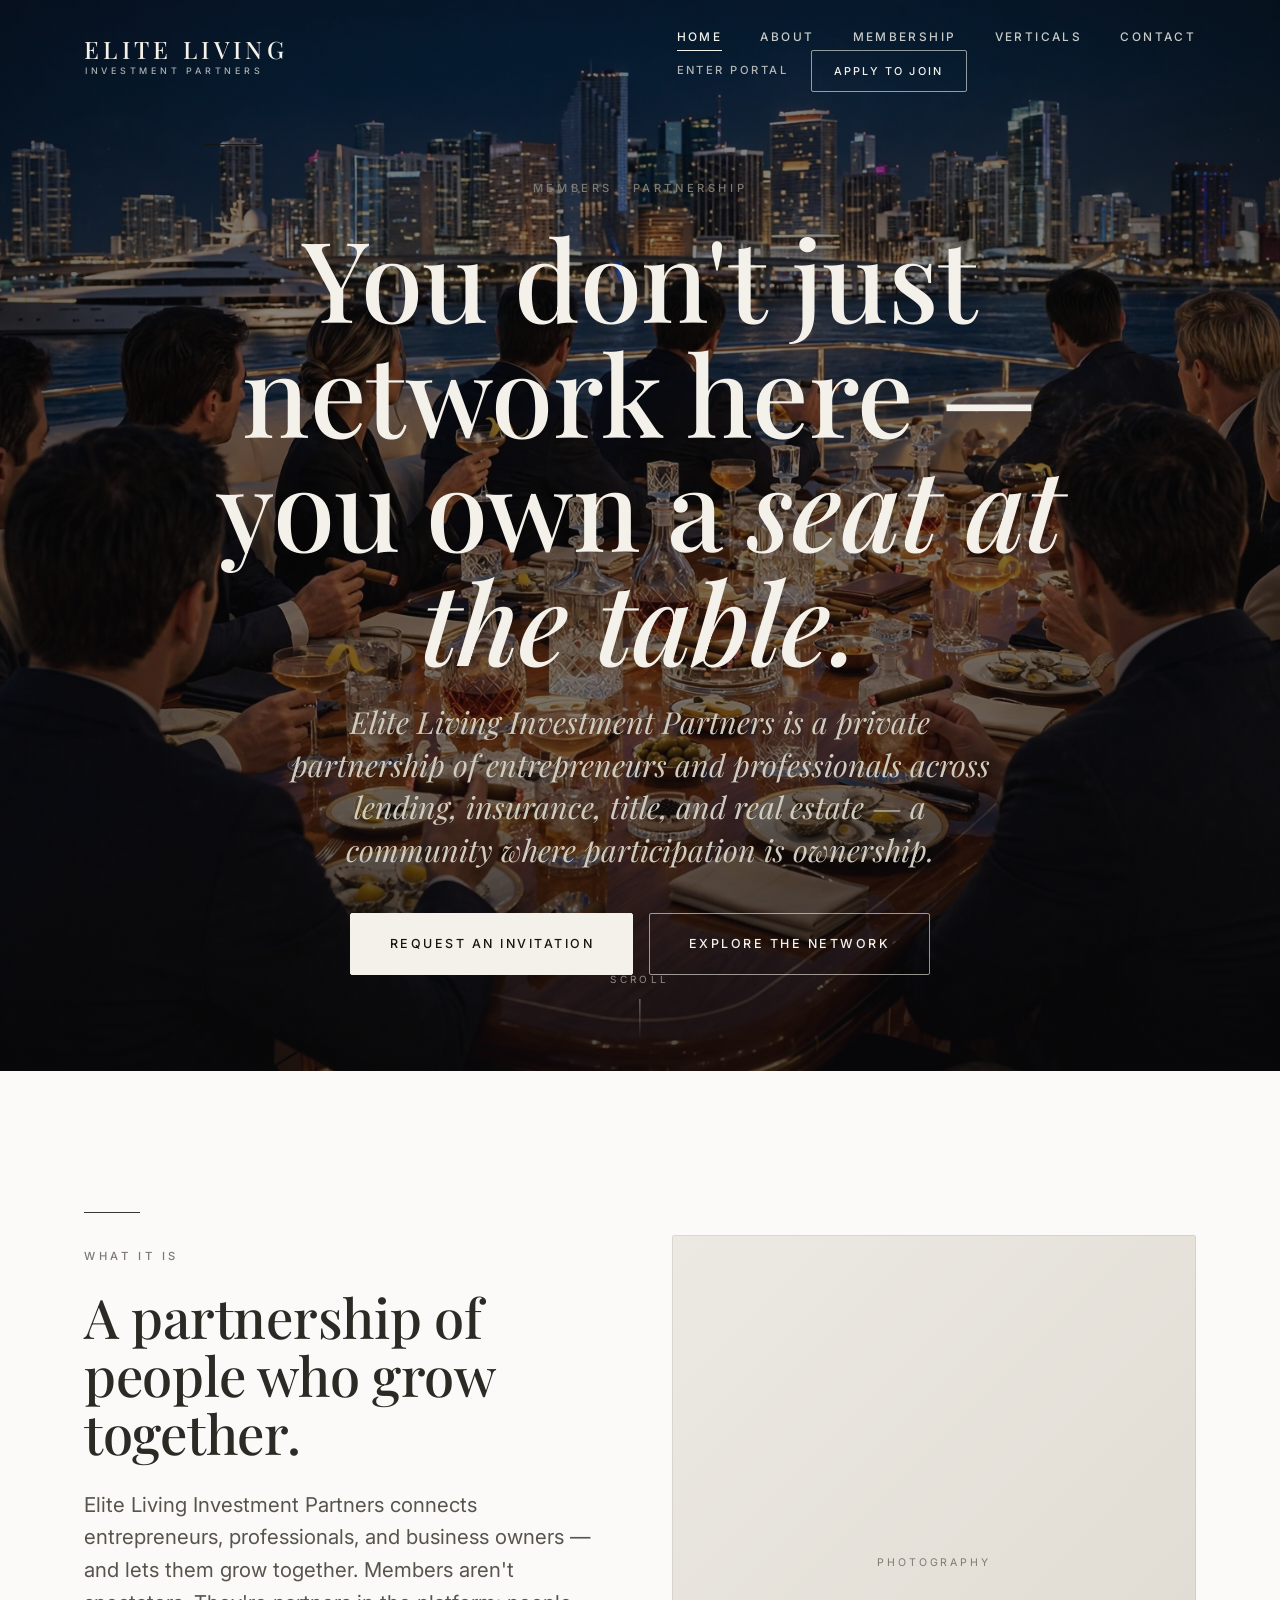
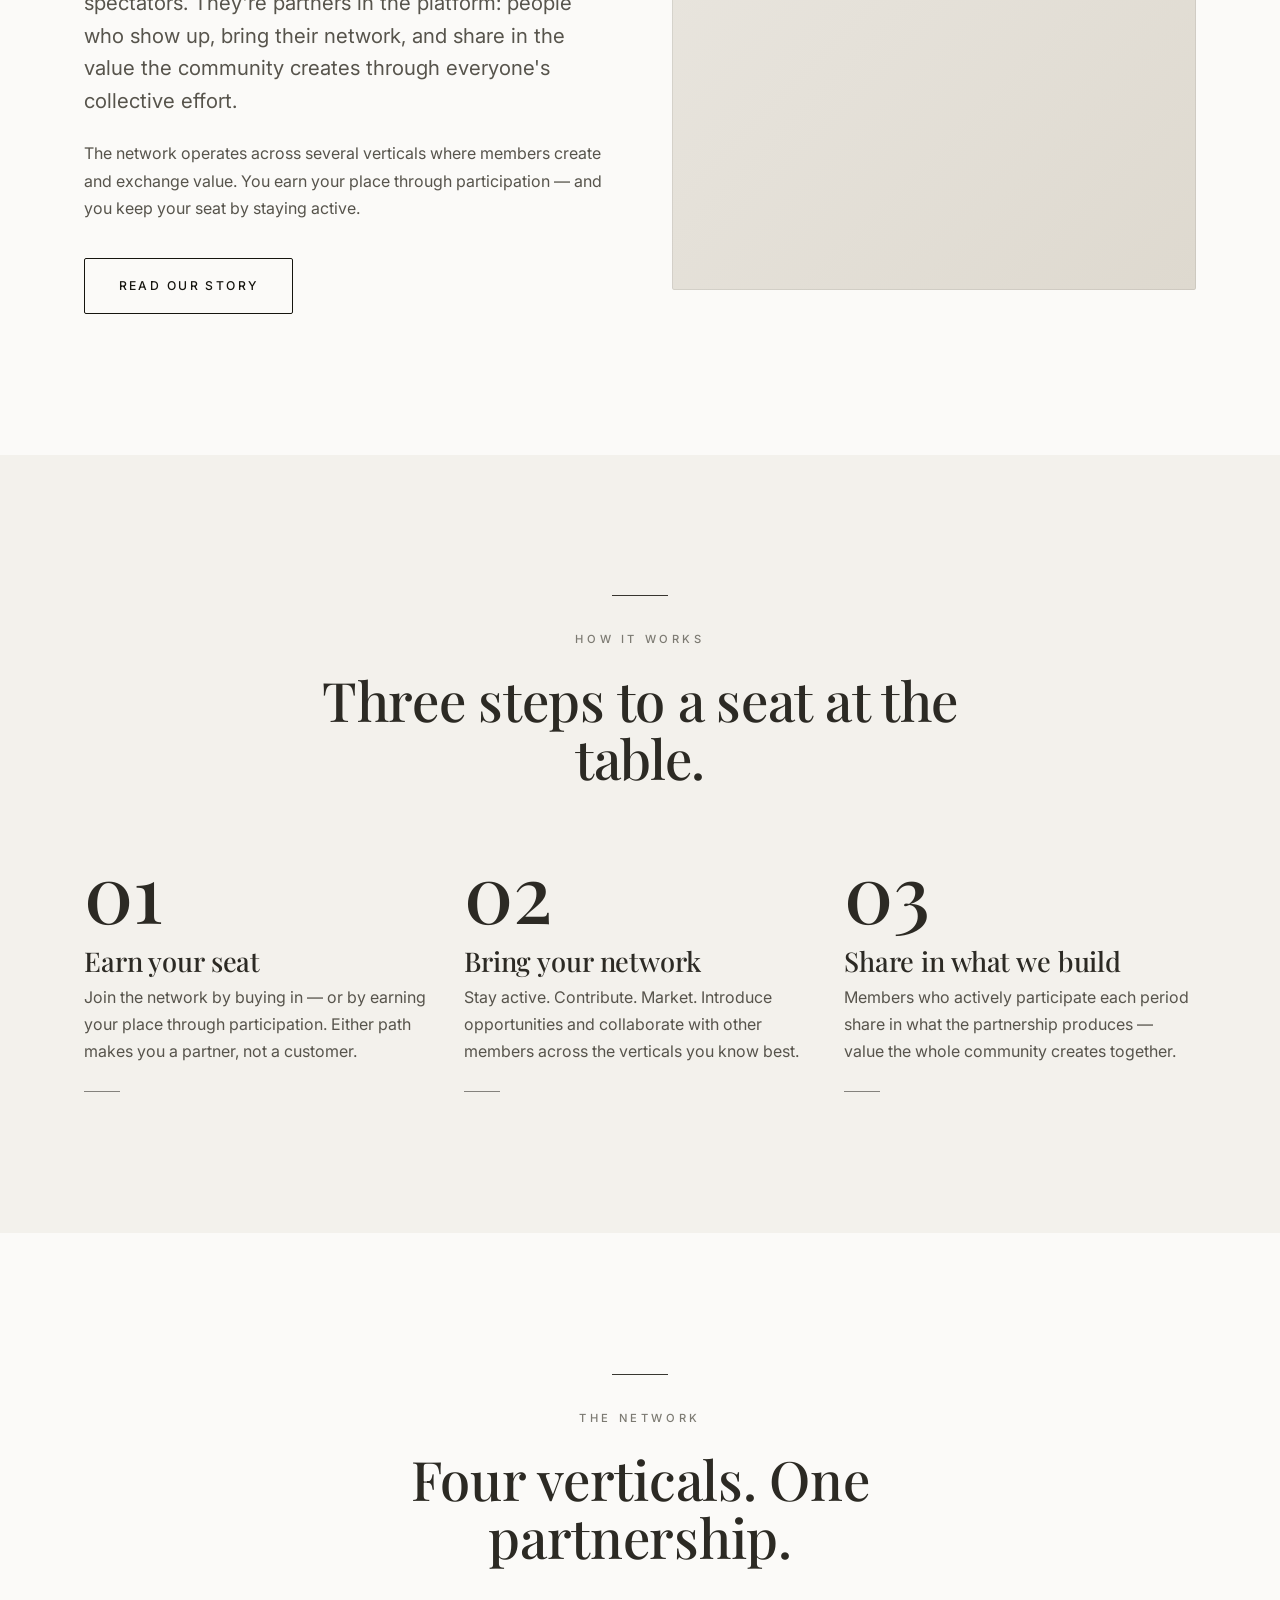
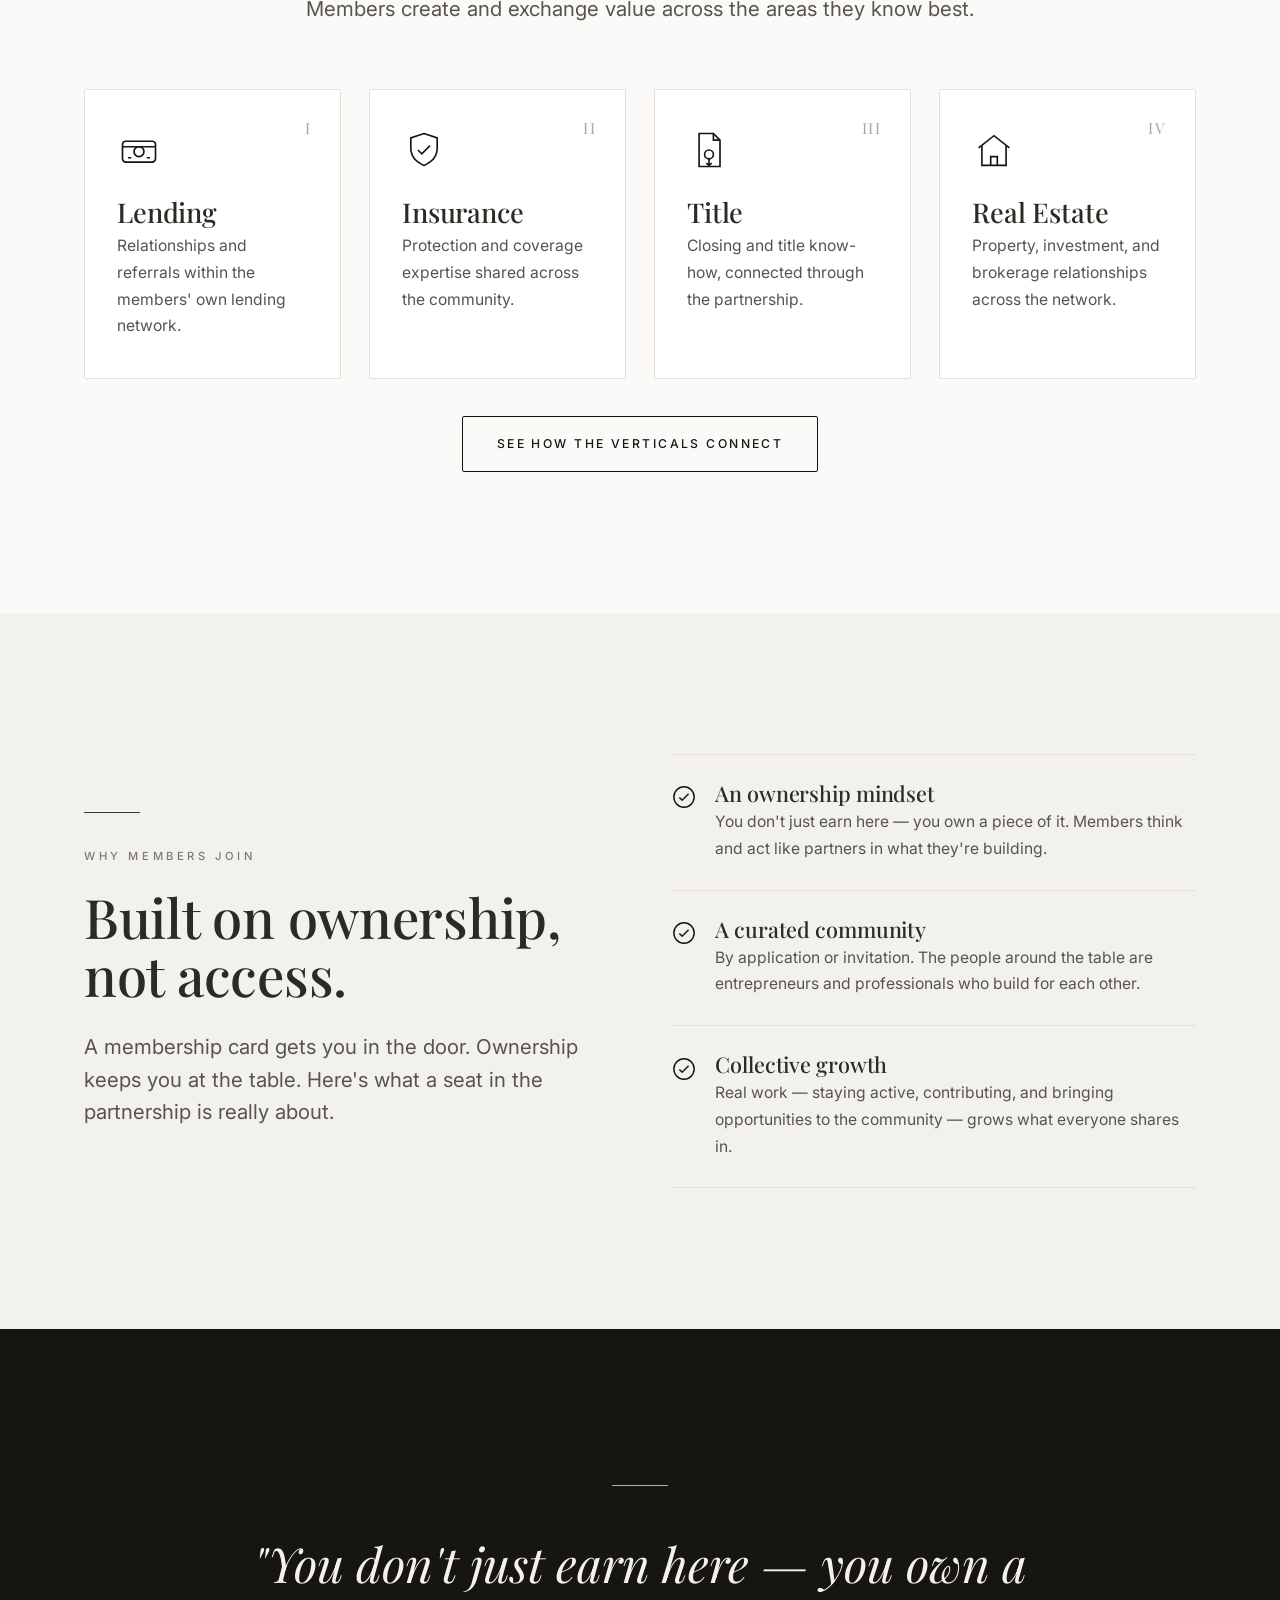
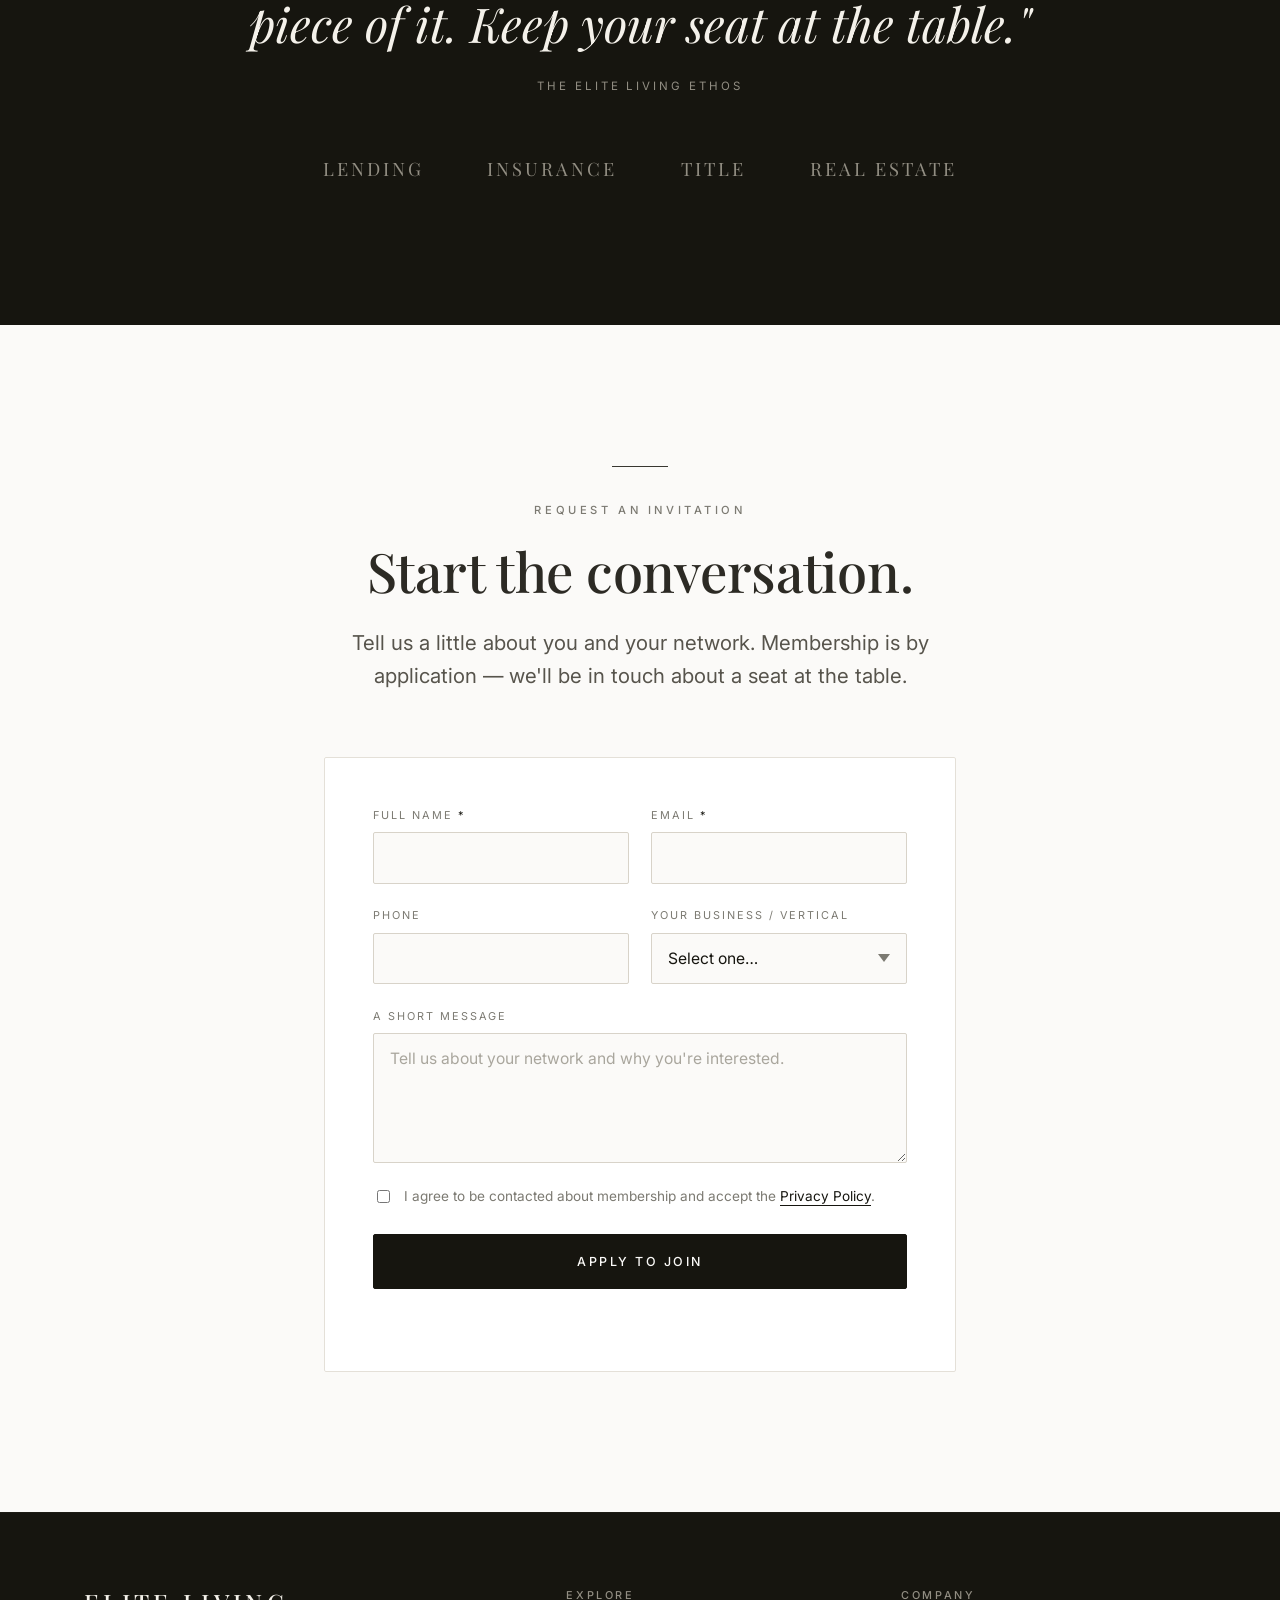
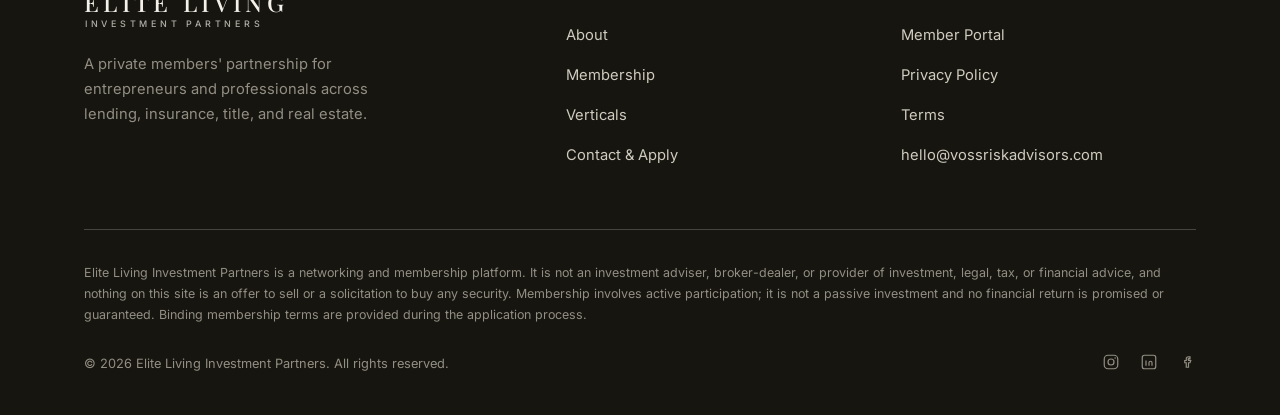
==== index.html @ 587dd605 "Add hero photograph and fix hero image layering - Add the Miami-skyline yacht-dinner hero image (ass" ====
<!doctype html>
<html lang="en">
<head>
  <meta charset="utf-8" />
  <meta name="viewport" content="width=device-width, initial-scale=1" />
  <title>Elite Living Investment Partners — A private network for entrepreneurs</title>
  <meta name="description" content="Elite Living Investment Partners is a members' partnership connecting entrepreneurs and professionals across lending, insurance, title, and real estate — where participation is ownership." />
  <meta name="theme-color" content="#FBFAF8" />
  <link rel="canonical" href="https://www.vossriskadvisors.com/" />

  <!-- Open Graph / social -->
  <meta property="og:type" content="website" />
  <meta property="og:site_name" content="Elite Living Investment Partners" />
  <meta property="og:title" content="Elite Living Investment Partners" />
  <meta property="og:description" content="A private network for entrepreneurs who build for each other — a members' partnership where participation is ownership." />
  <meta property="og:url" content="https://www.vossriskadvisors.com/" />
  <meta property="og:image" content="https://www.vossriskadvisors.com/assets/og-image.png" />
  <meta name="twitter:card" content="summary_large_image" />
  <meta name="twitter:title" content="Elite Living Investment Partners" />
  <meta name="twitter:description" content="A private network for entrepreneurs who build for each other." />
  <meta name="twitter:image" content="https://www.vossriskadvisors.com/assets/og-image.png" />

  <!-- Favicon -->
  <link rel="icon" href="assets/favicon.svg" type="image/svg+xml" />
  <link rel="apple-touch-icon" href="assets/favicon.svg" />
  <link rel="manifest" href="site.webmanifest" />

  <!-- Fonts -->
  <link rel="preconnect" href="https://fonts.googleapis.com" />
  <link rel="preconnect" href="https://fonts.gstatic.com" crossorigin />
  <link href="https://fonts.googleapis.com/css2?family=Playfair+Display:ital,wght@0,400;0,500;0,600;0,700;1,400;1,500;1,600&family=Inter:wght@300;400;500;600&display=swap" rel="stylesheet" />

  <link rel="stylesheet" href="css/styles.css" />

  <!-- Structured data -->
  <script type="application/ld+json">
  {
    "@context": "https://schema.org",
    "@type": "Organization",
    "name": "Elite Living Investment Partners",
    "url": "https://www.vossriskadvisors.com/",
    "description": "A members' partnership connecting entrepreneurs and professionals across lending, insurance, title, and real estate.",
    "logo": "https://www.vossriskadvisors.com/assets/favicon.svg"
  }
  </script>
</head>
<body>
  <a class="skip-link" href="#main">Skip to content</a>

  <!-- ============================= HEADER ============================= -->
  <header class="site-header site-header--overlay">
    <div class="container nav">
      <a class="brand" href="index.html" aria-label="Elite Living Investment Partners — home">
        <span class="brand__word">Elite Living</span>
        <span class="brand__sub">Investment Partners</span>
      </a>

      <button class="nav__toggle" aria-label="Open menu" aria-expanded="false" aria-controls="nav-menu">
        <svg class="icon-open" viewBox="0 0 24 24" fill="none" stroke="currentColor" stroke-width="1.6"><path d="M3 6h18M3 12h18M3 18h18"/></svg>
        <svg class="icon-close" viewBox="0 0 24 24" fill="none" stroke="currentColor" stroke-width="1.6"><path d="M5 5l14 14M19 5L5 19"/></svg>
      </button>

      <div class="nav__menu" id="nav-menu">
        <ul class="nav__links">
          <li><a href="index.html" aria-current="page">Home</a></li>
          <li><a href="about.html">About</a></li>
          <li><a href="membership.html">Membership</a></li>
          <li><a href="verticals.html">Verticals</a></li>
          <li><a href="contact.html">Contact</a></li>
        </ul>
        <div class="nav__actions">
          <a class="nav__portal" href="https://www.backbossai.com/" target="_blank" rel="noopener">Enter Portal</a>
          <a class="btn btn--solid" href="contact.html">Apply to Join</a>
        </div>
      </div>
    </div>
  </header>
  <div class="nav__scrim" aria-hidden="true"></div>

  <main id="main">
    <!-- ============================= HERO ============================= -->
    <section class="hero">
      <div class="hero__media" style="background-image:url('assets/hero.webp')" aria-hidden="true"></div>
      <div class="hero__bg" aria-hidden="true"></div>
      <div class="container hero__inner">
        <hr class="hairline" />
        <span class="eyebrow">Members &middot; Partnership</span>
        <h1 class="hero__title">You don't just network here&nbsp;— you own a <em>seat at the table.</em></h1>
        <p class="hero__sub">Elite Living Investment Partners is a private partnership of entrepreneurs and professionals across lending, insurance, title, and real estate — a community where participation is ownership.</p>
        <div class="hero__cta on-dark">
          <a class="btn btn--solid btn--lg" href="contact.html">Request an Invitation</a>
          <a class="btn btn--line btn--lg" href="#what">Explore the Network</a>
        </div>
      </div>
      <div class="hero__scroll" aria-hidden="true"><span>Scroll</span></div>
    </section>

    <!-- ============================= WHAT IT IS ============================= -->
    <section class="section" id="what">
      <div class="container">
        <div class="split">
          <div data-reveal>
            <hr class="hairline" />
            <span class="eyebrow">What it is</span>
            <h2 class="h-section">A partnership of people who grow together.</h2>
            <p class="lead">Elite Living Investment Partners connects entrepreneurs, professionals, and business owners — and lets them grow together. Members aren't spectators. They're partners in the platform: people who show up, bring their network, and share in the value the community creates through everyone's collective effort.</p>
            <p>The network operates across several verticals where members create and exchange value. You earn your place through participation — and you keep your seat by staying active.</p>
            <div class="cta-row">
              <a class="btn btn--line" href="about.html">Read our story</a>
            </div>
          </div>
          <div class="split__media" data-reveal aria-hidden="true">
            <span class="placeholder-note">Photography</span>
          </div>
        </div>
      </div>
    </section>

    <!-- ============================= HOW IT WORKS ============================= -->
    <section class="section section--raise" id="how">
      <div class="container">
        <div class="section-head section-head--center" data-reveal>
          <hr class="hairline hairline--center" />
          <span class="eyebrow">How it works</span>
          <h2 class="h-section">Three steps to a seat at the table.</h2>
        </div>
        <div class="grid grid--3">
          <div class="step" data-reveal>
            <span class="step__num">01</span>
            <h3>Earn your seat</h3>
            <p>Join the network by buying in — or by earning your place through participation. Either path makes you a partner, not a customer.</p>
          </div>
          <div class="step" data-reveal>
            <span class="step__num">02</span>
            <h3>Bring your network</h3>
            <p>Stay active. Contribute. Market. Introduce opportunities and collaborate with other members across the verticals you know best.</p>
          </div>
          <div class="step" data-reveal>
            <span class="step__num">03</span>
            <h3>Share in what we build</h3>
            <p>Members who actively participate each period share in what the partnership produces — value the whole community creates together.</p>
          </div>
        </div>
      </div>
    </section>

    <!-- ============================= VERTICALS ============================= -->
    <section class="section" id="verticals">
      <div class="container">
        <div class="section-head section-head--center" data-reveal>
          <hr class="hairline hairline--center" />
          <span class="eyebrow">The Network</span>
          <h2 class="h-section">Four verticals. One partnership.</h2>
          <p class="lead">Members create and exchange value across the areas they know best.</p>
        </div>
        <div class="grid grid--4">
          <!-- Lending -->
          <article class="card vcard" data-reveal>
            <span class="vcard__idx">I</span>
            <span class="card__icon" aria-hidden="true">
              <svg viewBox="0 0 40 40" fill="none" stroke="currentColor" stroke-width="1.5">
                <rect x="5" y="12" width="30" height="19" rx="3"/>
                <circle cx="20" cy="21.5" r="4.5"/>
                <path d="M5 17h30M10 27h3M27 27h3"/>
              </svg>
            </span>
            <h3>Lending</h3>
            <p>Relationships and referrals within the members' own lending network.</p>
          </article>
          <!-- Insurance -->
          <article class="card vcard" data-reveal>
            <span class="vcard__idx">II</span>
            <span class="card__icon" aria-hidden="true">
              <svg viewBox="0 0 40 40" fill="none" stroke="currentColor" stroke-width="1.5">
                <path d="M20 5l12 4v9c0 8-5.2 13.2-12 16-6.8-2.8-12-8-12-16V9z"/>
                <path d="M14.5 20l3.5 3.5 7.5-7.5"/>
              </svg>
            </span>
            <h3>Insurance</h3>
            <p>Protection and coverage expertise shared across the community.</p>
          </article>
          <!-- Title -->
          <article class="card vcard" data-reveal>
            <span class="vcard__idx">III</span>
            <span class="card__icon" aria-hidden="true">
              <svg viewBox="0 0 40 40" fill="none" stroke="currentColor" stroke-width="1.5">
                <path d="M11 5h13l6 6v24H11z"/>
                <path d="M24 5v6h6"/>
                <circle cx="20" cy="24" r="4"/>
                <path d="M20 28v5M17.5 32l2.5 2 2.5-2"/>
              </svg>
            </span>
            <h3>Title</h3>
            <p>Closing and title know-how, connected through the partnership.</p>
          </article>
          <!-- Real Estate -->
          <article class="card vcard" data-reveal>
            <span class="vcard__idx">IV</span>
            <span class="card__icon" aria-hidden="true">
              <svg viewBox="0 0 40 40" fill="none" stroke="currentColor" stroke-width="1.5">
                <path d="M6 18L20 7l14 11"/>
                <path d="M9 16v18h22V16"/>
                <path d="M17 34v-8h6v8"/>
              </svg>
            </span>
            <h3>Real Estate</h3>
            <p>Property, investment, and brokerage relationships across the network.</p>
          </article>
        </div>
        <div class="cta-row cta-row--center" data-reveal>
          <a class="btn btn--line" href="verticals.html">See how the verticals connect</a>
        </div>
      </div>
    </section>

    <!-- ============================= WHY MEMBERS JOIN ============================= -->
    <section class="section section--raise" id="why">
      <div class="container">
        <div class="split split--reverse">
          <div data-reveal>
            <hr class="hairline" />
            <span class="eyebrow">Why members join</span>
            <h2 class="h-section">Built on ownership, not access.</h2>
            <p class="lead">A membership card gets you in the door. Ownership keeps you at the table. Here's what a seat in the partnership is really about.</p>
          </div>
          <div data-reveal>
            <div class="benefit">
              <span class="benefit__mark" aria-hidden="true">
                <svg viewBox="0 0 26 26" fill="none" stroke="currentColor" stroke-width="1.6"><circle cx="13" cy="13" r="11"/><path d="M8 13.5l3 3 7-7"/></svg>
              </span>
              <div><h3>An ownership mindset</h3><p>You don't just earn here — you own a piece of it. Members think and act like partners in what they're building.</p></div>
            </div>
            <div class="benefit">
              <span class="benefit__mark" aria-hidden="true">
                <svg viewBox="0 0 26 26" fill="none" stroke="currentColor" stroke-width="1.6"><circle cx="13" cy="13" r="11"/><path d="M8 13.5l3 3 7-7"/></svg>
              </span>
              <div><h3>A curated community</h3><p>By application or invitation. The people around the table are entrepreneurs and professionals who build for each other.</p></div>
            </div>
            <div class="benefit">
              <span class="benefit__mark" aria-hidden="true">
                <svg viewBox="0 0 26 26" fill="none" stroke="currentColor" stroke-width="1.6"><circle cx="13" cy="13" r="11"/><path d="M8 13.5l3 3 7-7"/></svg>
              </span>
              <div><h3>Collective growth</h3><p>Real work — staying active, contributing, and bringing opportunities to the community — grows what everyone shares in.</p></div>
            </div>
          </div>
        </div>
      </div>
    </section>

    <!-- ============================= SOCIAL PROOF ============================= -->
    <section class="section quote-band">
      <div class="container">
        <figure class="quote" data-reveal>
          <hr class="hairline hairline--center" />
          <blockquote class="quote__text">"You don't just earn here — you own a piece of it. Keep your seat at the table."</blockquote>
          <figcaption class="quote__by">The Elite Living ethos</figcaption>
        </figure>
        <div class="logo-strip" data-reveal aria-label="Member network placeholders">
          <span>Lending</span><span>Insurance</span><span>Title</span><span>Real Estate</span>
        </div>
      </div>
    </section>

    <!-- ============================= CTA / FORM ============================= -->
    <section class="section" id="apply">
      <div class="container container--narrow">
        <div class="section-head section-head--center" data-reveal>
          <hr class="hairline hairline--center" />
          <span class="eyebrow">Request an Invitation</span>
          <h2 class="h-section">Start the conversation.</h2>
          <p class="lead">Tell us a little about you and your network. Membership is by application — we'll be in touch about a seat at the table.</p>
        </div>

        <div data-reveal>
          <!-- The form posts to the Supabase edge function configured in js/main.js -->
          <form class="form" id="lead-form" novalidate>
            <div class="form__row">
              <div class="field">
                <label for="name">Full name <span class="req">*</span></label>
                <input type="text" id="name" name="name" autocomplete="name" required />
              </div>
              <div class="field">
                <label for="email">Email <span class="req">*</span></label>
                <input type="email" id="email" name="email" autocomplete="email" required />
              </div>
            </div>
            <div class="form__row">
              <div class="field">
                <label for="phone">Phone</label>
                <input type="tel" id="phone" name="phone" autocomplete="tel" />
              </div>
              <div class="field">
                <label for="vertical">Your business / vertical</label>
                <select id="vertical" name="vertical">
                  <option value="" selected>Select one…</option>
                  <option>Lending</option>
                  <option>Insurance</option>
                  <option>Title</option>
                  <option>Real Estate</option>
                  <option>Entrepreneur / Business owner</option>
                  <option>Other</option>
                </select>
              </div>
            </div>
            <div class="field">
              <label for="message">A short message</label>
              <textarea id="message" name="message" placeholder="Tell us about your network and why you're interested."></textarea>
            </div>

            <!-- Honeypot: hidden from humans; bots tend to fill it. Do not remove. -->
            <div class="hp-field" aria-hidden="true">
              <label for="company_website">Company website</label>
              <input type="text" id="company_website" name="company_website" tabindex="-1" autocomplete="off" />
            </div>

            <div class="form__consent">
              <input type="checkbox" id="consent" name="consent" required />
              <label for="consent">I agree to be contacted about membership and accept the <a class="link-underline" href="privacy.html">Privacy Policy</a>.</label>
            </div>

            <button type="submit" class="btn btn--solid btn--block btn--lg">Apply to Join</button>
            <p class="form__status" role="status" aria-live="polite"></p>
          </form>
        </div>
      </div>
    </section>
  </main>

  <!-- ============================= FOOTER ============================= -->
  <footer class="site-footer">
    <div class="container">
      <div class="footer__top">
        <div class="footer__brand">
          <a class="brand" href="index.html" aria-label="Elite Living Investment Partners — home">
        <span class="brand__word">Elite Living</span>
        <span class="brand__sub">Investment Partners</span>
      </a>
          <p>A private members' partnership for entrepreneurs and professionals across lending, insurance, title, and real estate.</p>
        </div>
        <div class="footer__col">
          <h4>Explore</h4>
          <ul>
            <li><a href="about.html">About</a></li>
            <li><a href="membership.html">Membership</a></li>
            <li><a href="verticals.html">Verticals</a></li>
            <li><a href="contact.html">Contact &amp; Apply</a></li>
          </ul>
        </div>
        <div class="footer__col">
          <h4>Company</h4>
          <ul>
            <li><a href="https://www.backbossai.com/" target="_blank" rel="noopener">Member Portal</a></li>
            <li><a href="privacy.html">Privacy Policy</a></li>
            <li><a href="terms.html">Terms</a></li>
            <li><a href="mailto:hello@vossriskadvisors.com">hello@vossriskadvisors.com</a></li>
          </ul>
        </div>
      </div>

      <p class="footer__disclaimer">
        Elite Living Investment Partners is a networking and membership platform. It is not an investment adviser, broker-dealer, or provider of investment, legal, tax, or financial advice, and nothing on this site is an offer to sell or a solicitation to buy any security. Membership involves active participation; it is not a passive investment and no financial return is promised or guaranteed. Binding membership terms are provided during the application process.
        <!-- OWNER + COUNSEL: finalize this disclaimer before launch. -->
      </p>

      <div class="footer__bottom">
        <span>&copy; <span data-year>2026</span> Elite Living Investment Partners. All rights reserved.</span>
        <nav class="footer__social" aria-label="Social links">
          <!-- OWNER: replace # with real profile URLs -->
          <a href="#" aria-label="Instagram"><svg viewBox="0 0 24 24" fill="none" stroke="currentColor" stroke-width="1.6"><rect x="3" y="3" width="18" height="18" rx="5"/><circle cx="12" cy="12" r="4"/><circle cx="17.5" cy="6.5" r="1" fill="currentColor" stroke="none"/></svg></a>
          <a href="#" aria-label="LinkedIn"><svg viewBox="0 0 24 24" fill="none" stroke="currentColor" stroke-width="1.6"><rect x="3" y="3" width="18" height="18" rx="3"/><path d="M8 10v7M8 7v.01M12 17v-4a2 2 0 0 1 4 0v4"/></svg></a>
          <a href="#" aria-label="Facebook"><svg viewBox="0 0 24 24" fill="none" stroke="currentColor" stroke-width="1.6"><path d="M14 8h2V5h-2a3 3 0 0 0-3 3v2H9v3h2v6h3v-6h2l1-3h-3V8a1 1 0 0 1 1-1z"/></svg></a>
        </nav>
      </div>
    </div>
  </footer>

  <script src="js/main.js"></script>
</body>
</html>
---- css/styles.css ----
/* =============================================================================
   Elite Living Investment Partners — Design System
   -----------------------------------------------------------------------------
   Clean, editorial, black-and-white luxury — "Vogue" / fashion-house feeling.
   High-contrast Didone serif display, generous white space, thin hairline rules,
   squared outlined controls, photography-forward. Monochrome only — no accent
   color; photography supplies the only color on the page.

   HOW TO EDIT:
   - Colors, spacing, and fonts are all CSS custom properties in :root below.
     Change a value once here and it updates everywhere.
   - Copy lives in the .html files, not here. This file is styling only.
   - Drop real photography in via the `--img` custom property (see .split__media
     and .hero notes) — the layout is built to be image-forward.
   ============================================================================= */

/* ---------------------------------------------------------------------------
   1. Design tokens (custom properties)
   --------------------------------------------------------------------------- */
:root {
  /* Light "paper" surfaces */
  --paper: #FBFAF8;        /* warm off-white page base */
  --paper-2: #F3F1EC;      /* subtly raised sections */
  --card: #FFFFFF;         /* cards */

  /* Ink (near-black) */
  --ink: #16150F;          /* primary text / lines / buttons */
  --ink-2: #2C2A24;        /* headings on light */
  --ink-soft: #57544C;     /* body copy on light */
  --muted: #7C7A72;        /* muted labels */
  --faint: #A9A69D;        /* faint / placeholders */

  /* Hairlines on light */
  --line: #E4E0D8;
  --line-2: #D8D3C9;

  /* Dark surfaces (hero scrim, footer) */
  --night: #16150F;        /* near-black */
  --night-2: #1D1C15;
  --cream: #F4F1EA;        /* text on dark */
  --cream-soft: #CFCBBF;   /* body on dark */
  --cream-faint: #928E83;  /* muted on dark */
  --line-dark: rgba(244,241,234,0.22);

  /* Typography */
  --font-display: "Playfair Display", Georgia, "Times New Roman", serif;
  --font-body: "Inter", "Helvetica Neue", Helvetica, Arial, sans-serif;

  /* Layout */
  --maxw: 1240px;
  --maxw-narrow: 760px;
  --gutter: clamp(1.25rem, 5vw, 4.5rem);
  --radius: 2px;

  /* Motion */
  --ease: cubic-bezier(0.22, 1, 0.36, 1);
  --dur: 0.7s;
}

/* ---------------------------------------------------------------------------
   2. Reset & base
   --------------------------------------------------------------------------- */
*, *::before, *::after { box-sizing: border-box; }

html {
  scroll-behavior: smooth;
  -webkit-text-size-adjust: 100%;
}

@media (prefers-reduced-motion: reduce) {
  html { scroll-behavior: auto; }
  *, *::before, *::after {
    animation-duration: 0.001ms !important;
    transition-duration: 0.001ms !important;
  }
}

body {
  margin: 0;
  background: var(--paper);
  color: var(--ink-soft);
  font-family: var(--font-body);
  font-size: 1rem;
  line-height: 1.7;
  font-weight: 400;
  -webkit-font-smoothing: antialiased;
  -moz-osx-font-smoothing: grayscale;
  overflow-x: hidden;
}

img, svg { max-width: 100%; display: block; }
a { color: inherit; text-decoration: none; }

h1, h2, h3, h4 {
  font-family: var(--font-display);
  color: var(--ink-2);
  font-weight: 500;
  line-height: 1.06;
  letter-spacing: -0.005em;
  margin: 0 0 0.5em;
}

p { margin: 0 0 1.1em; }
p:last-child { margin-bottom: 0; }

::selection { background: var(--ink); color: var(--paper); }

:focus-visible {
  outline: 2px solid var(--ink);
  outline-offset: 3px;
}

.skip-link {
  position: absolute;
  left: -9999px;
  top: 0;
  z-index: 200;
  background: var(--ink);
  color: var(--paper);
  padding: 0.75rem 1.25rem;
  font-weight: 500;
}
.skip-link:focus { left: 1rem; top: 1rem; }

/* ---------------------------------------------------------------------------
   3. Layout helpers
   --------------------------------------------------------------------------- */
.container {
  width: 100%;
  max-width: var(--maxw);
  margin-inline: auto;
  padding-inline: var(--gutter);
}
.container--narrow { max-width: var(--maxw-narrow); }

.section {
  padding-block: clamp(4.5rem, 11vw, 9rem);
  position: relative;
}
.section--raise { background: var(--paper-2); }
.section--ink { background: var(--night); color: var(--cream-soft); }
.section--ink h1, .section--ink h2, .section--ink h3 { color: var(--cream); }
.section--tight { padding-block: clamp(3rem, 7vw, 5.5rem); }

/* Thin hairline divider */
.hairline {
  width: 56px;
  height: 1px;
  background: var(--ink);
  border: 0;
  margin: 0 0 1.75rem;
  opacity: 0.85;
}
.hairline--center { margin-inline: auto; }

/* Small uppercase micro-label */
.eyebrow {
  display: inline-block;
  font-family: var(--font-body);
  font-size: 0.7rem;
  font-weight: 500;
  letter-spacing: 0.32em;
  text-transform: uppercase;
  color: var(--muted);
  margin: 0 0 1.4rem;
}

/* Squared tracked tag */
.chip {
  display: inline-flex;
  align-items: center;
  gap: 0.5em;
  padding: 0.45rem 1rem;
  border: 1px solid var(--line-2);
  border-radius: var(--radius);
  font-size: 0.68rem;
  letter-spacing: 0.26em;
  text-transform: uppercase;
  color: var(--muted);
}

.section-head { max-width: 760px; margin-bottom: clamp(2.75rem, 5vw, 4.5rem); }
.section-head--center { margin-inline: auto; text-align: center; }
.section-head--center .hairline { margin-inline: auto; }

.h-display { font-size: clamp(2.6rem, 6.5vw, 5rem); letter-spacing: -0.01em; }
.h-section { font-size: clamp(2rem, 4.6vw, 3.4rem); }
.lead {
  font-size: clamp(1.05rem, 1.6vw, 1.3rem);
  color: var(--ink-soft);
  line-height: 1.6;
}

.muted { color: var(--muted); }

/* ---------------------------------------------------------------------------
   4. Buttons — squared, editorial, tracked
   --------------------------------------------------------------------------- */
.btn {
  display: inline-flex;
  align-items: center;
  justify-content: center;
  gap: 0.6em;
  font-family: var(--font-body);
  font-size: 0.76rem;
  font-weight: 500;
  letter-spacing: 0.2em;
  text-transform: uppercase;
  padding: 1.05rem 2.1rem;
  border-radius: var(--radius);
  border: 1px solid var(--ink);
  cursor: pointer;
  transition: background 0.35s var(--ease), color 0.35s var(--ease),
              border-color 0.35s var(--ease);
  white-space: nowrap;
}

/* Primary — solid ink */
.btn--solid {
  background: var(--ink);
  color: var(--paper);
}
.btn--solid:hover { background: transparent; color: var(--ink); }

/* Secondary — outline */
.btn--line {
  background: transparent;
  color: var(--ink);
  border-color: var(--ink);
}
.btn--line:hover { background: var(--ink); color: var(--paper); }

.btn--block { width: 100%; }
.btn--lg { padding: 1.2rem 2.4rem; font-size: 0.78rem; }

/* Buttons placed on dark imagery (hero) */
.on-dark .btn--solid {
  background: var(--cream);
  color: var(--ink);
  border-color: var(--cream);
}
.on-dark .btn--solid:hover { background: transparent; color: var(--cream); }
.on-dark .btn--line { color: var(--cream); border-color: rgba(244,241,234,0.6); }
.on-dark .btn--line:hover { background: var(--cream); color: var(--ink); border-color: var(--cream); }

/* Inline underlined link */
.link-underline {
  color: var(--ink);
  border-bottom: 1px solid var(--ink);
  padding-bottom: 1px;
  transition: opacity 0.25s var(--ease);
}
.link-underline:hover { opacity: 0.55; }

/* ---------------------------------------------------------------------------
   5. Header / navigation
   --------------------------------------------------------------------------- */
.site-header {
  position: fixed;
  inset: 0 0 auto 0;
  z-index: 100;
  padding-block: 1.4rem;
  color: var(--ink);
  transition: background 0.4s var(--ease), border-color 0.4s var(--ease),
              padding 0.4s var(--ease), color 0.4s var(--ease);
  border-bottom: 1px solid transparent;
}
.site-header.is-scrolled {
  background: rgba(251, 250, 248, 0.92);
  backdrop-filter: saturate(120%) blur(12px);
  -webkit-backdrop-filter: saturate(120%) blur(12px);
  border-bottom-color: var(--line);
  padding-block: 0.85rem;
  color: var(--ink);
}
/* Overlay mode — header sits over a dark hero (home / thank-you) */
.site-header--overlay:not(.is-scrolled) { color: var(--cream); }

.nav {
  display: flex;
  align-items: center;
  justify-content: space-between;
  gap: 1.5rem;
}
.brand { display: inline-flex; flex-direction: column; gap: 0.15rem; color: inherit; }
.brand__word {
  font-family: var(--font-display);
  font-size: 1.5rem;
  font-weight: 500;
  letter-spacing: 0.18em;
  line-height: 1;
  text-transform: uppercase;
}
.brand__sub {
  font-family: var(--font-body);
  font-size: 0.56rem;
  font-weight: 500;
  letter-spacing: 0.42em;
  text-transform: uppercase;
  color: currentColor;
  opacity: 0.7;
  padding-left: 0.1em;
}

.nav__links {
  display: flex;
  align-items: center;
  gap: 2.4rem;
  list-style: none;
  margin: 0;
  padding: 0;
}
.nav__links a {
  font-size: 0.74rem;
  font-weight: 500;
  letter-spacing: 0.2em;
  color: currentColor;
  text-transform: uppercase;
  opacity: 0.82;
  transition: opacity 0.25s var(--ease);
  position: relative;
}
.nav__links a:hover,
.nav__links a[aria-current="page"] { opacity: 1; }
.nav__links a[aria-current="page"]::after {
  content: "";
  position: absolute;
  left: 0; right: 0; bottom: -7px;
  height: 1px;
  background: currentColor;
}
.nav__actions { display: flex; align-items: center; gap: 1.4rem; }
.nav__portal {
  font-size: 0.7rem;
  font-weight: 500;
  letter-spacing: 0.22em;
  text-transform: uppercase;
  color: currentColor;
  opacity: 0.72;
  transition: opacity 0.25s var(--ease);
}
.nav__portal:hover { opacity: 1; }

/* Compact outline button in the nav */
.nav__actions .btn { padding: 0.7rem 1.4rem; font-size: 0.68rem; }
.site-header--overlay:not(.is-scrolled) .nav__actions .btn--solid {
  background: transparent; color: var(--cream); border-color: rgba(244,241,234,0.6);
}
.site-header--overlay:not(.is-scrolled) .nav__actions .btn--solid:hover {
  background: var(--cream); color: var(--ink); border-color: var(--cream);
}

.nav__toggle {
  display: none;
  background: none;
  border: 0;
  color: inherit;
  cursor: pointer;
  padding: 0.4rem;
  width: 44px; height: 44px;
}
.nav__toggle svg { width: 24px; height: 24px; }
.nav__toggle .icon-close { display: none; }
.nav__toggle[aria-expanded="true"] .icon-open { display: none; }
.nav__toggle[aria-expanded="true"] .icon-close { display: block; }

@media (max-width: 940px) {
  .nav__toggle { display: inline-flex; align-items: center; justify-content: center; }
  .nav__menu {
    position: fixed;
    inset: 0 0 0 auto;
    width: min(86vw, 380px);
    background: var(--paper);
    color: var(--ink);
    border-left: 1px solid var(--line);
    flex-direction: column;
    align-items: flex-start;
    justify-content: flex-start;
    gap: 0;
    padding: 6.5rem 2.25rem 2rem;
    transform: translateX(100%);
    transition: transform 0.5s var(--ease);
    display: flex;
    overflow-y: auto;
  }
  .nav__menu.is-open { transform: translateX(0); }
  .nav__links {
    flex-direction: column;
    align-items: flex-start;
    gap: 0;
    width: 100%;
  }
  .nav__links li { width: 100%; }
  .nav__links a {
    display: block;
    padding: 1.15rem 0;
    font-size: 0.95rem;
    border-bottom: 1px solid var(--line);
    width: 100%;
    opacity: 1;
  }
  .nav__actions {
    flex-direction: column;
    align-items: stretch;
    width: 100%;
    margin-top: 2rem;
    gap: 1rem;
  }
  .nav__actions .btn { width: 100%; padding: 1rem 1.4rem; font-size: 0.72rem; }
  /* Inside the open drawer the panel is light — keep the solid button ink,
     overriding the dark-hero overlay treatment (higher specificity wins). */
  .site-header--overlay:not(.is-scrolled) .nav__menu .nav__actions .btn--solid {
    background: var(--ink); color: var(--paper); border-color: var(--ink);
  }
  .site-header--overlay:not(.is-scrolled) .nav__menu .nav__actions .btn--solid:hover {
    background: transparent; color: var(--ink);
  }
  .nav__portal { padding: 0.6rem 0; }
  body.menu-open { overflow: hidden; }
  .nav__scrim {
    position: fixed;
    inset: 0;
    background: rgba(20,20,15,0.5);
    opacity: 0;
    pointer-events: none;
    transition: opacity 0.4s var(--ease);
    z-index: 90;
  }
  .nav__scrim.is-open { opacity: 1; pointer-events: auto; }
}

/* ---------------------------------------------------------------------------
   6. Hero — photography-forward, dark scrim, editorial serif
   --------------------------------------------------------------------------- */
.hero {
  position: relative;
  min-height: 100svh;
  display: flex;
  align-items: center;
  padding-block: 9rem 6rem;
  overflow: hidden;
  color: var(--cream);
  text-align: center;
  /* Neutral charcoal fallback, shown behind everything if no photo is set. */
  background: linear-gradient(160deg, #26262b, #0e0e10 78%);
}
/*
  Hero photography: set the photo on the .hero__media layer with an inline style
  in the HTML, e.g. <div class="hero__media" style="background-image:url('assets/hero.webp')">.
  (Editing it in the HTML means the path resolves relative to the page, which is
  intuitive.) The .hero__bg scrim above it keeps the white serif legible.
*/
.hero__media {
  position: absolute;
  inset: 0;
  z-index: 0;
  background-size: cover;
  background-position: center;
}
.hero__bg {
  position: absolute;
  inset: 0;
  z-index: 0;
  /* Scrim: darkens the photo just enough for legible white type. */
  background:
    linear-gradient(180deg, rgba(10,10,12,0.46), rgba(10,10,12,0.58)),
    radial-gradient(90% 70% at 50% 45%, transparent 38%, rgba(8,8,10,0.5));
}
.hero__inner { position: relative; z-index: 1; max-width: 1000px; margin-inline: auto; }
.hero__title {
  font-size: clamp(3rem, 9vw, 7rem);
  color: var(--cream);
  margin-bottom: 1.5rem;
  font-weight: 500;
  line-height: 1.02;
}
.hero__title em { font-style: italic; color: inherit; }
.hero__sub {
  font-family: var(--font-display);
  font-style: italic;
  font-size: clamp(1.2rem, 2.4vw, 1.9rem);
  color: var(--cream-soft);
  max-width: 720px;
  margin: 0 auto 2.6rem;
  line-height: 1.4;
}
.hero__cta { display: flex; flex-wrap: wrap; gap: 1rem; justify-content: center; }
.hero__scroll {
  position: absolute;
  left: 50%;
  bottom: 2rem;
  transform: translateX(-50%);
  z-index: 1;
  font-size: 0.62rem;
  letter-spacing: 0.34em;
  text-transform: uppercase;
  color: var(--cream-faint);
  display: flex;
  flex-direction: column;
  align-items: center;
  gap: 0.6rem;
}
.hero__scroll span::after {
  content: "";
  display: block;
  width: 1px;
  height: 40px;
  margin: 0.7rem auto 0;
  background: linear-gradient(var(--cream-faint), transparent);
}
@media (max-height: 720px) { .hero__scroll { display: none; } }

/* ---------------------------------------------------------------------------
   7. Cards & grids
   --------------------------------------------------------------------------- */
.grid { display: grid; gap: 1.75rem; }
.grid--2 { grid-template-columns: repeat(2, 1fr); }
.grid--3 { grid-template-columns: repeat(3, 1fr); }
.grid--4 { grid-template-columns: repeat(4, 1fr); }
@media (max-width: 940px) {
  .grid--3, .grid--4 { grid-template-columns: repeat(2, 1fr); }
}
@media (max-width: 620px) {
  .grid--2, .grid--3, .grid--4 { grid-template-columns: 1fr; }
}

.card {
  background: var(--card);
  border: 1px solid var(--line);
  border-radius: var(--radius);
  padding: 2.4rem 2rem;
  transition: border-color 0.35s var(--ease), transform 0.35s var(--ease);
}
.card:hover { border-color: var(--ink); transform: translateY(-4px); }
.card__icon {
  display: block;
  width: 44px; height: 44px;
  color: var(--ink);
  margin-bottom: 1.6rem;
}
.card__icon svg { width: 100%; height: 100%; display: block; }
.card h3 { font-size: 1.7rem; margin-bottom: 0.4rem; }
.card p { font-size: 0.98rem; color: var(--ink-soft); }

/* Vertical card with corner index */
.vcard { position: relative; }
.vcard__idx {
  position: absolute;
  top: 1.6rem; right: 1.8rem;
  font-family: var(--font-display);
  font-size: 0.95rem;
  color: var(--faint);
  letter-spacing: 0.1em;
}

/* Numbered step */
.step { padding: 0; background: transparent; border: 0; }
.step__num {
  font-family: var(--font-display);
  font-size: clamp(3.4rem, 6.5vw, 5rem);
  color: var(--ink-2);
  line-height: 1;
  display: block;
  margin-bottom: 1rem;
  font-weight: 500;
}
.step h3 { font-size: 1.7rem; margin-bottom: 0.5rem; }
.step p { color: var(--ink-soft); font-size: 1rem; }
.step::after {
  content: "";
  display: block;
  width: 36px; height: 1px;
  background: var(--ink);
  margin-top: 1.6rem;
  opacity: 0.5;
}

/* Benefit row */
.benefit {
  display: flex;
  gap: 1.2rem;
  padding: 1.7rem 0;
  border-top: 1px solid var(--line);
}
.benefit:last-child { border-bottom: 1px solid var(--line); }
.benefit__mark {
  flex: none;
  width: 24px; height: 24px;
  color: var(--ink);
  margin-top: 0.2rem;
}
.benefit h3 { font-size: 1.35rem; margin-bottom: 0.25rem; }
.benefit p { font-size: 0.98rem; color: var(--ink-soft); margin: 0; }

/* ---------------------------------------------------------------------------
   8. Quote / social proof band
   --------------------------------------------------------------------------- */
.quote-band { background: var(--night); color: var(--cream-soft); }
.quote-band .hairline { background: var(--cream); opacity: 0.7; }
.quote { text-align: center; max-width: 900px; margin-inline: auto; }
.quote__text {
  font-family: var(--font-display);
  font-size: clamp(1.8rem, 4vw, 3rem);
  color: var(--cream);
  line-height: 1.24;
  font-style: italic;
  font-weight: 400;
  margin-bottom: 1.5rem;
}
.quote__by {
  font-size: 0.72rem;
  letter-spacing: 0.26em;
  text-transform: uppercase;
  color: var(--cream-faint);
}
.logo-strip {
  display: flex;
  flex-wrap: wrap;
  align-items: center;
  justify-content: center;
  gap: clamp(1.5rem, 5vw, 4rem);
  margin-top: 3.5rem;
}
.logo-strip span {
  font-family: var(--font-display);
  font-size: 1.15rem;
  letter-spacing: 0.16em;
  text-transform: uppercase;
  color: var(--cream-faint);
}

/* ---------------------------------------------------------------------------
   9. Split / feature rows — image-forward
   --------------------------------------------------------------------------- */
.split {
  display: grid;
  grid-template-columns: 1fr 1fr;
  gap: clamp(2rem, 5vw, 5rem);
  align-items: center;
}
.split--reverse .split__media { order: -1; }
@media (max-width: 860px) {
  .split { grid-template-columns: 1fr; }
  .split--reverse .split__media { order: 0; }
}
/*
  Drop real photography by setting --img on the element, e.g.
  <div class="split__media" style="--img:url('assets/story.jpg')"></div>
*/
.split__media {
  aspect-ratio: 4 / 5;
  border-radius: var(--radius);
  background:
    var(--img, none),
    linear-gradient(135deg, #ECE9E3, #DED9CF);
  background-size: cover;
  background-position: center;
  position: relative;
  overflow: hidden;
  display: flex;
  align-items: center;
  justify-content: center;
}
.split__media::after {
  content: "";
  position: absolute;
  inset: 0;
  border: 1px solid rgba(22,21,15,0.08);
  border-radius: var(--radius);
  pointer-events: none;
}
.split__media .placeholder-note {
  font-size: 0.66rem;
  letter-spacing: 0.28em;
  text-transform: uppercase;
  color: var(--muted);
}

/* ---------------------------------------------------------------------------
   10. Forms
   --------------------------------------------------------------------------- */
.form {
  background: var(--card);
  border: 1px solid var(--line);
  border-radius: var(--radius);
  padding: clamp(1.75rem, 4vw, 3rem);
}
.form__row { display: grid; gap: 1.4rem; grid-template-columns: 1fr 1fr; }
@media (max-width: 620px) { .form__row { grid-template-columns: 1fr; } }
.field { display: flex; flex-direction: column; gap: 0.5rem; margin-bottom: 1.4rem; }
.field label {
  font-size: 0.68rem;
  letter-spacing: 0.18em;
  text-transform: uppercase;
  color: var(--muted);
}
.field .req { color: var(--ink); }
.field input,
.field select,
.field textarea {
  font-family: var(--font-body);
  font-size: 0.98rem;
  color: var(--ink);
  background: var(--paper);
  border: 1px solid var(--line-2);
  border-radius: var(--radius);
  padding: 0.95rem 1rem;
  transition: border-color 0.25s var(--ease);
  width: 100%;
}
.field textarea { resize: vertical; min-height: 130px; }
.field input::placeholder,
.field textarea::placeholder { color: var(--faint); }
.field input:focus,
.field select:focus,
.field textarea:focus { outline: none; border-color: var(--ink); }
.field select {
  appearance: none;
  background-image: url("data:image/svg+xml,%3Csvg xmlns='http://www.w3.org/2000/svg' width='12' height='8' viewBox='0 0 12 8'%3E%3Cpath fill='%237C7A72' d='M6 8 0 0h12z'/%3E%3C/svg%3E");
  background-repeat: no-repeat;
  background-position: right 1rem center;
  padding-right: 2.5rem;
}
.hp-field {
  position: absolute !important;
  left: -9999px !important;
  width: 1px; height: 1px;
  overflow: hidden;
}
.form__consent {
  display: flex;
  gap: 0.7rem;
  align-items: flex-start;
  font-size: 0.85rem;
  color: var(--muted);
  margin: 0.5rem 0 1.6rem;
}
.form__consent input { margin-top: 0.3rem; flex: none; accent-color: var(--ink); }
.form__status { margin-top: 1rem; font-size: 0.9rem; min-height: 1.2em; }
.form__status.is-error { color: #9B2C2C; }
.form__status.is-ok { color: var(--ink); }

/* ---------------------------------------------------------------------------
   11. Footer — dark, editorial
   --------------------------------------------------------------------------- */
.site-footer {
  background: var(--night);
  color: var(--cream-soft);
  border-top: 1px solid var(--night-2);
  padding-block: clamp(3.5rem, 6vw, 5.5rem) 2.5rem;
}
.footer__top {
  display: grid;
  grid-template-columns: 1.5fr 1fr 1fr;
  gap: 2.5rem;
}
@media (max-width: 760px) { .footer__top { grid-template-columns: 1fr; gap: 2.25rem; } }
.footer__brand .brand { margin-bottom: 1.3rem; color: var(--cream); }
.footer__brand p { font-size: 0.92rem; color: var(--cream-faint); max-width: 36ch; }
.footer__col h4 {
  font-family: var(--font-body);
  font-size: 0.68rem;
  letter-spacing: 0.24em;
  text-transform: uppercase;
  color: var(--cream-faint);
  margin-bottom: 1.2rem;
}
.footer__col ul { list-style: none; margin: 0; padding: 0; }
.footer__col li { margin-bottom: 0.8rem; }
.footer__col a { font-size: 0.92rem; color: var(--cream-soft); transition: color 0.25s var(--ease); }
.footer__col a:hover { color: var(--cream); }
.footer__disclaimer {
  margin-top: 3rem;
  padding-top: 2rem;
  border-top: 1px solid var(--line-dark);
  font-size: 0.78rem;
  color: var(--cream-faint);
  line-height: 1.7;
}
.footer__bottom {
  display: flex;
  flex-wrap: wrap;
  justify-content: space-between;
  gap: 1rem;
  margin-top: 1.75rem;
  font-size: 0.8rem;
  color: var(--cream-faint);
}
.footer__social { display: flex; gap: 1.25rem; }
.footer__social a { color: var(--cream-faint); }
.footer__social a:hover { color: var(--cream); }
.footer__social svg { width: 18px; height: 18px; }

/* ---------------------------------------------------------------------------
   12. Legal / content pages
   --------------------------------------------------------------------------- */
.page-hero {
  padding-block: clamp(9rem, 15vw, 12rem) clamp(2.5rem, 6vw, 4rem);
  border-bottom: 1px solid var(--line);
  background: var(--paper);
}
.page-hero h1 { font-size: clamp(2.6rem, 6.5vw, 4.6rem); }
.prose { max-width: 720px; }
.prose h2 { font-size: 1.9rem; margin-top: 2.75rem; color: var(--ink-2); }
.prose h3 { font-size: 1.3rem; margin-top: 1.9rem; color: var(--ink-2); }
.prose p, .prose li { color: var(--ink-soft); }
.prose ul, .prose ol { padding-left: 1.2rem; margin-bottom: 1.1rem; }
.prose li { margin-bottom: 0.5rem; }
.prose a { color: var(--ink); border-bottom: 1px solid var(--ink); }

/* Draft/legal review banner */
.notice {
  background: var(--paper-2);
  border: 1px solid var(--line-2);
  border-left: 2px solid var(--ink);
  border-radius: var(--radius);
  padding: 0.95rem 1.25rem;
  font-size: 0.82rem;
  color: var(--ink-soft);
}

/* ---------------------------------------------------------------------------
   13. Reveal-on-scroll animation
   --------------------------------------------------------------------------- */
[data-reveal] {
  opacity: 0;
  transform: translateY(24px);
  transition: opacity var(--dur) var(--ease), transform var(--dur) var(--ease);
  will-change: opacity, transform;
}
[data-reveal].is-visible { opacity: 1; transform: none; }
@media (prefers-reduced-motion: reduce) {
  [data-reveal] { opacity: 1; transform: none; }
}

/* ---------------------------------------------------------------------------
   14. Utilities
   --------------------------------------------------------------------------- */
.text-center { text-align: center; }
.mt-0 { margin-top: 0; }
.mb-0 { margin-bottom: 0; }
.stack > * + * { margin-top: 1.1rem; }
.cta-row { display: flex; flex-wrap: wrap; gap: 1rem; margin-top: 2.25rem; }
.cta-row--center { justify-content: center; }
.divider { height: 1px; background: var(--line); border: 0; margin-block: clamp(3rem, 6vw, 5rem); }
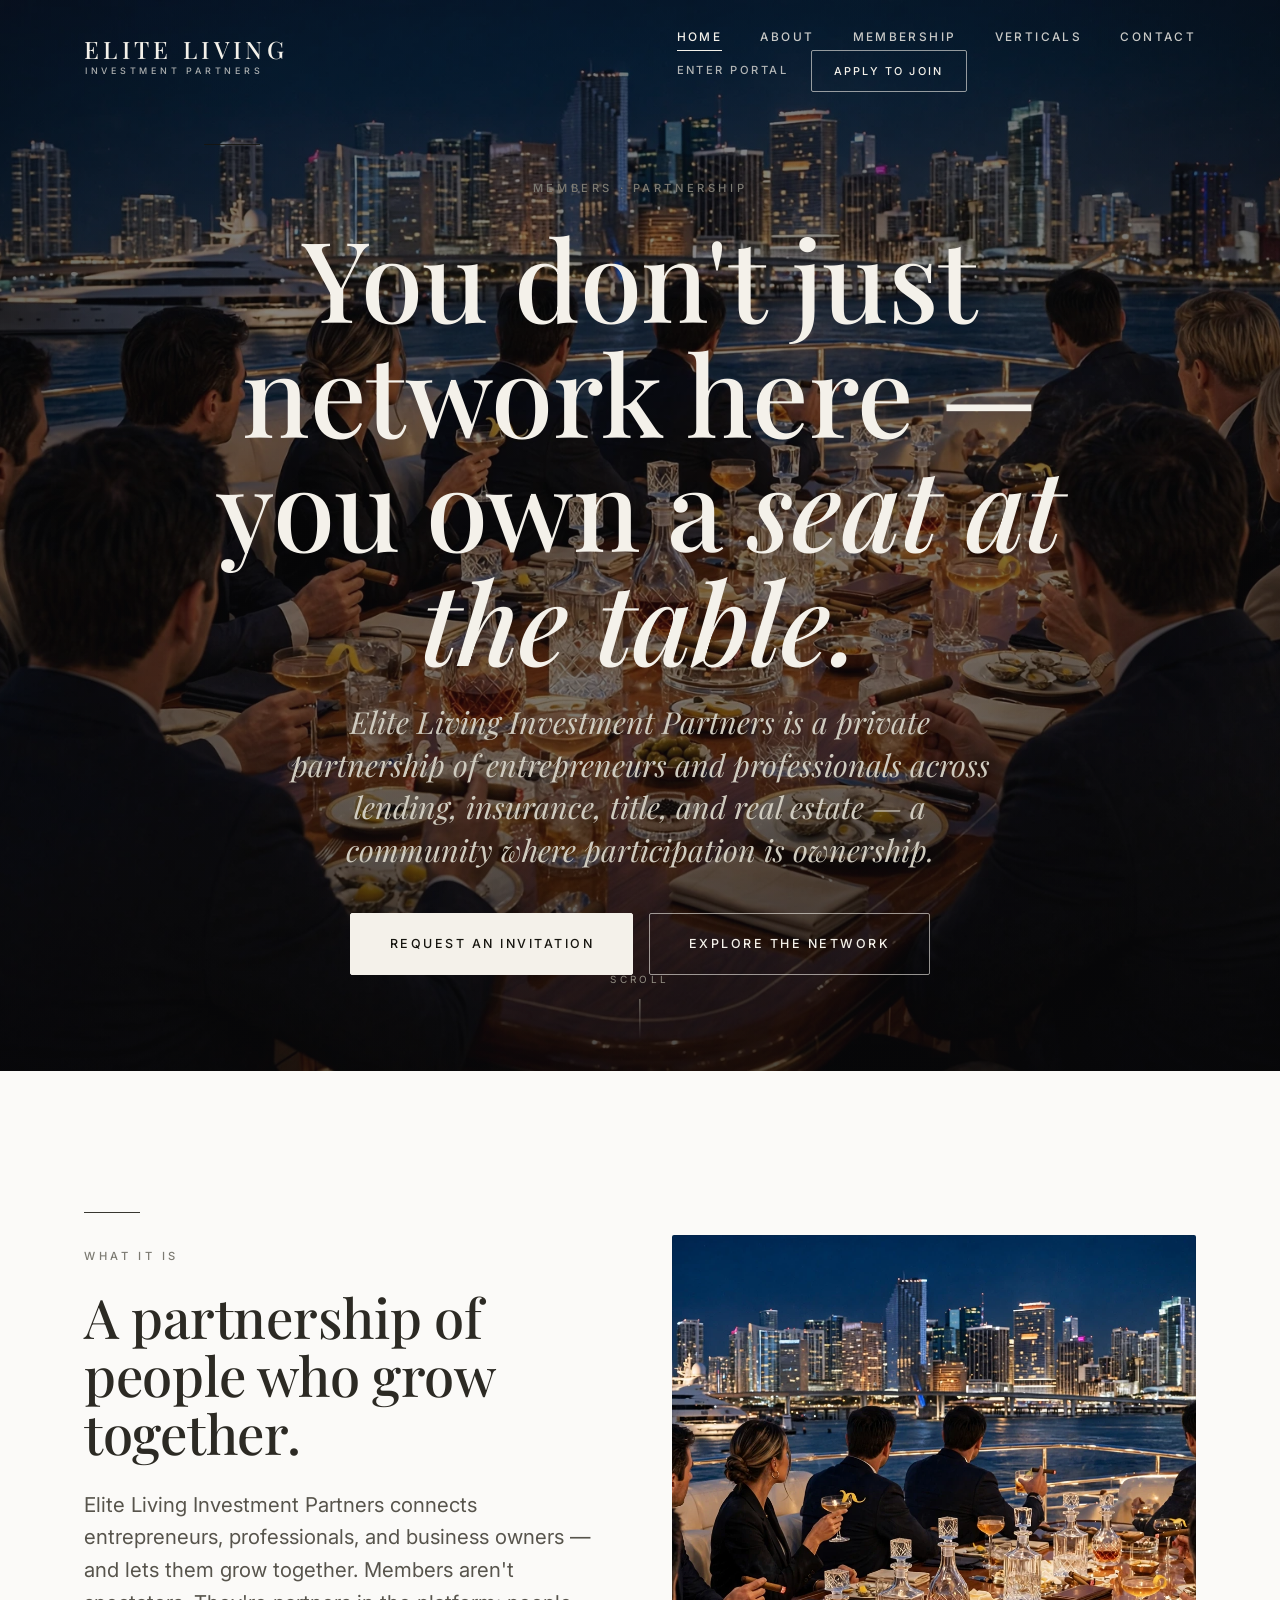
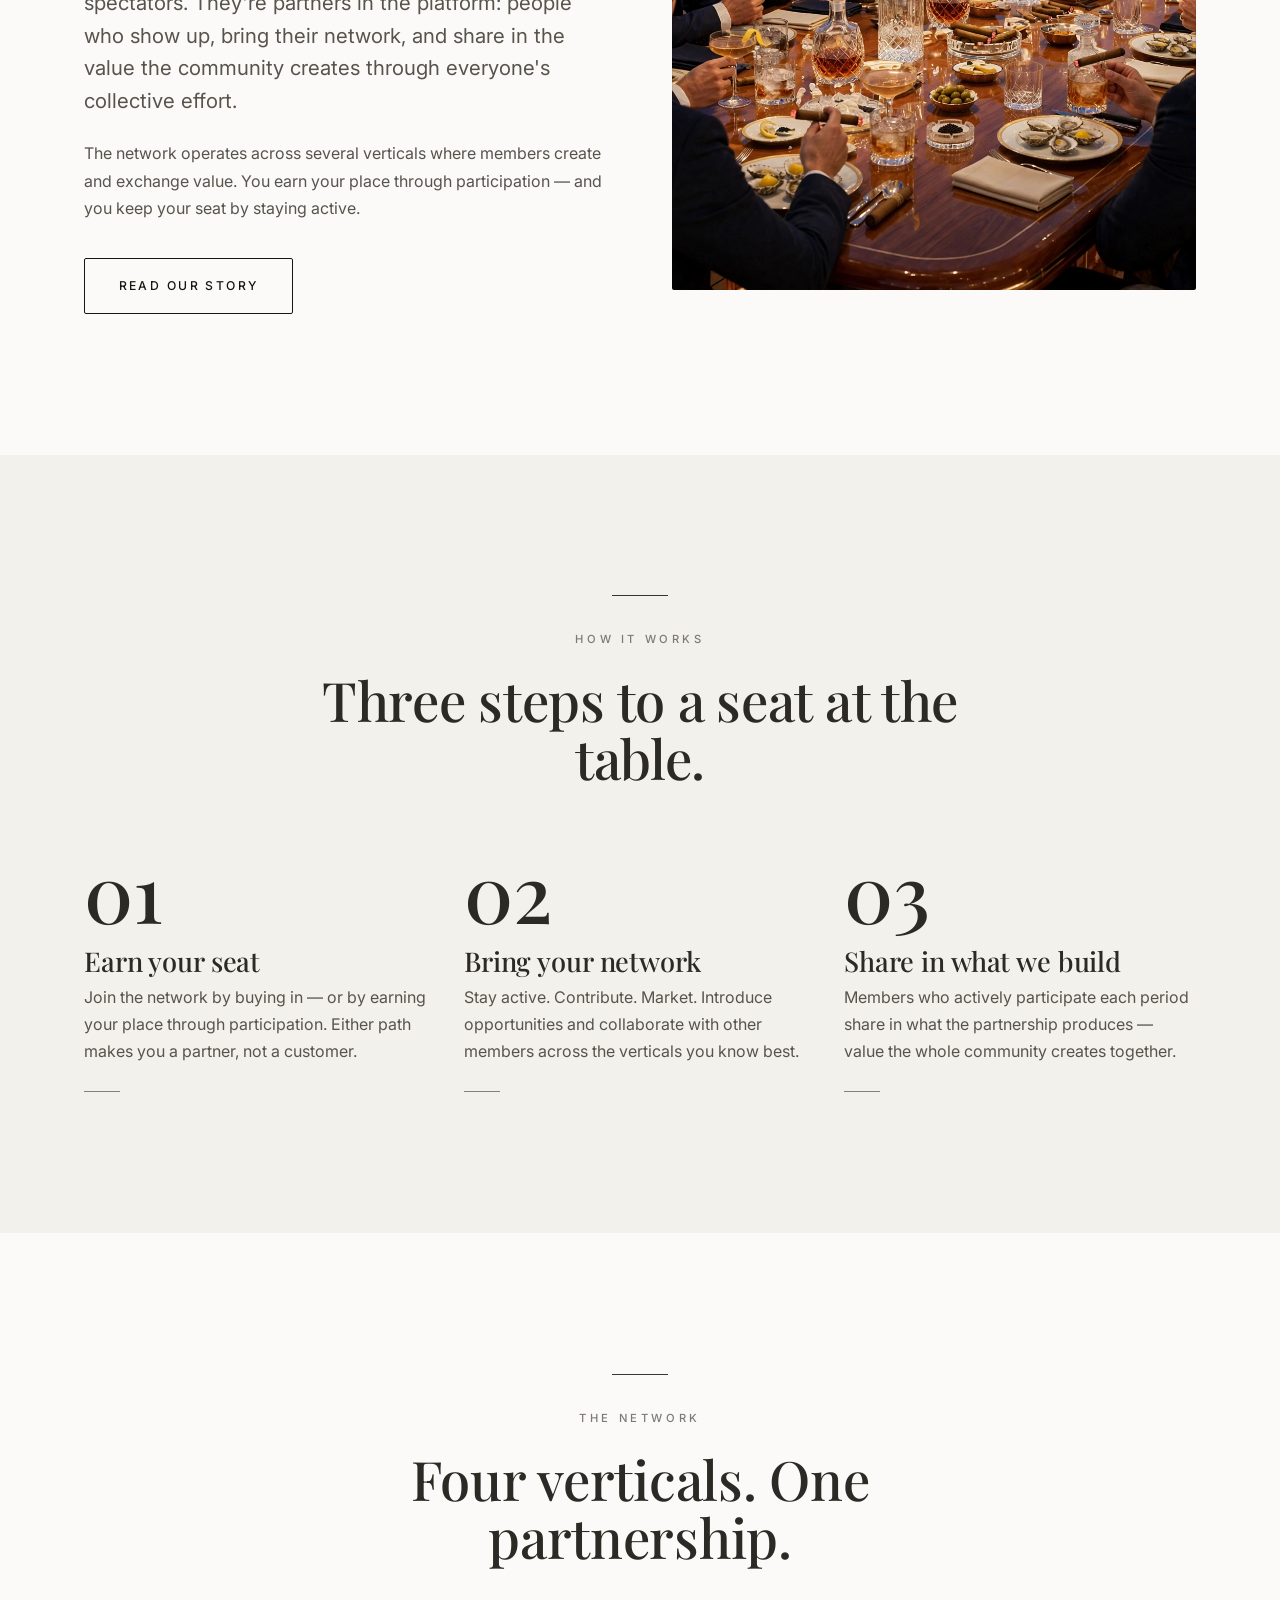
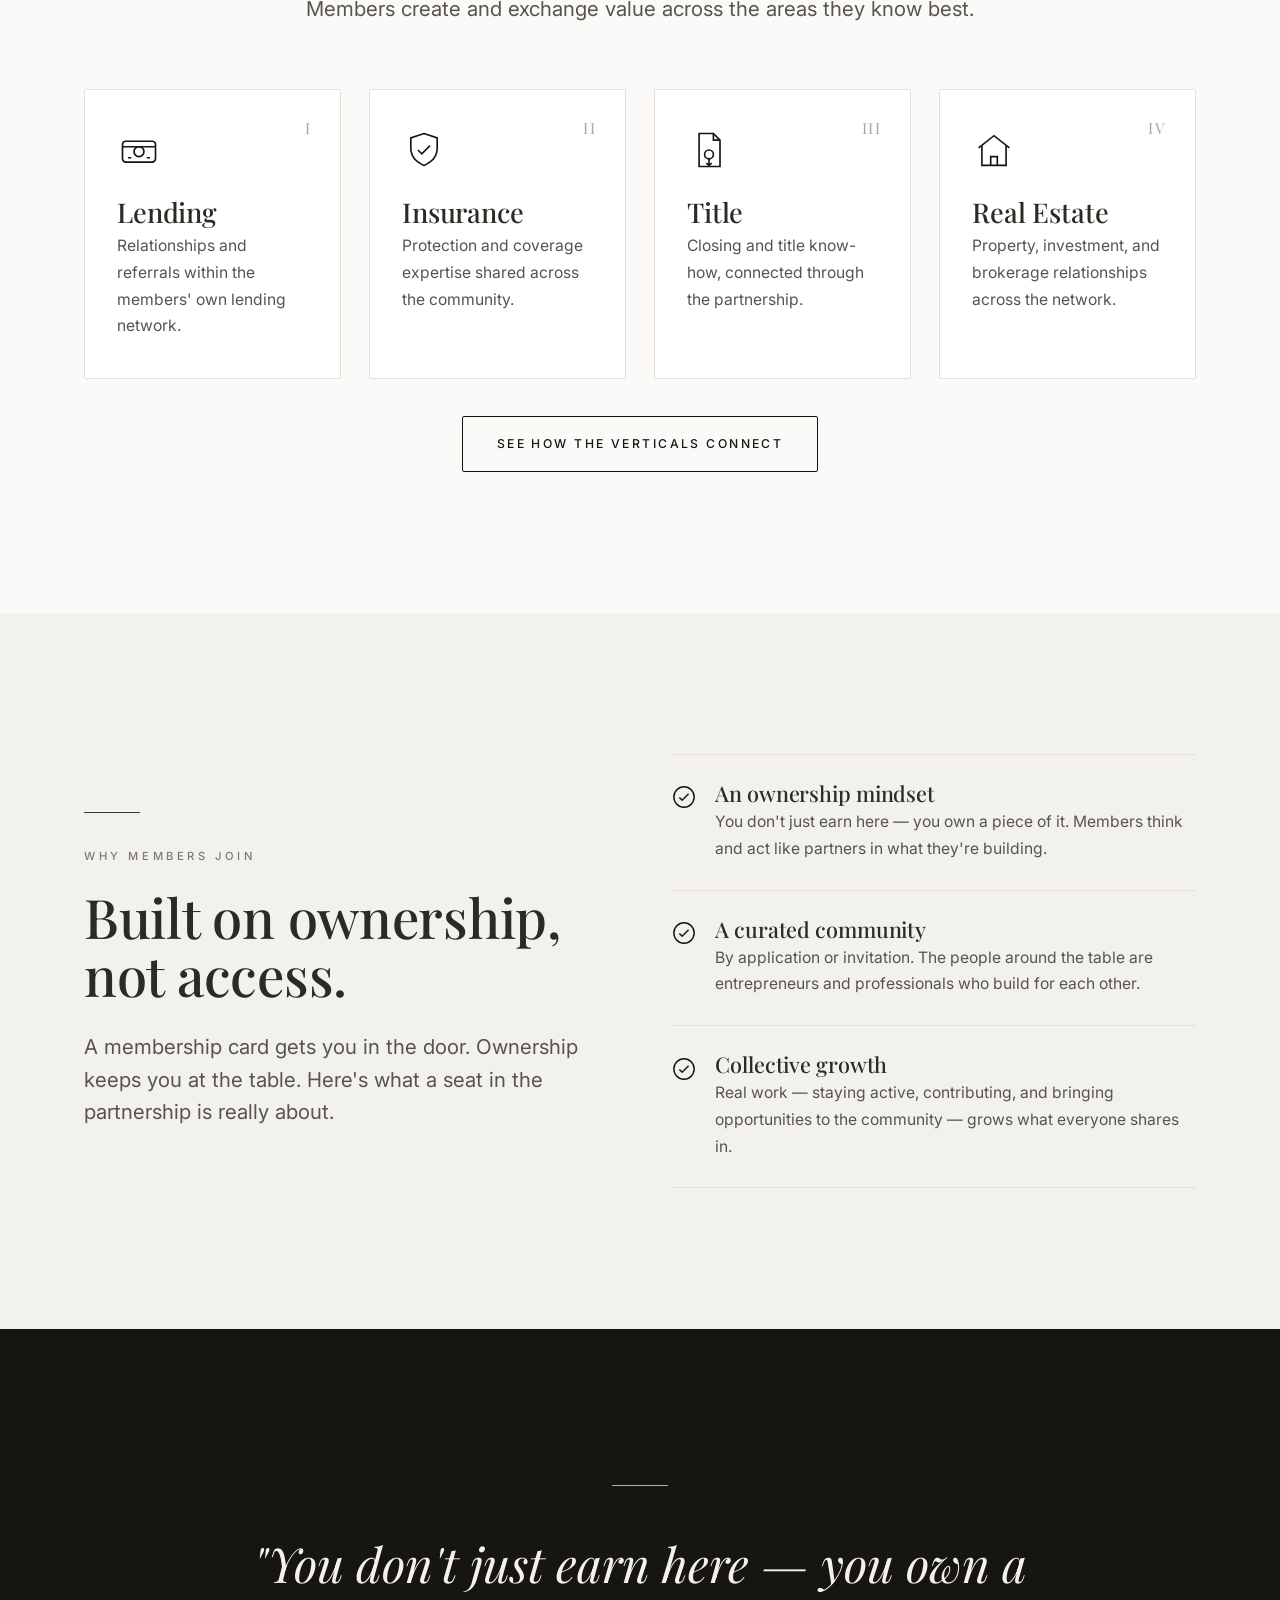
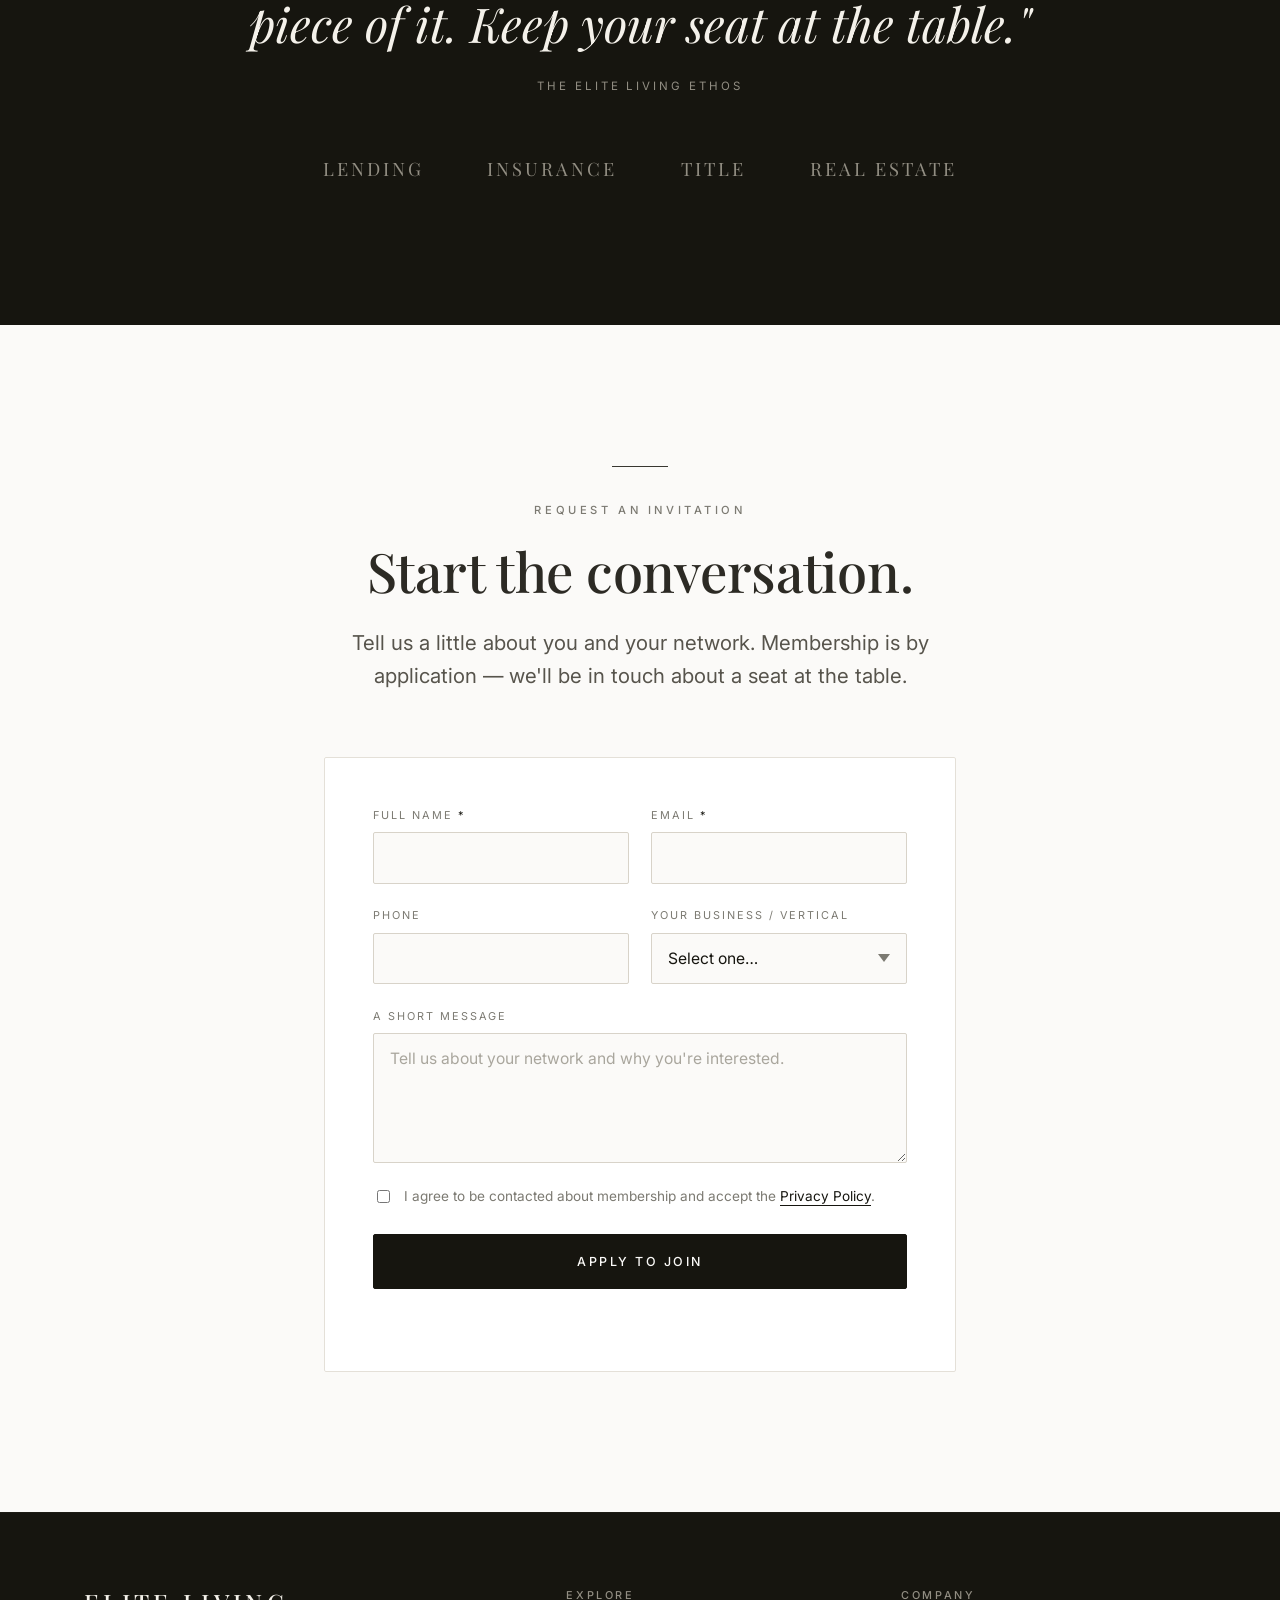
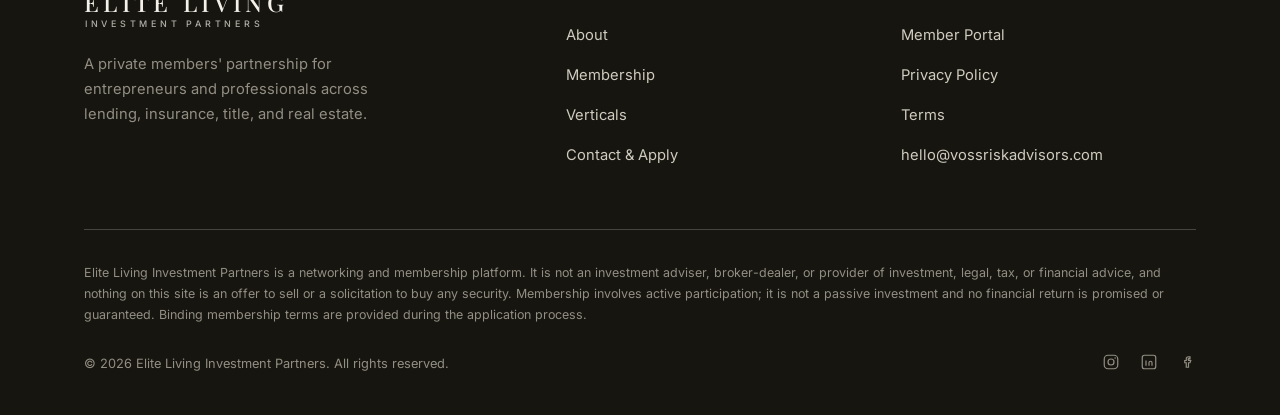
==== commit 4ad110b1: "Add section photography and PNG device icons - Use the hero image (different crops) in the Home "wha" ====
--- a/index.html
+++ b/index.html
@@ -22,7 +22,7 @@
 
   <!-- Favicon -->
   <link rel="icon" href="assets/favicon.svg" type="image/svg+xml" />
-  <link rel="apple-touch-icon" href="assets/favicon.svg" />
+  <link rel="apple-touch-icon" href="assets/apple-touch-icon.png" />
   <link rel="manifest" href="site.webmanifest" />
 
   <!-- Fonts -->
@@ -109,9 +109,7 @@
               <a class="btn btn--line" href="about.html">Read our story</a>
             </div>
           </div>
-          <div class="split__media" data-reveal aria-hidden="true">
-            <span class="placeholder-note">Photography</span>
-          </div>
+          <div class="split__media" data-reveal aria-hidden="true" style="background-image:url('assets/hero.webp');background-size:cover;background-position:50% 62%"></div>
         </div>
       </div>
     </section>
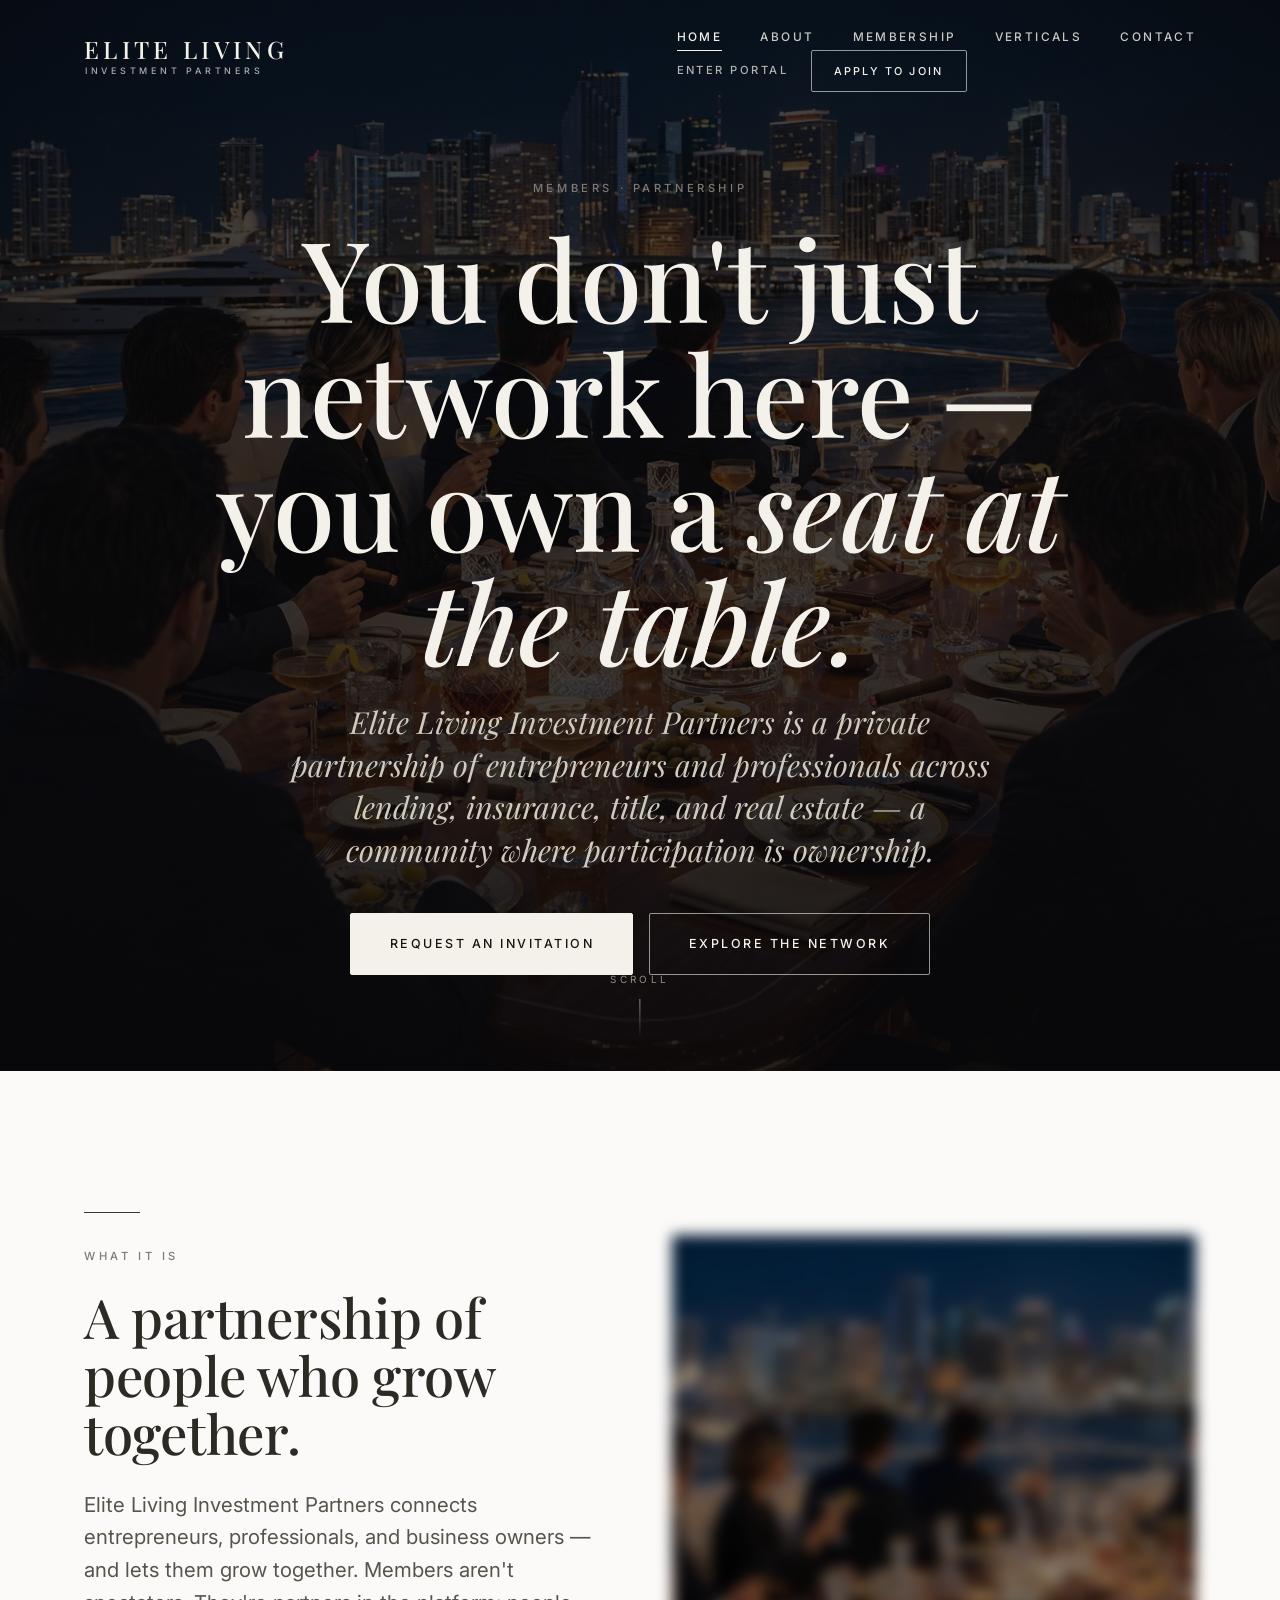
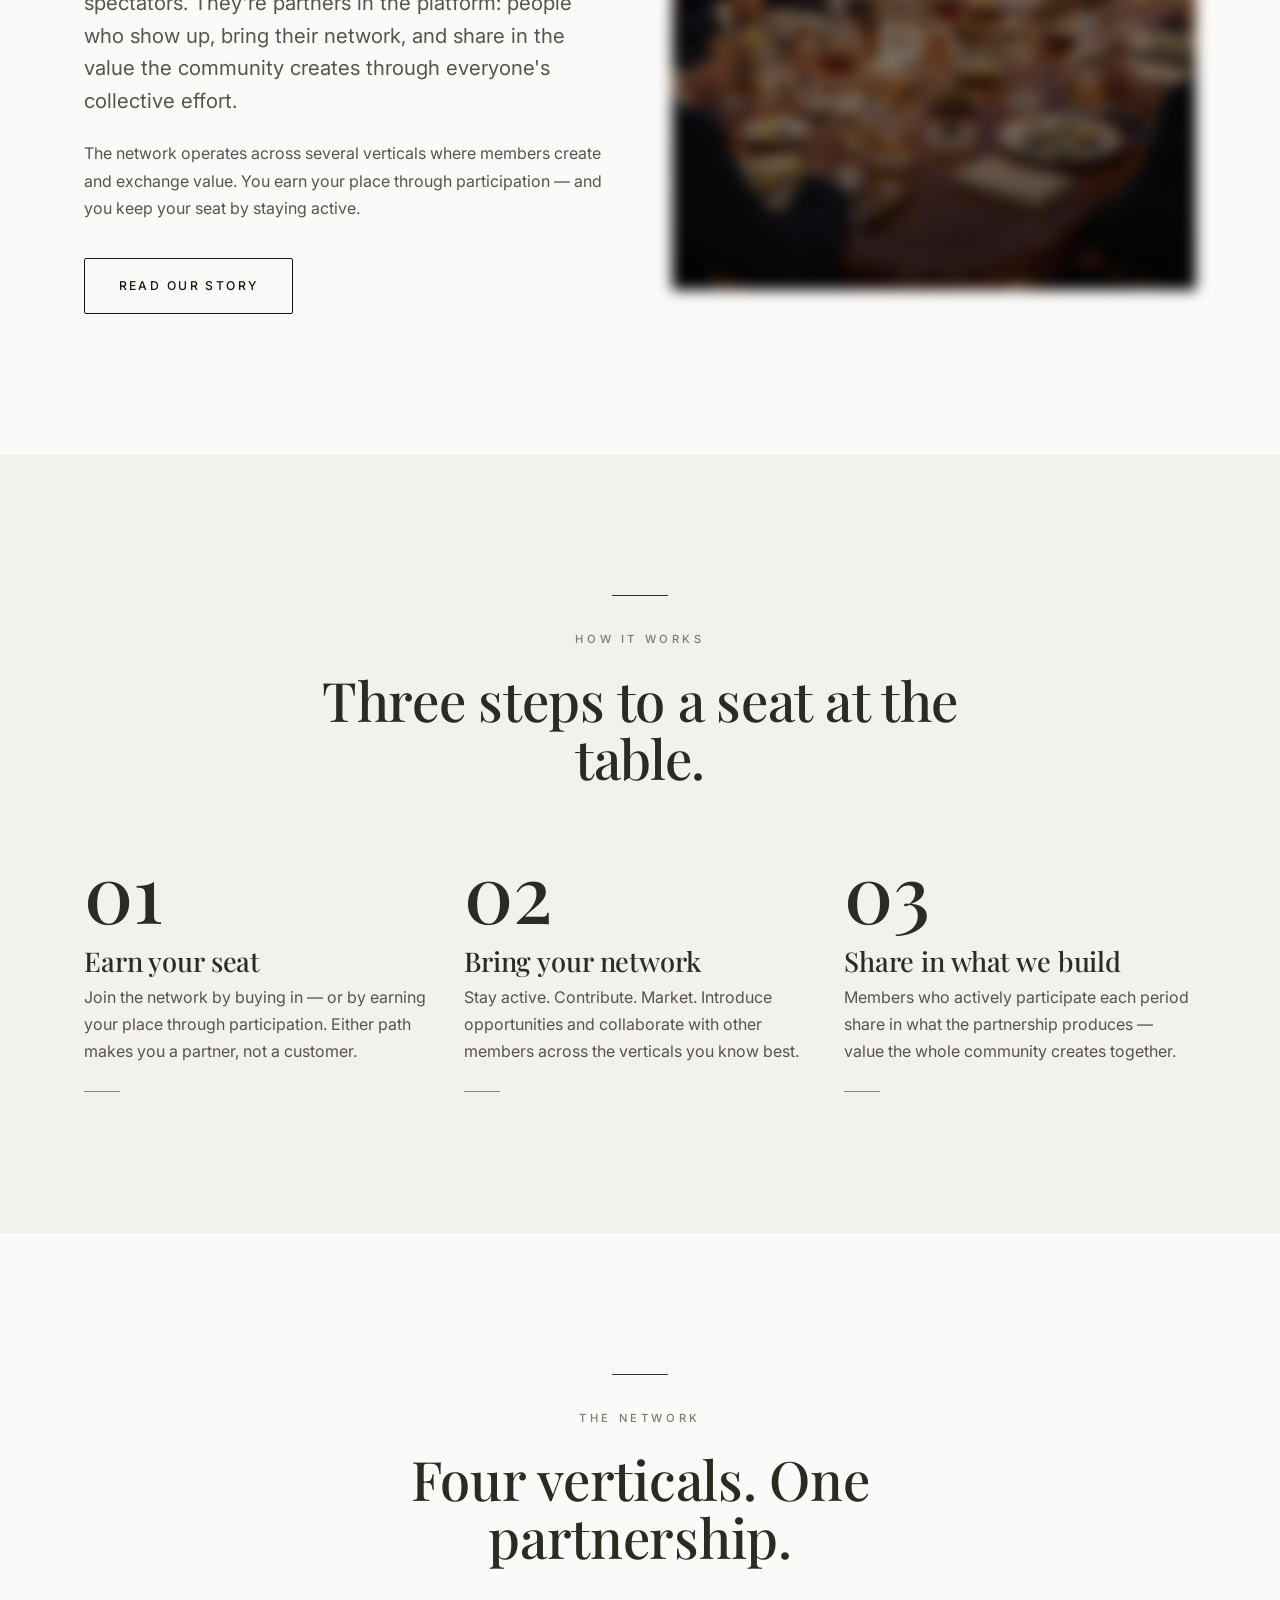
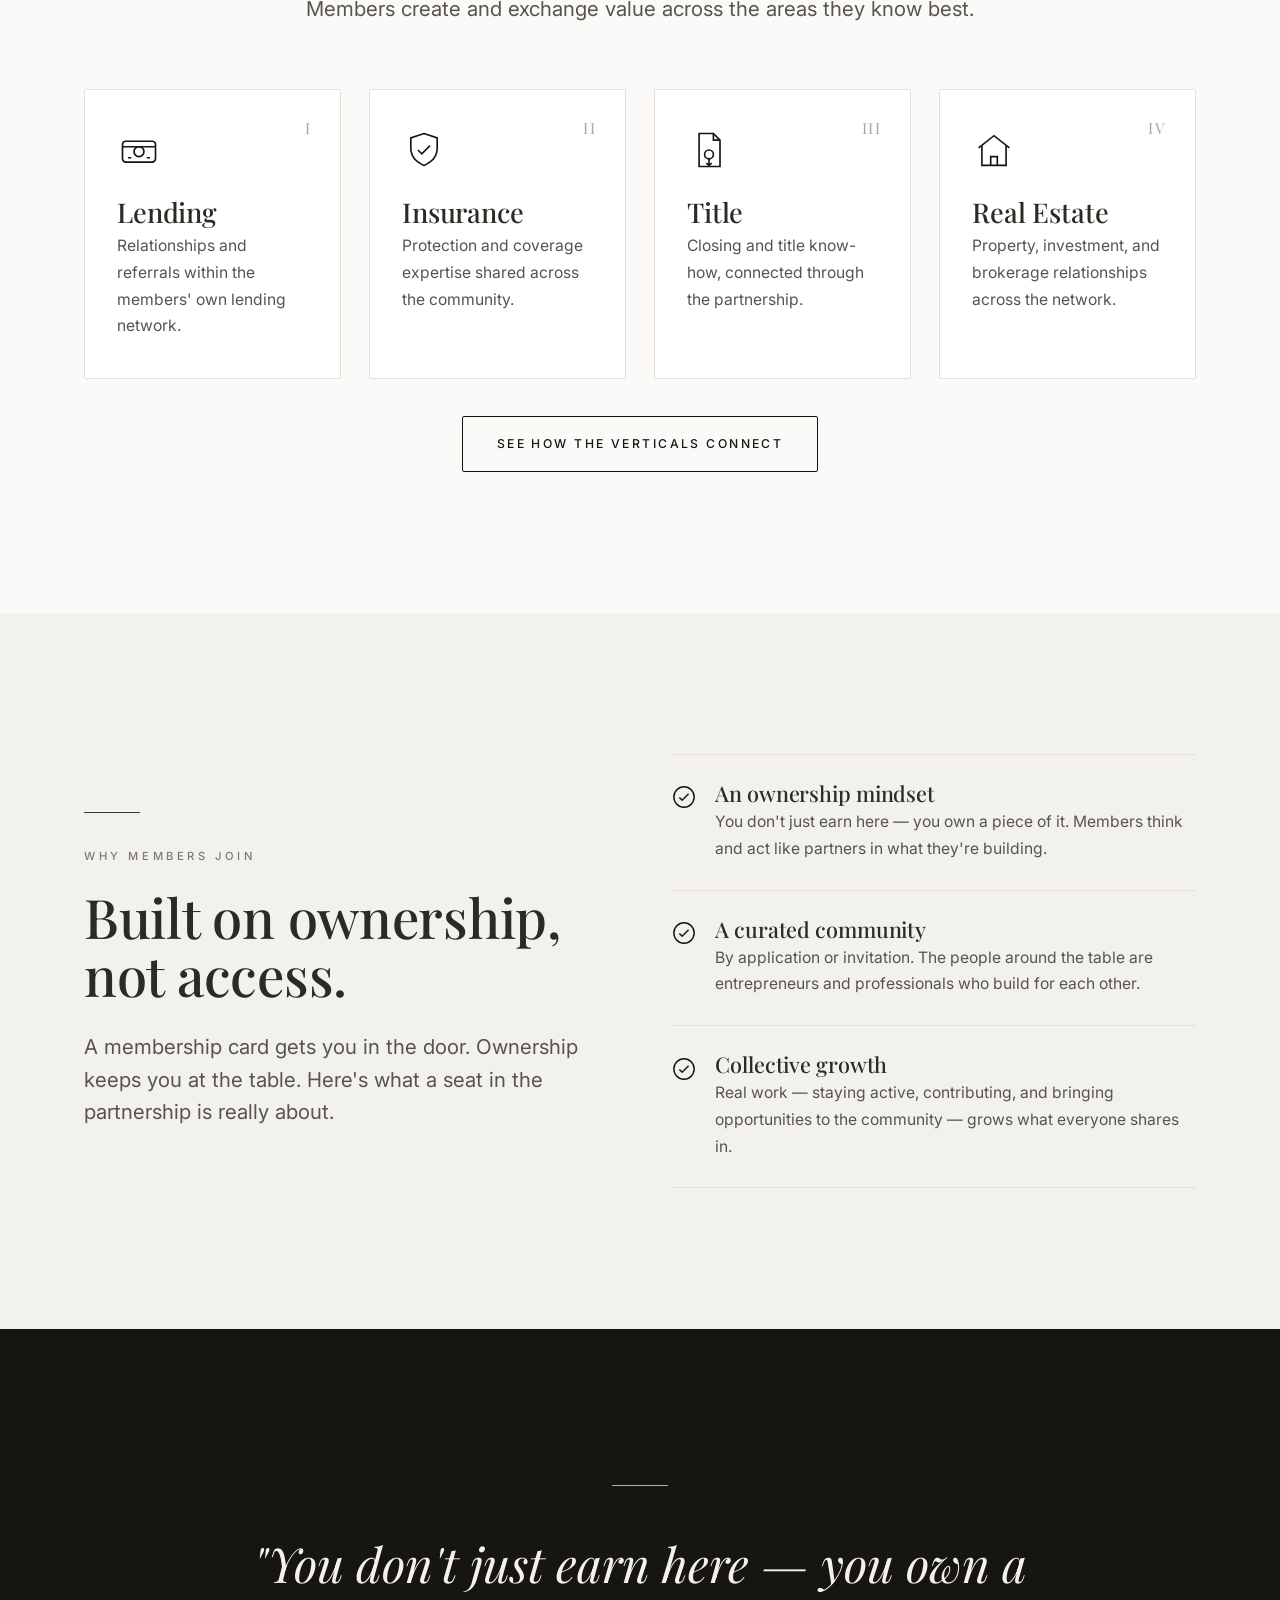
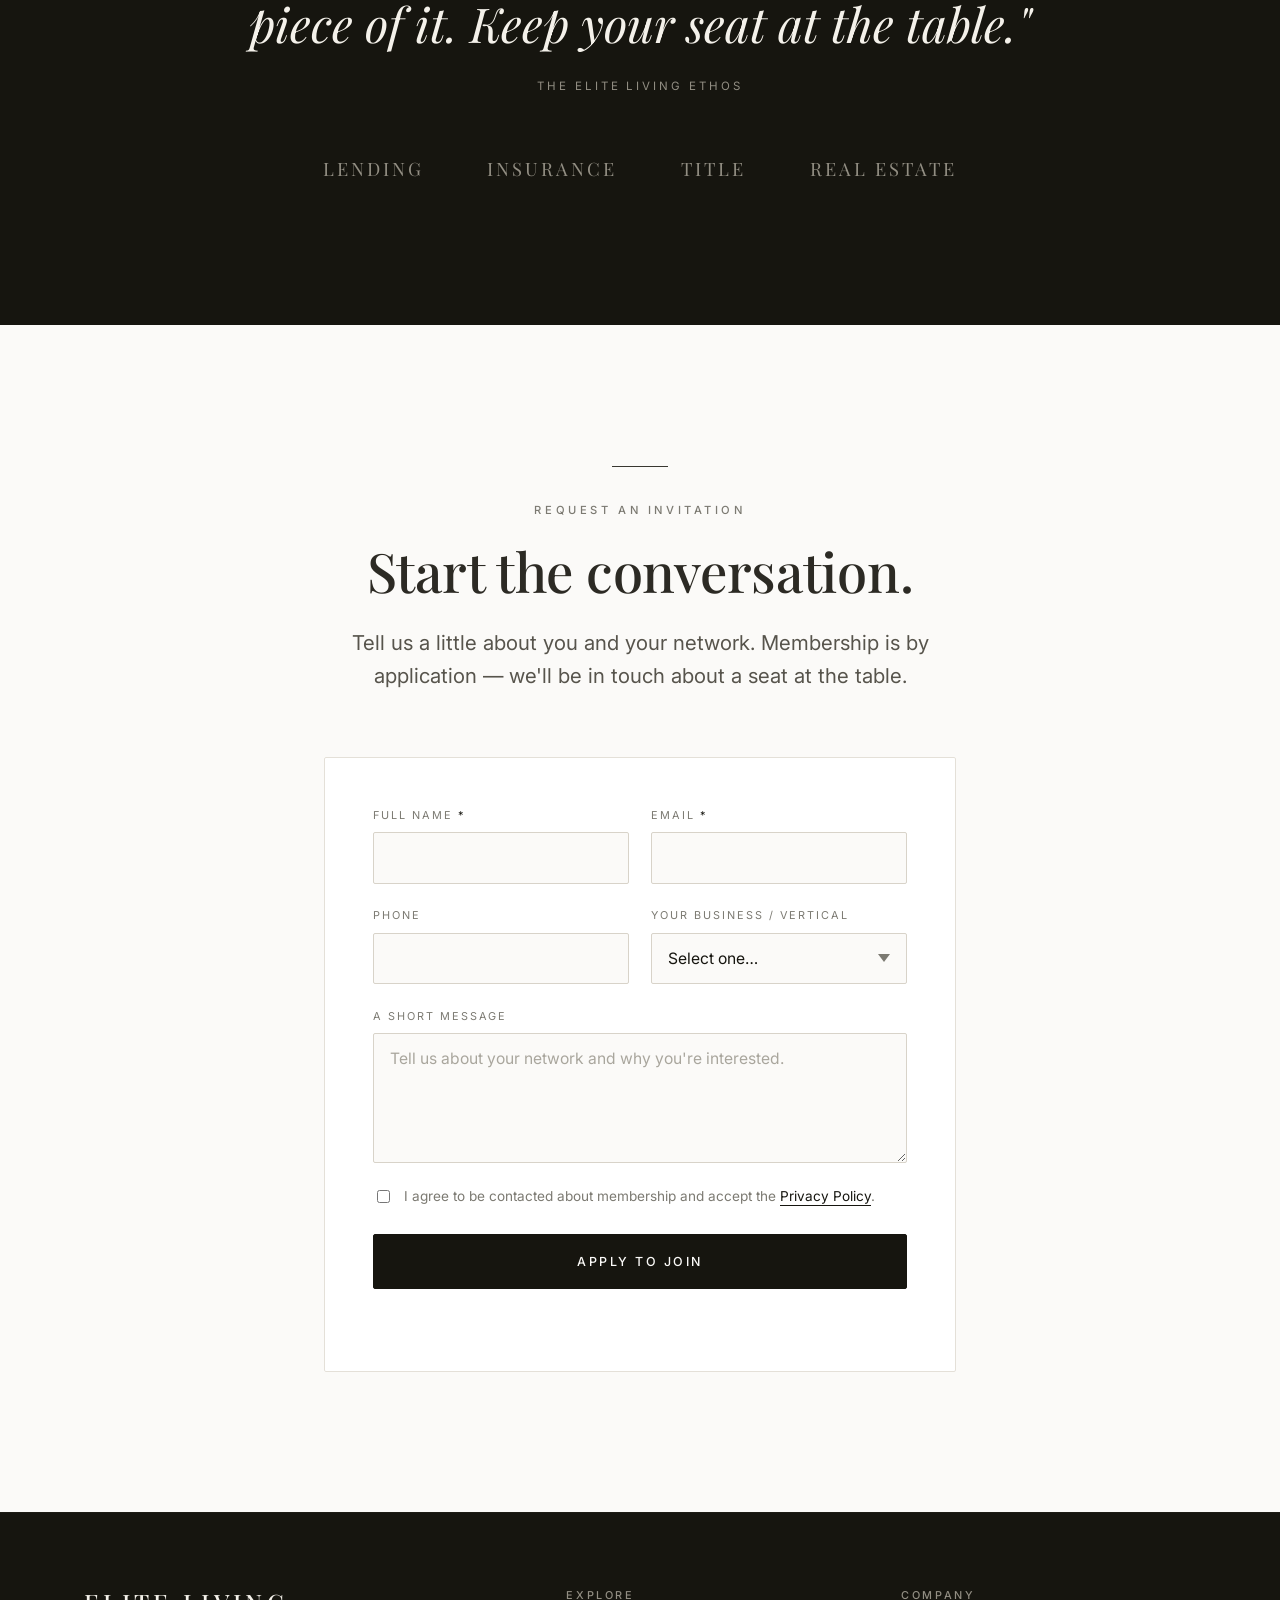
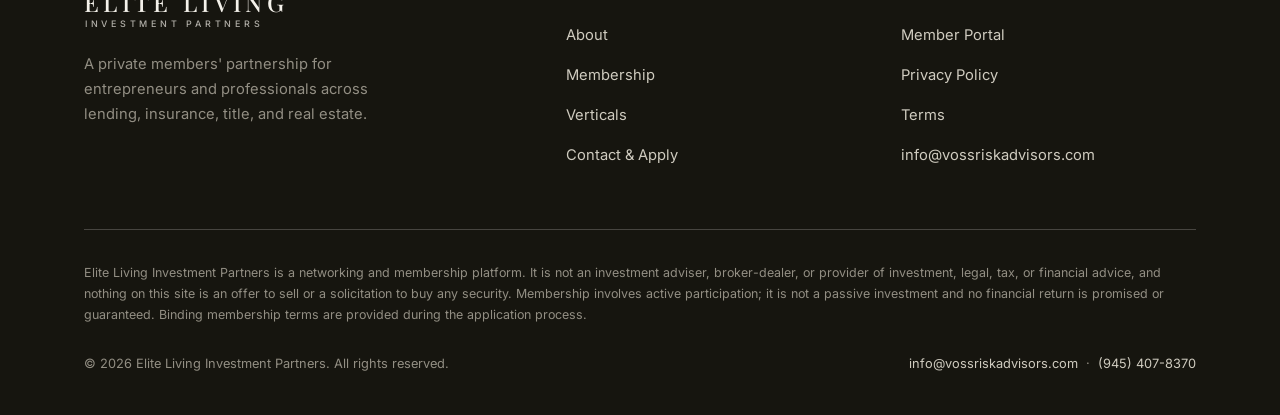
==== commit bb6b3b64: "Connect live lead form, add analytics, contact info, obscure hero imagery - Wire the form to the dep" ====
--- a/index.html
+++ b/index.html
@@ -350,7 +350,7 @@
             <li><a href="https://www.backbossai.com/" target="_blank" rel="noopener">Member Portal</a></li>
             <li><a href="privacy.html">Privacy Policy</a></li>
             <li><a href="terms.html">Terms</a></li>
-            <li><a href="mailto:hello@vossriskadvisors.com">hello@vossriskadvisors.com</a></li>
+            <li><a href="mailto:info@vossriskadvisors.com">info@vossriskadvisors.com</a></li>
           </ul>
         </div>
       </div>
@@ -362,12 +362,7 @@
 
       <div class="footer__bottom">
         <span>&copy; <span data-year>2026</span> Elite Living Investment Partners. All rights reserved.</span>
-        <nav class="footer__social" aria-label="Social links">
-          <!-- OWNER: replace # with real profile URLs -->
-          <a href="#" aria-label="Instagram"><svg viewBox="0 0 24 24" fill="none" stroke="currentColor" stroke-width="1.6"><rect x="3" y="3" width="18" height="18" rx="5"/><circle cx="12" cy="12" r="4"/><circle cx="17.5" cy="6.5" r="1" fill="currentColor" stroke="none"/></svg></a>
-          <a href="#" aria-label="LinkedIn"><svg viewBox="0 0 24 24" fill="none" stroke="currentColor" stroke-width="1.6"><rect x="3" y="3" width="18" height="18" rx="3"/><path d="M8 10v7M8 7v.01M12 17v-4a2 2 0 0 1 4 0v4"/></svg></a>
-          <a href="#" aria-label="Facebook"><svg viewBox="0 0 24 24" fill="none" stroke="currentColor" stroke-width="1.6"><path d="M14 8h2V5h-2a3 3 0 0 0-3 3v2H9v3h2v6h3v-6h2l1-3h-3V8a1 1 0 0 1 1-1z"/></svg></a>
-        </nav>
+        <span class="footer__contact"><a href="mailto:info@vossriskadvisors.com">info@vossriskadvisors.com</a> &nbsp;&middot;&nbsp; <a href="tel:+19454078370">(945)&nbsp;407-8370</a></span>
       </div>
     </div>
   </footer>
--- a/css/styles.css
+++ b/css/styles.css
@@ -461,10 +461,12 @@
   position: absolute;
   inset: 0;
   z-index: 0;
-  /* Scrim: darkens the photo just enough for legible white type. */
+  /* Scrim: darkens the photo. Kept heavy so foreground figures read as
+     atmosphere/silhouettes rather than identifiable people, and the white
+     serif stays legible. Lower these alphas to reveal more of a photo. */
   background:
-    linear-gradient(180deg, rgba(10,10,12,0.46), rgba(10,10,12,0.58)),
-    radial-gradient(90% 70% at 50% 45%, transparent 38%, rgba(8,8,10,0.5));
+    linear-gradient(180deg, rgba(9,9,11,0.60), rgba(9,9,11,0.74)),
+    radial-gradient(95% 75% at 50% 42%, rgba(9,9,11,0.28) 26%, rgba(6,6,8,0.72));
 }
 .hero__inner { position: relative; z-index: 1; max-width: 1000px; margin-inline: auto; }
 .hero__title {
@@ -661,12 +663,17 @@
   align-items: center;
   justify-content: center;
 }
+/* Atmospheric treatment: blur + darken so any figures read as ambiance, not
+   identifiable people. Remove/soften these once licensed photography is used. */
+.split__media {
+  filter: blur(7px) brightness(0.74) saturate(0.92);
+  transform: scale(1.08);
+}
 .split__media::after {
   content: "";
   position: absolute;
   inset: 0;
-  border: 1px solid rgba(22,21,15,0.08);
-  border-radius: var(--radius);
+  background: linear-gradient(180deg, rgba(9,9,11,0.12), rgba(9,9,11,0.34));
   pointer-events: none;
 }
 .split__media .placeholder-note {
@@ -786,10 +793,9 @@
   font-size: 0.8rem;
   color: var(--cream-faint);
 }
-.footer__social { display: flex; gap: 1.25rem; }
-.footer__social a { color: var(--cream-faint); }
-.footer__social a:hover { color: var(--cream); }
-.footer__social svg { width: 18px; height: 18px; }
+.footer__bottom a { color: var(--cream-soft); transition: color 0.25s var(--ease); }
+.footer__bottom a:hover { color: var(--cream); }
+.footer__contact { color: var(--cream-faint); }
 
 /* ---------------------------------------------------------------------------
    12. Legal / content pages
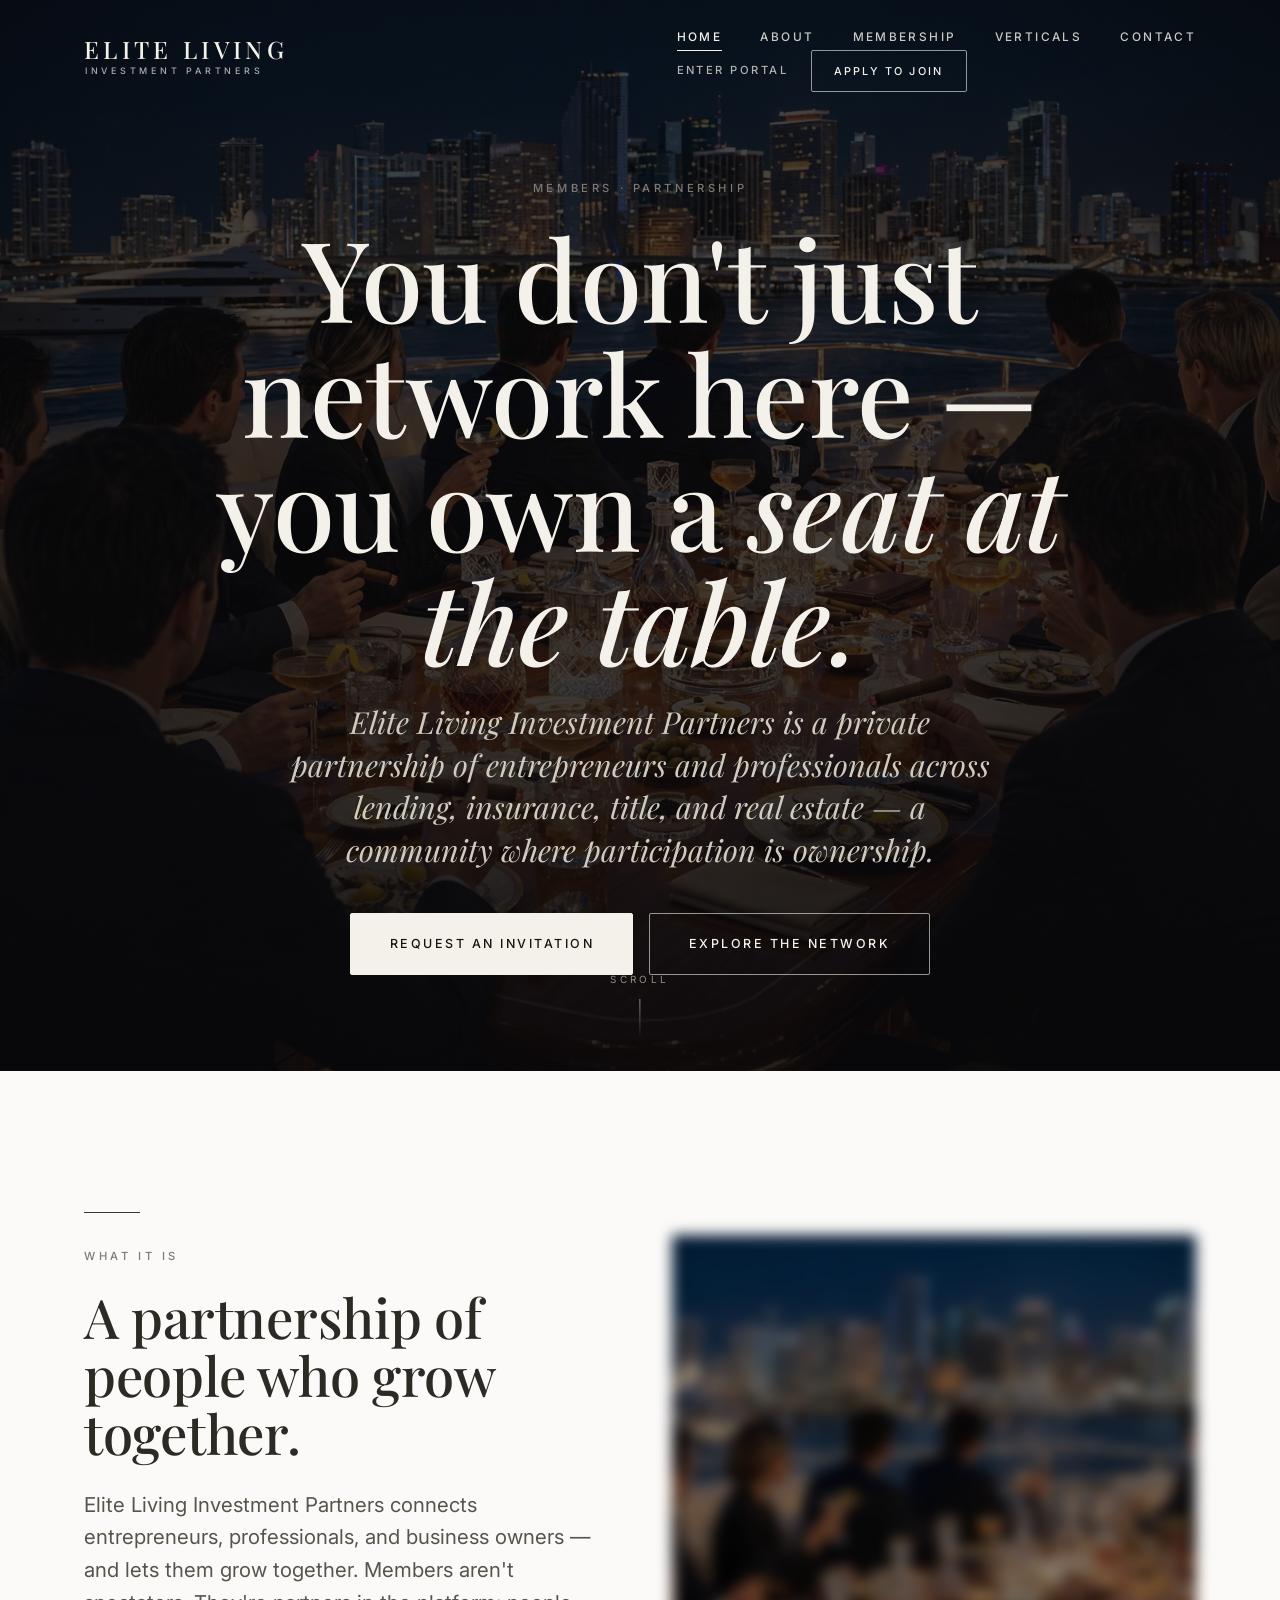
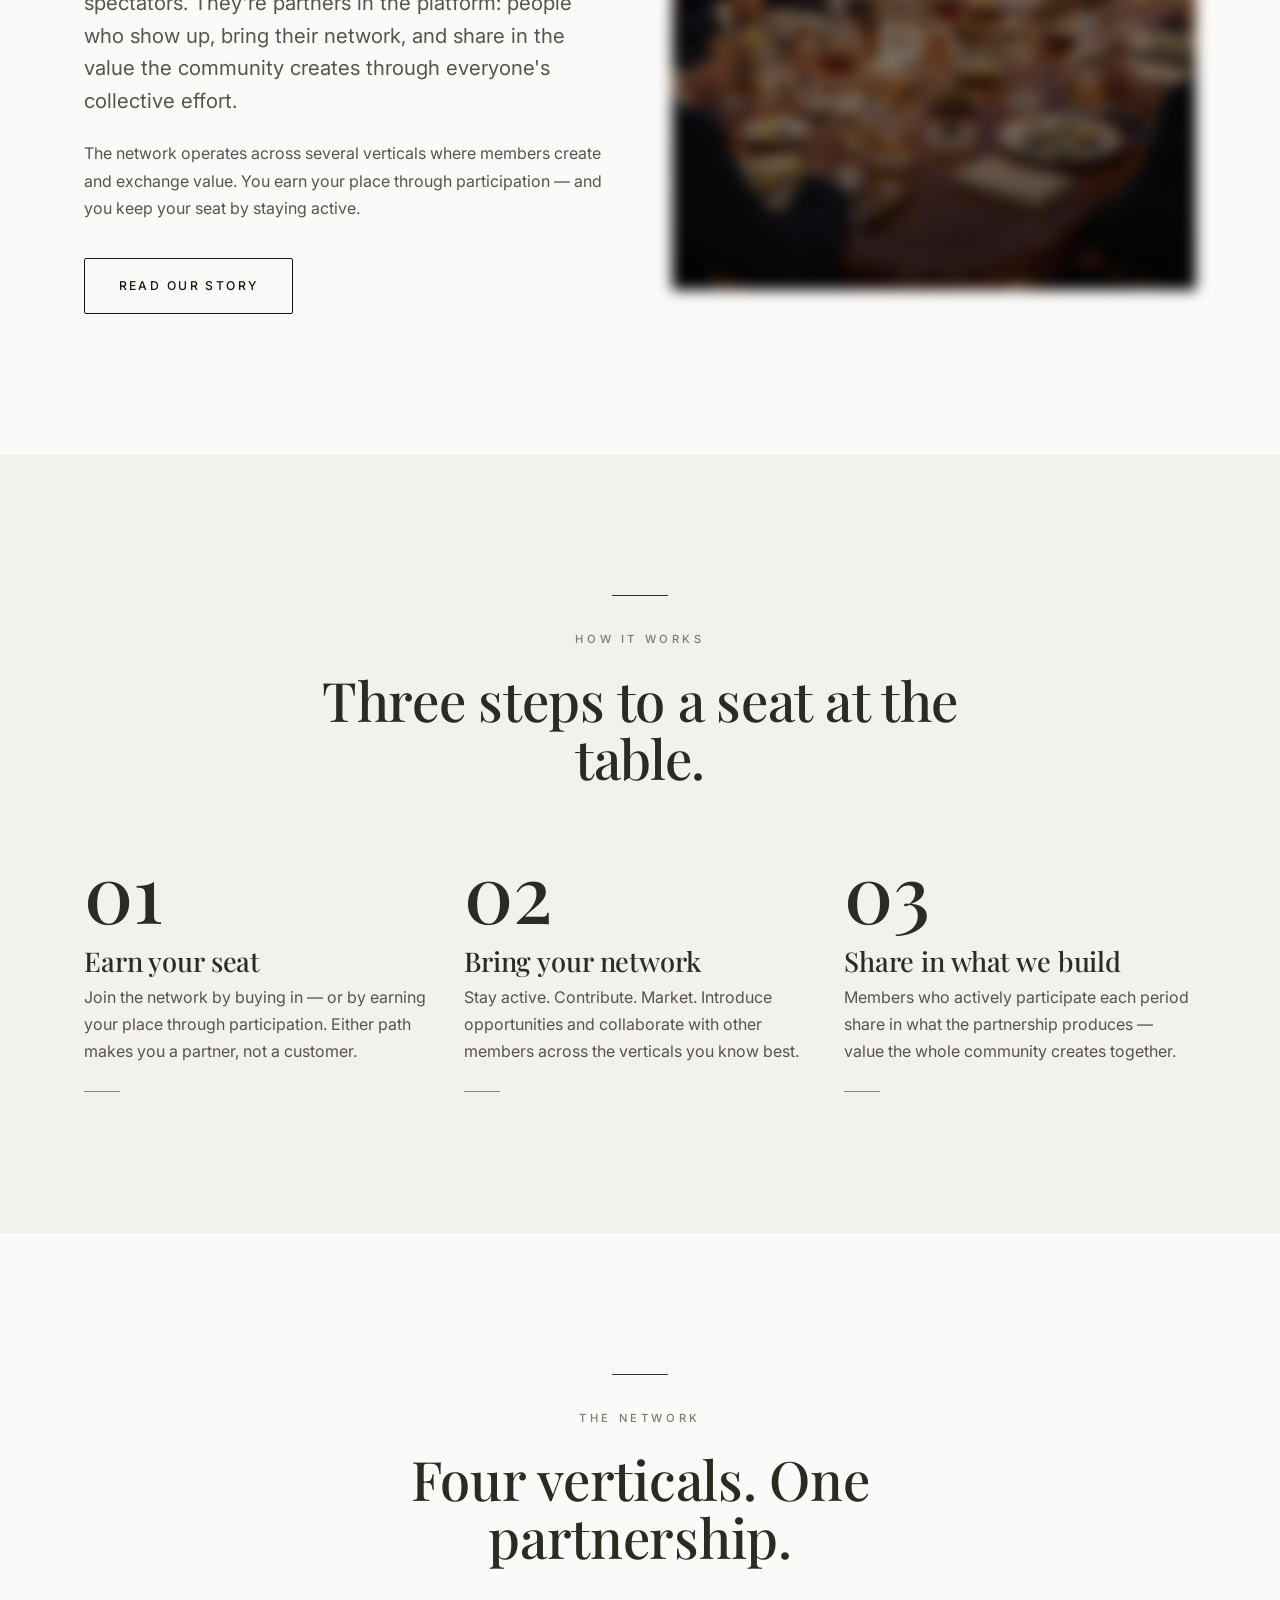
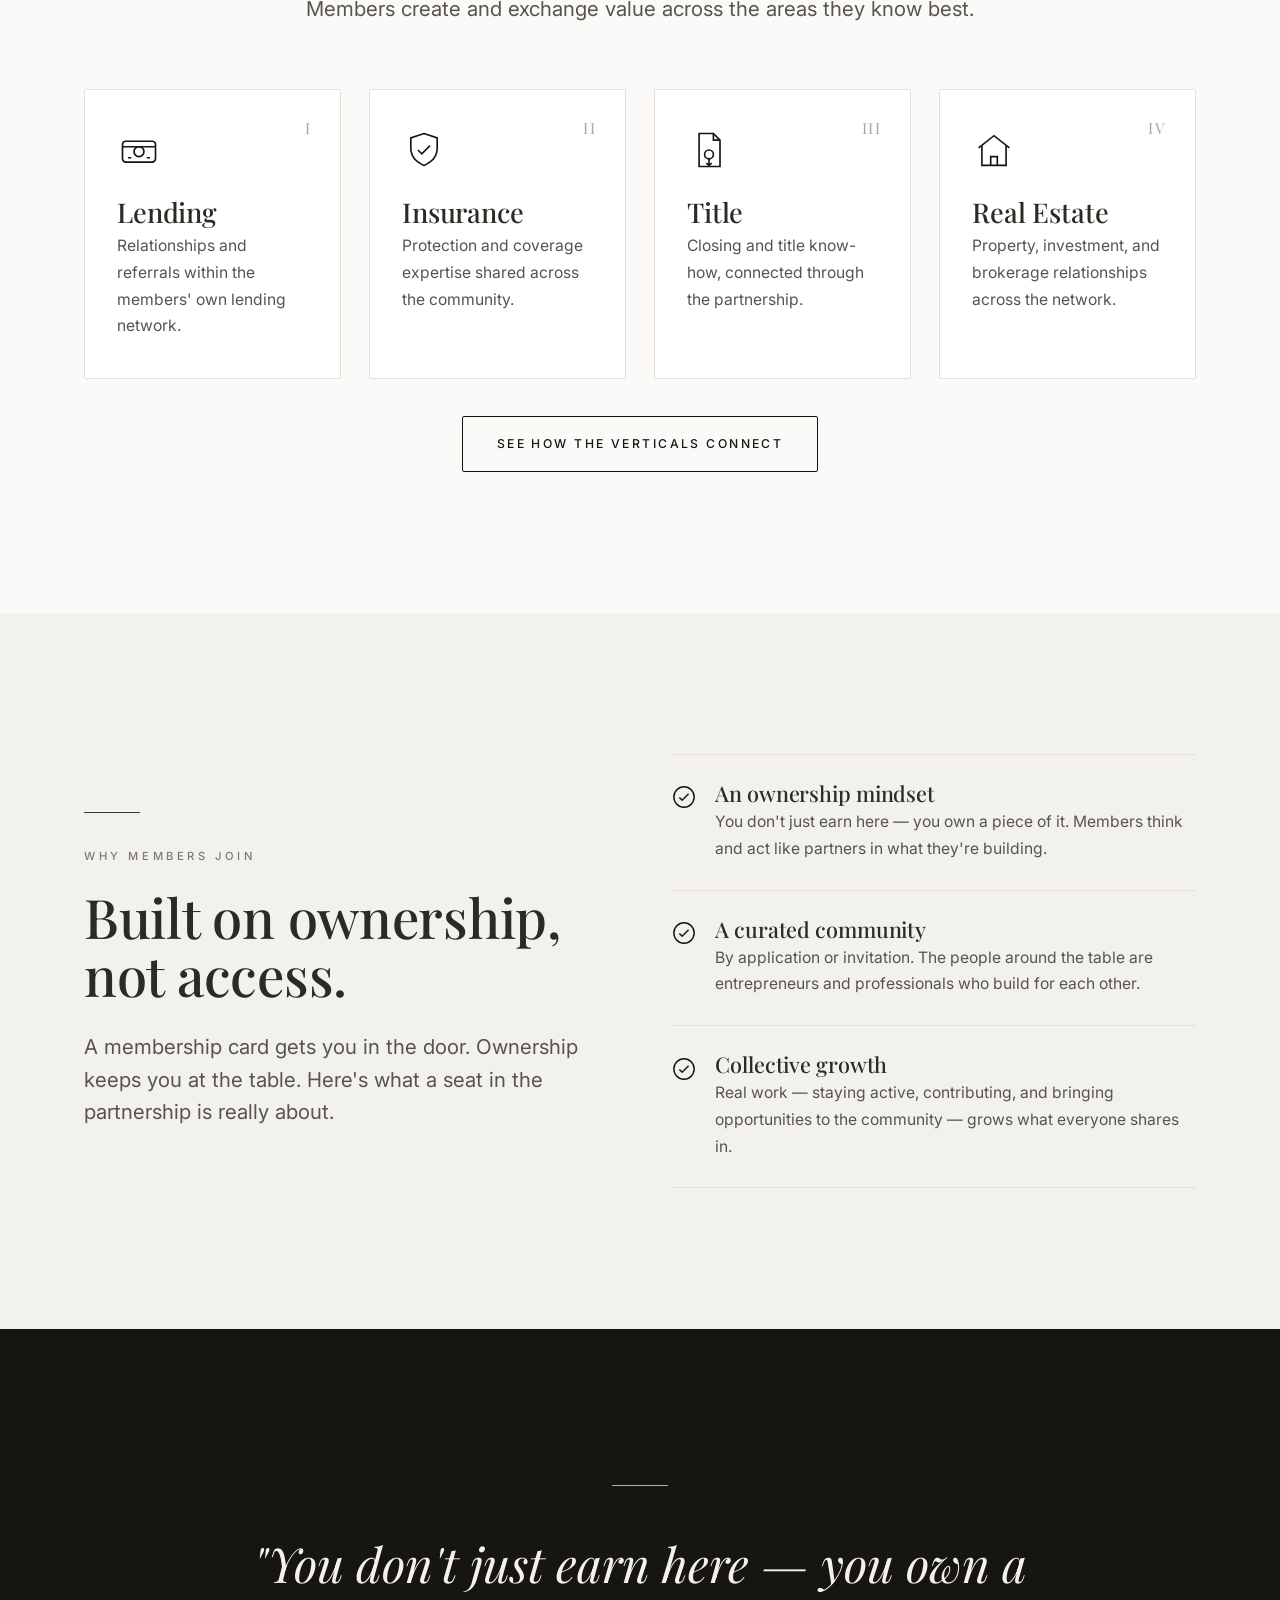
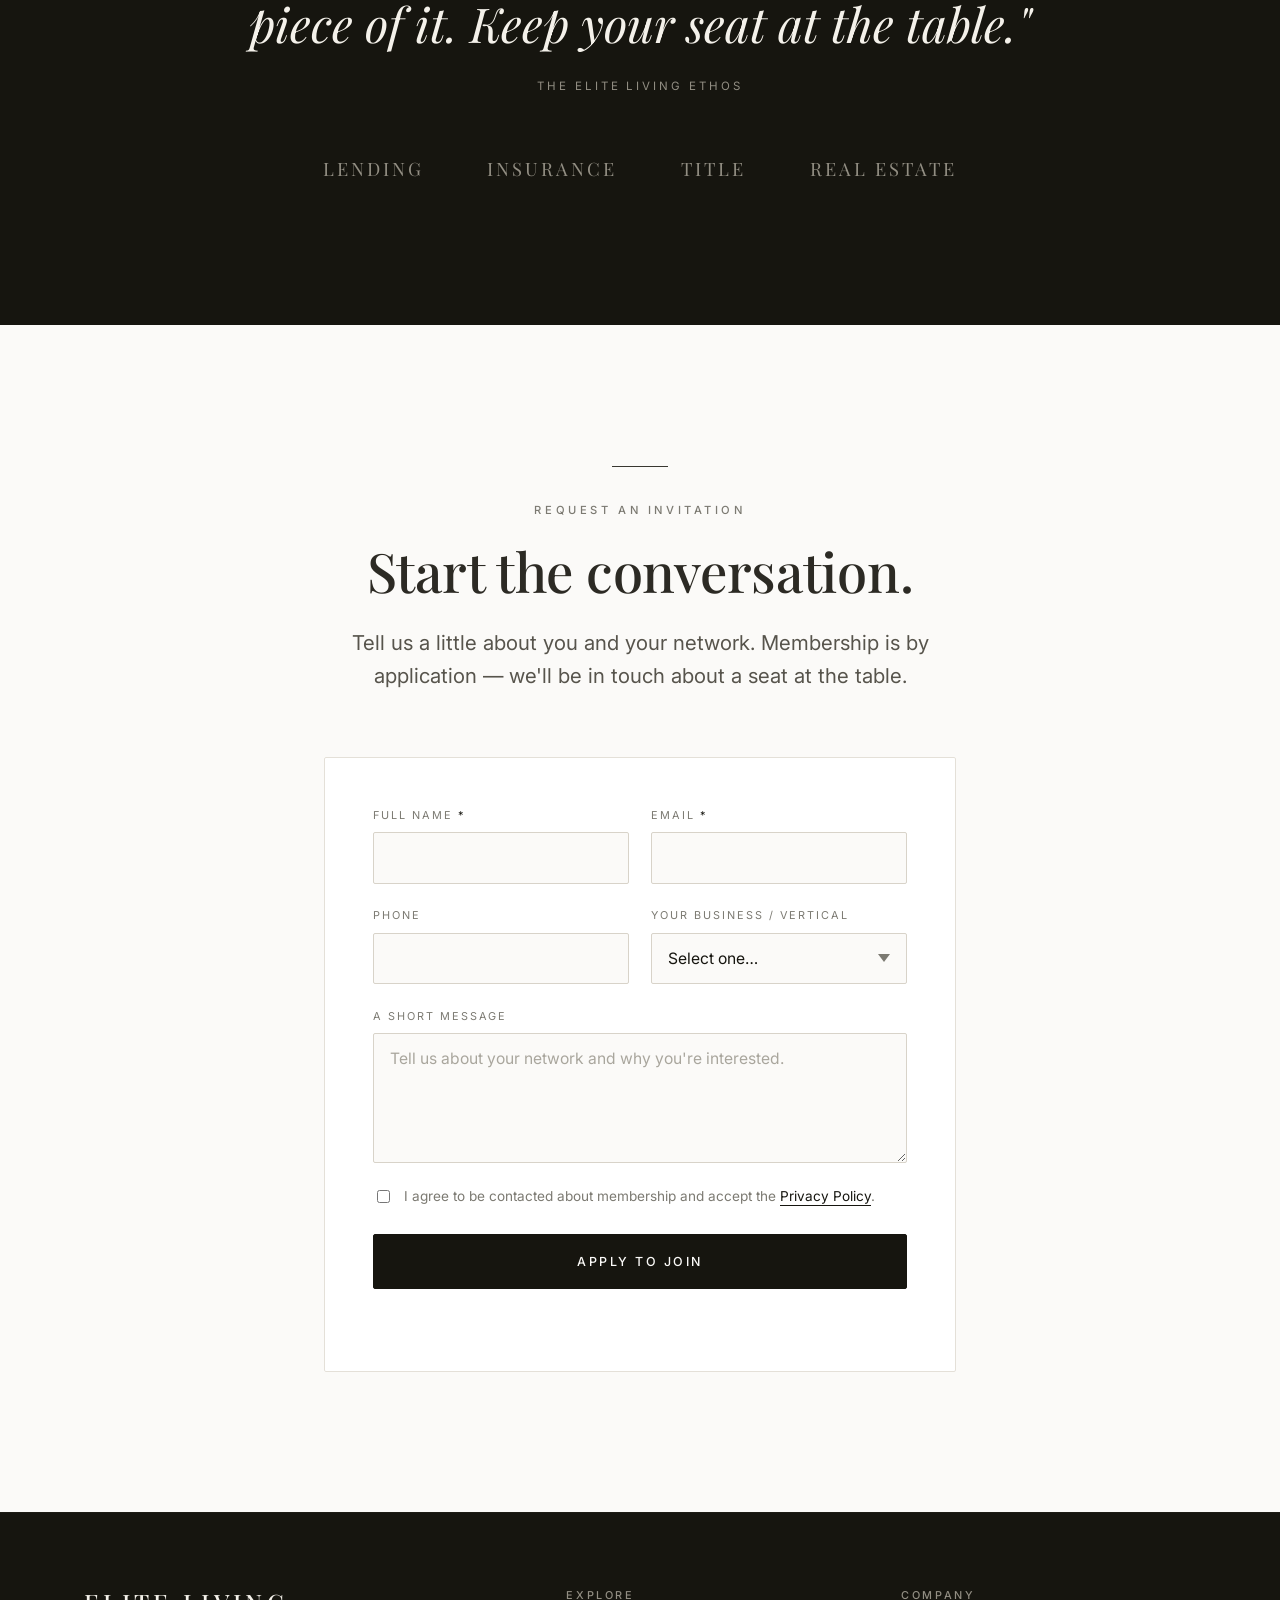
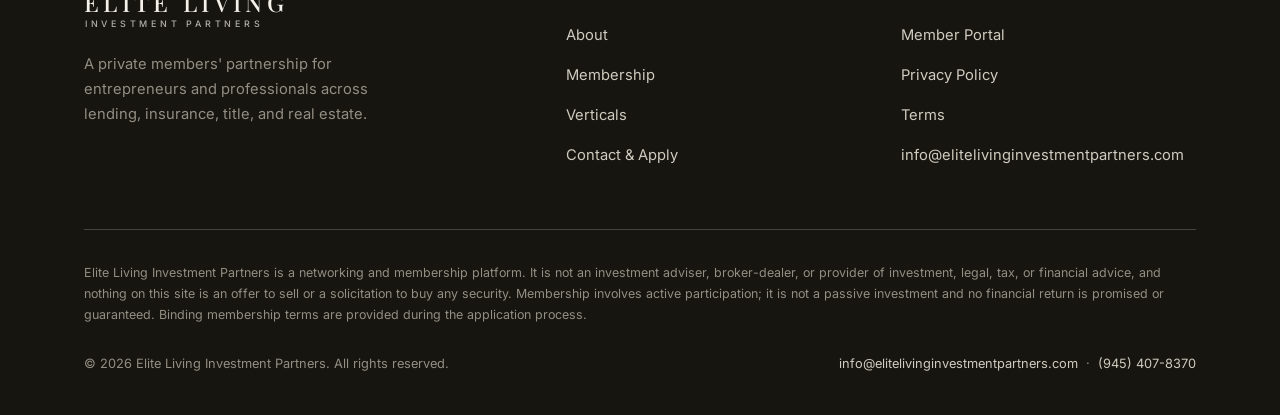
==== commit 958f97be: "Switch contact + alert email to info@elitelivinginvestmentpartners.com Elite Living Investment Partn" ====
--- a/index.html
+++ b/index.html
@@ -6,19 +6,19 @@
   <title>Elite Living Investment Partners — A private network for entrepreneurs</title>
   <meta name="description" content="Elite Living Investment Partners is a members' partnership connecting entrepreneurs and professionals across lending, insurance, title, and real estate — where participation is ownership." />
   <meta name="theme-color" content="#FBFAF8" />
-  <link rel="canonical" href="https://www.vossriskadvisors.com/" />
+  <link rel="canonical" href="https://elitelivinginvestmentpartners.com/" />
 
   <!-- Open Graph / social -->
   <meta property="og:type" content="website" />
   <meta property="og:site_name" content="Elite Living Investment Partners" />
   <meta property="og:title" content="Elite Living Investment Partners" />
   <meta property="og:description" content="A private network for entrepreneurs who build for each other — a members' partnership where participation is ownership." />
-  <meta property="og:url" content="https://www.vossriskadvisors.com/" />
-  <meta property="og:image" content="https://www.vossriskadvisors.com/assets/og-image.png" />
+  <meta property="og:url" content="https://elitelivinginvestmentpartners.com/" />
+  <meta property="og:image" content="https://elitelivinginvestmentpartners.com/assets/og-image.png" />
   <meta name="twitter:card" content="summary_large_image" />
   <meta name="twitter:title" content="Elite Living Investment Partners" />
   <meta name="twitter:description" content="A private network for entrepreneurs who build for each other." />
-  <meta name="twitter:image" content="https://www.vossriskadvisors.com/assets/og-image.png" />
+  <meta name="twitter:image" content="https://elitelivinginvestmentpartners.com/assets/og-image.png" />
 
   <!-- Favicon -->
   <link rel="icon" href="assets/favicon.svg" type="image/svg+xml" />
@@ -38,9 +38,9 @@
     "@context": "https://schema.org",
     "@type": "Organization",
     "name": "Elite Living Investment Partners",
-    "url": "https://www.vossriskadvisors.com/",
+    "url": "https://elitelivinginvestmentpartners.com/",
     "description": "A members' partnership connecting entrepreneurs and professionals across lending, insurance, title, and real estate.",
-    "logo": "https://www.vossriskadvisors.com/assets/favicon.svg"
+    "logo": "https://elitelivinginvestmentpartners.com/assets/favicon.svg"
   }
   </script>
 </head>
@@ -350,7 +350,7 @@
             <li><a href="https://www.backbossai.com/" target="_blank" rel="noopener">Member Portal</a></li>
             <li><a href="privacy.html">Privacy Policy</a></li>
             <li><a href="terms.html">Terms</a></li>
-            <li><a href="mailto:info@vossriskadvisors.com">info@vossriskadvisors.com</a></li>
+            <li><a href="mailto:info@elitelivinginvestmentpartners.com">info@elitelivinginvestmentpartners.com</a></li>
           </ul>
         </div>
       </div>
@@ -362,7 +362,7 @@
 
       <div class="footer__bottom">
         <span>&copy; <span data-year>2026</span> Elite Living Investment Partners. All rights reserved.</span>
-        <span class="footer__contact"><a href="mailto:info@vossriskadvisors.com">info@vossriskadvisors.com</a> &nbsp;&middot;&nbsp; <a href="tel:+19454078370">(945)&nbsp;407-8370</a></span>
+        <span class="footer__contact"><a href="mailto:info@elitelivinginvestmentpartners.com">info@elitelivinginvestmentpartners.com</a> &nbsp;&middot;&nbsp; <a href="tel:+19454078370">(945)&nbsp;407-8370</a></span>
       </div>
     </div>
   </footer>
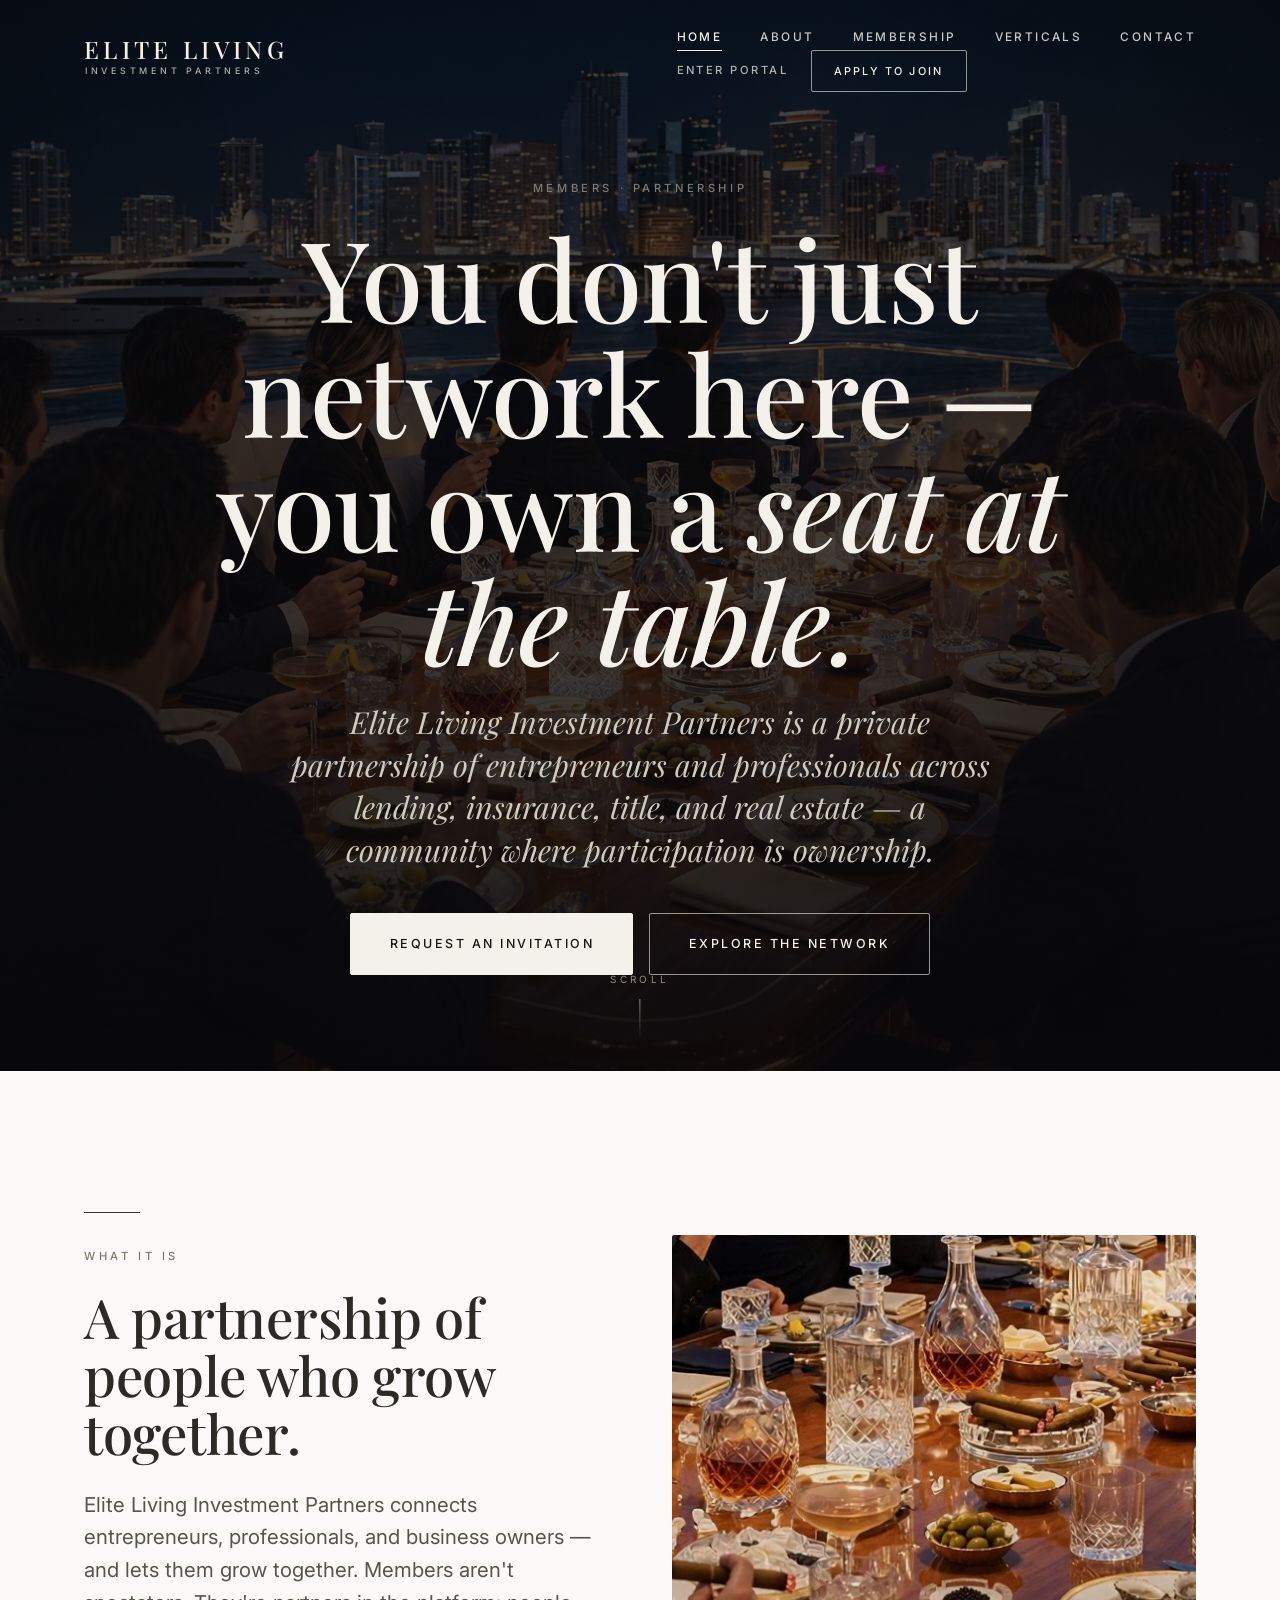
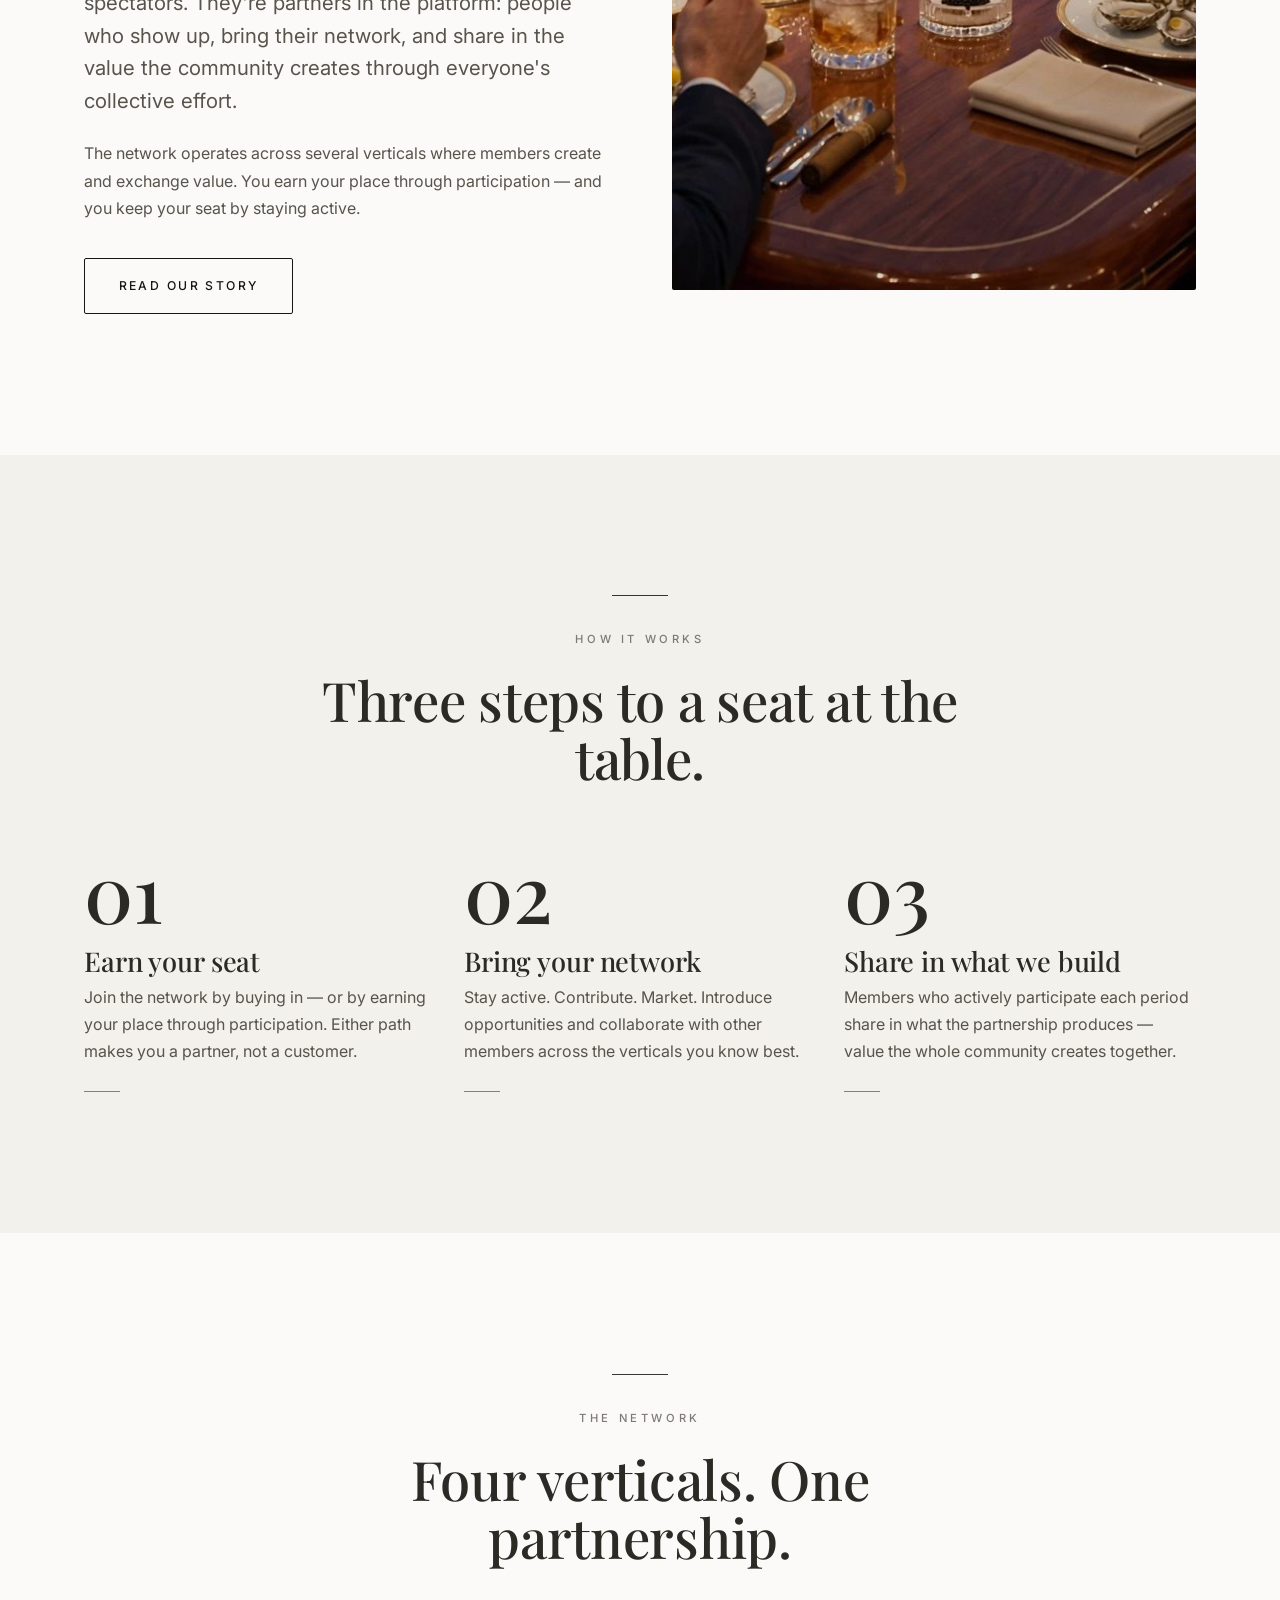
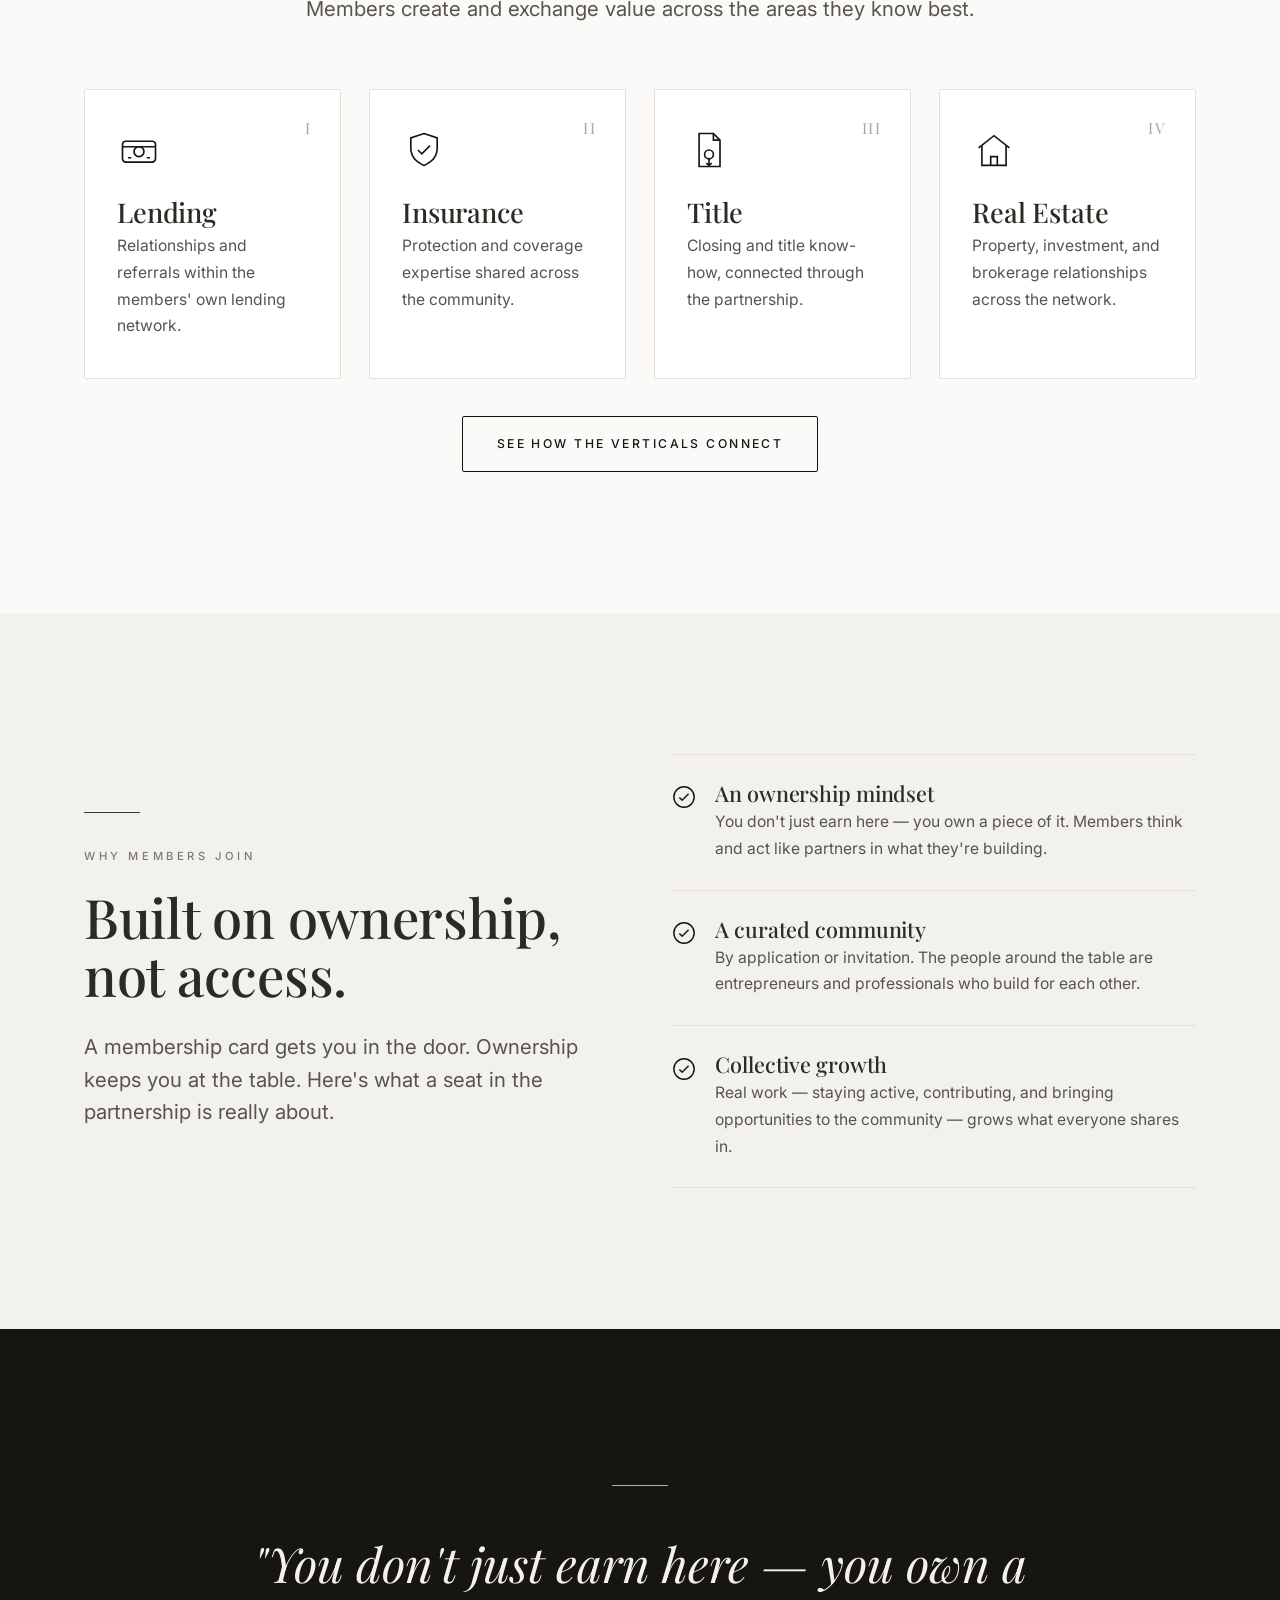
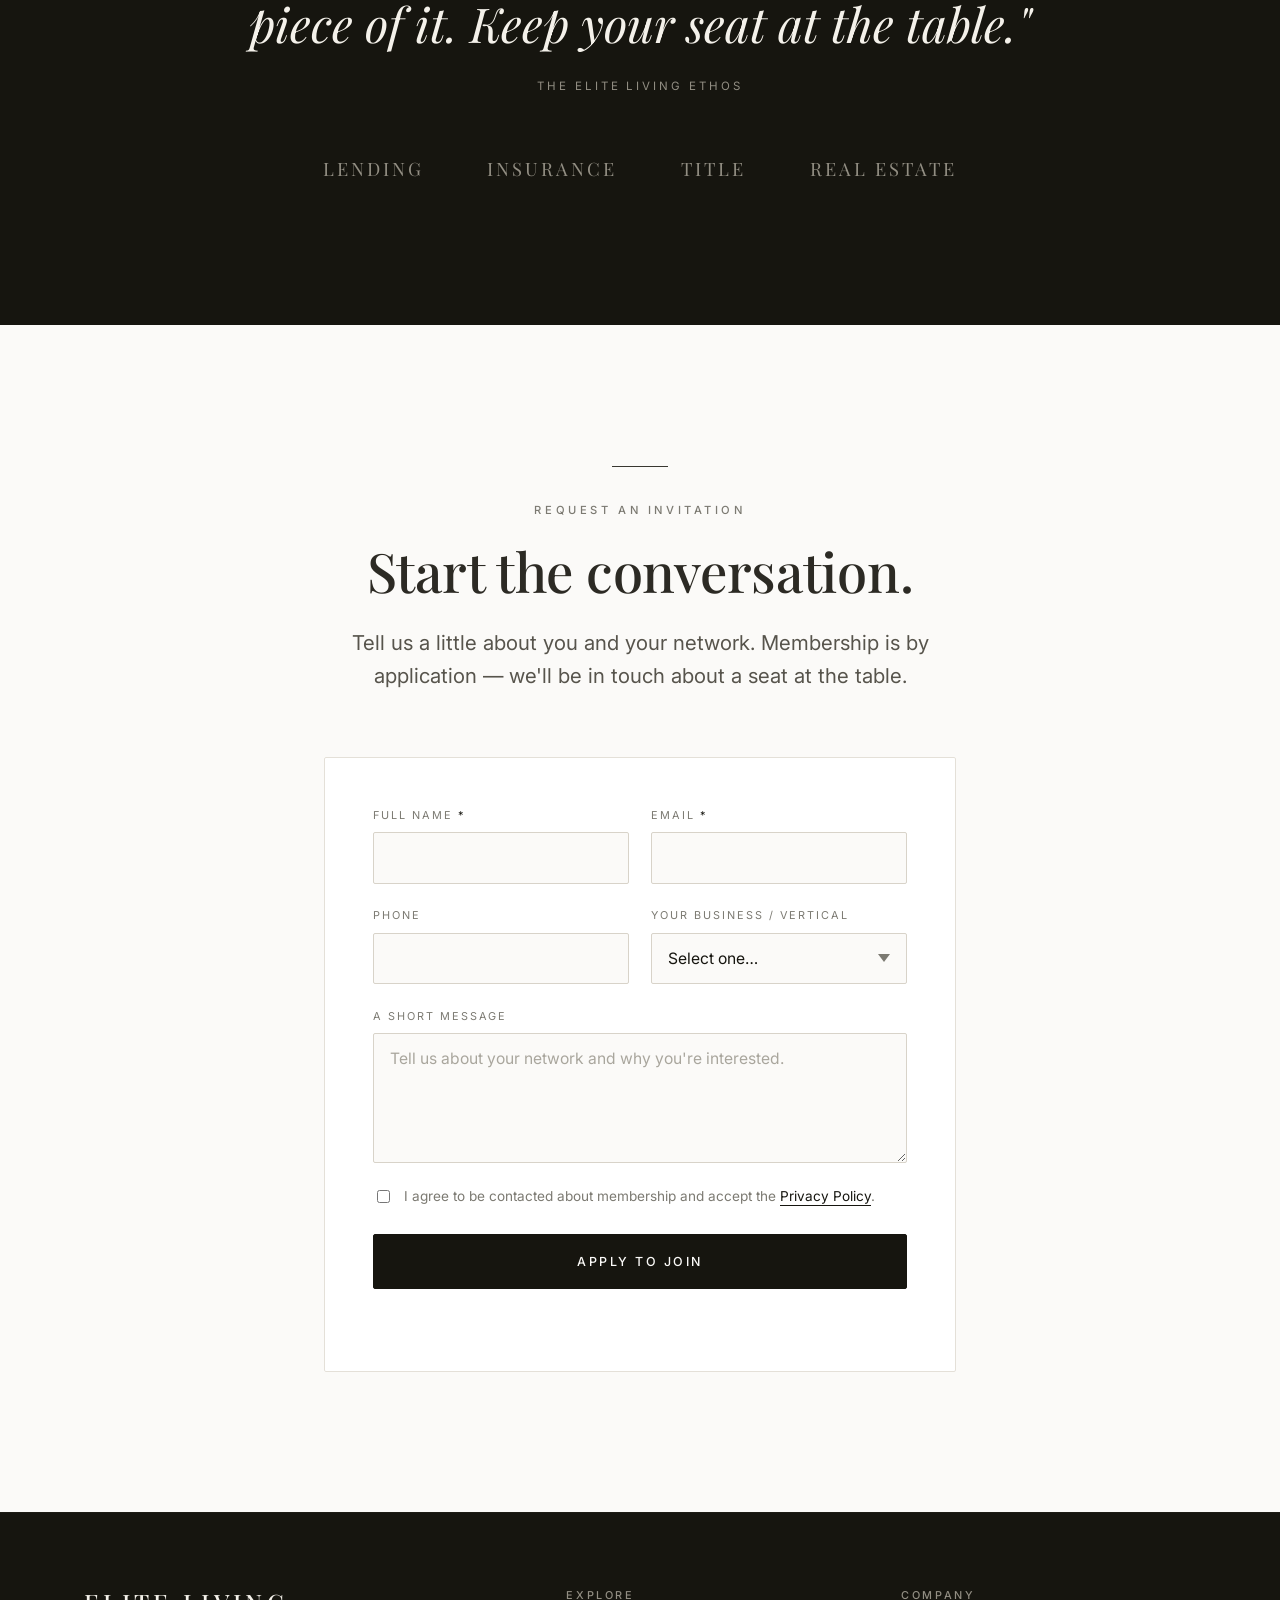
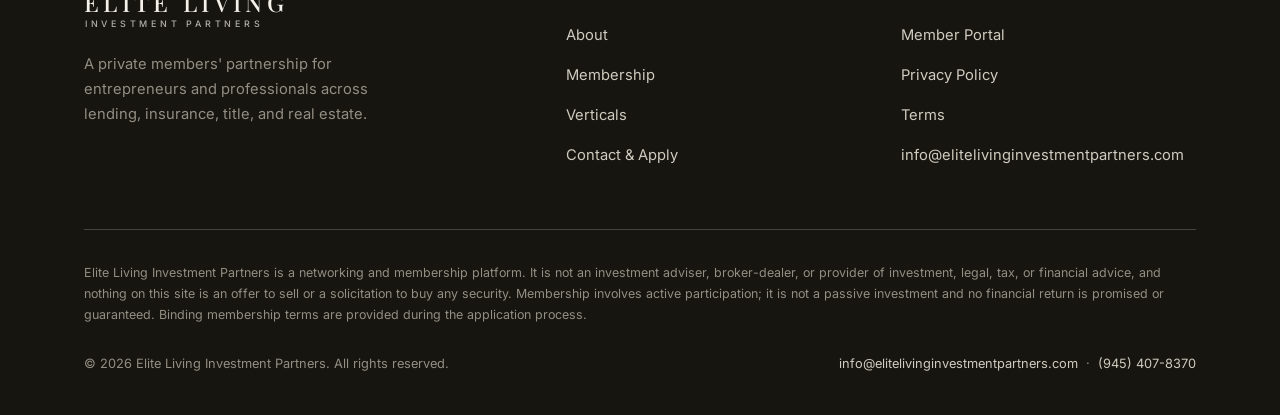
==== commit ac987939: "Replace blurry home section image; name Google Analytics in Privacy - Home "what it is" section now " ====
--- a/index.html
+++ b/index.html
@@ -109,7 +109,7 @@
               <a class="btn btn--line" href="about.html">Read our story</a>
             </div>
           </div>
-          <div class="split__media" data-reveal aria-hidden="true" style="background-image:url('assets/hero.webp');background-size:cover;background-position:50% 62%"></div>
+          <div class="split__media" data-reveal aria-hidden="true" style="background-image:url('assets/section-table.jpg');background-size:cover;background-position:center"></div>
         </div>
       </div>
     </section>
--- a/css/styles.css
+++ b/css/styles.css
@@ -663,19 +663,16 @@
   align-items: center;
   justify-content: center;
 }
-/* Atmospheric treatment: blur + darken so any figures read as ambiance, not
-   identifiable people. Remove/soften these once licensed photography is used. */
-.split__media {
-  filter: blur(7px) brightness(0.74) saturate(0.92);
-  transform: scale(1.08);
-}
 .split__media::after {
   content: "";
   position: absolute;
   inset: 0;
-  background: linear-gradient(180deg, rgba(9,9,11,0.12), rgba(9,9,11,0.34));
+  background: linear-gradient(180deg, rgba(9,9,11,0.04), rgba(9,9,11,0.14));
   pointer-events: none;
 }
+/* Softened treatment (blur + darken) for photography with identifiable people. */
+.split__media--soft { filter: blur(7px) brightness(0.74) saturate(0.92); transform: scale(1.08); }
+.split__media--soft::after { background: linear-gradient(180deg, rgba(9,9,11,0.12), rgba(9,9,11,0.34)); }
 .split__media .placeholder-note {
   font-size: 0.66rem;
   letter-spacing: 0.28em;
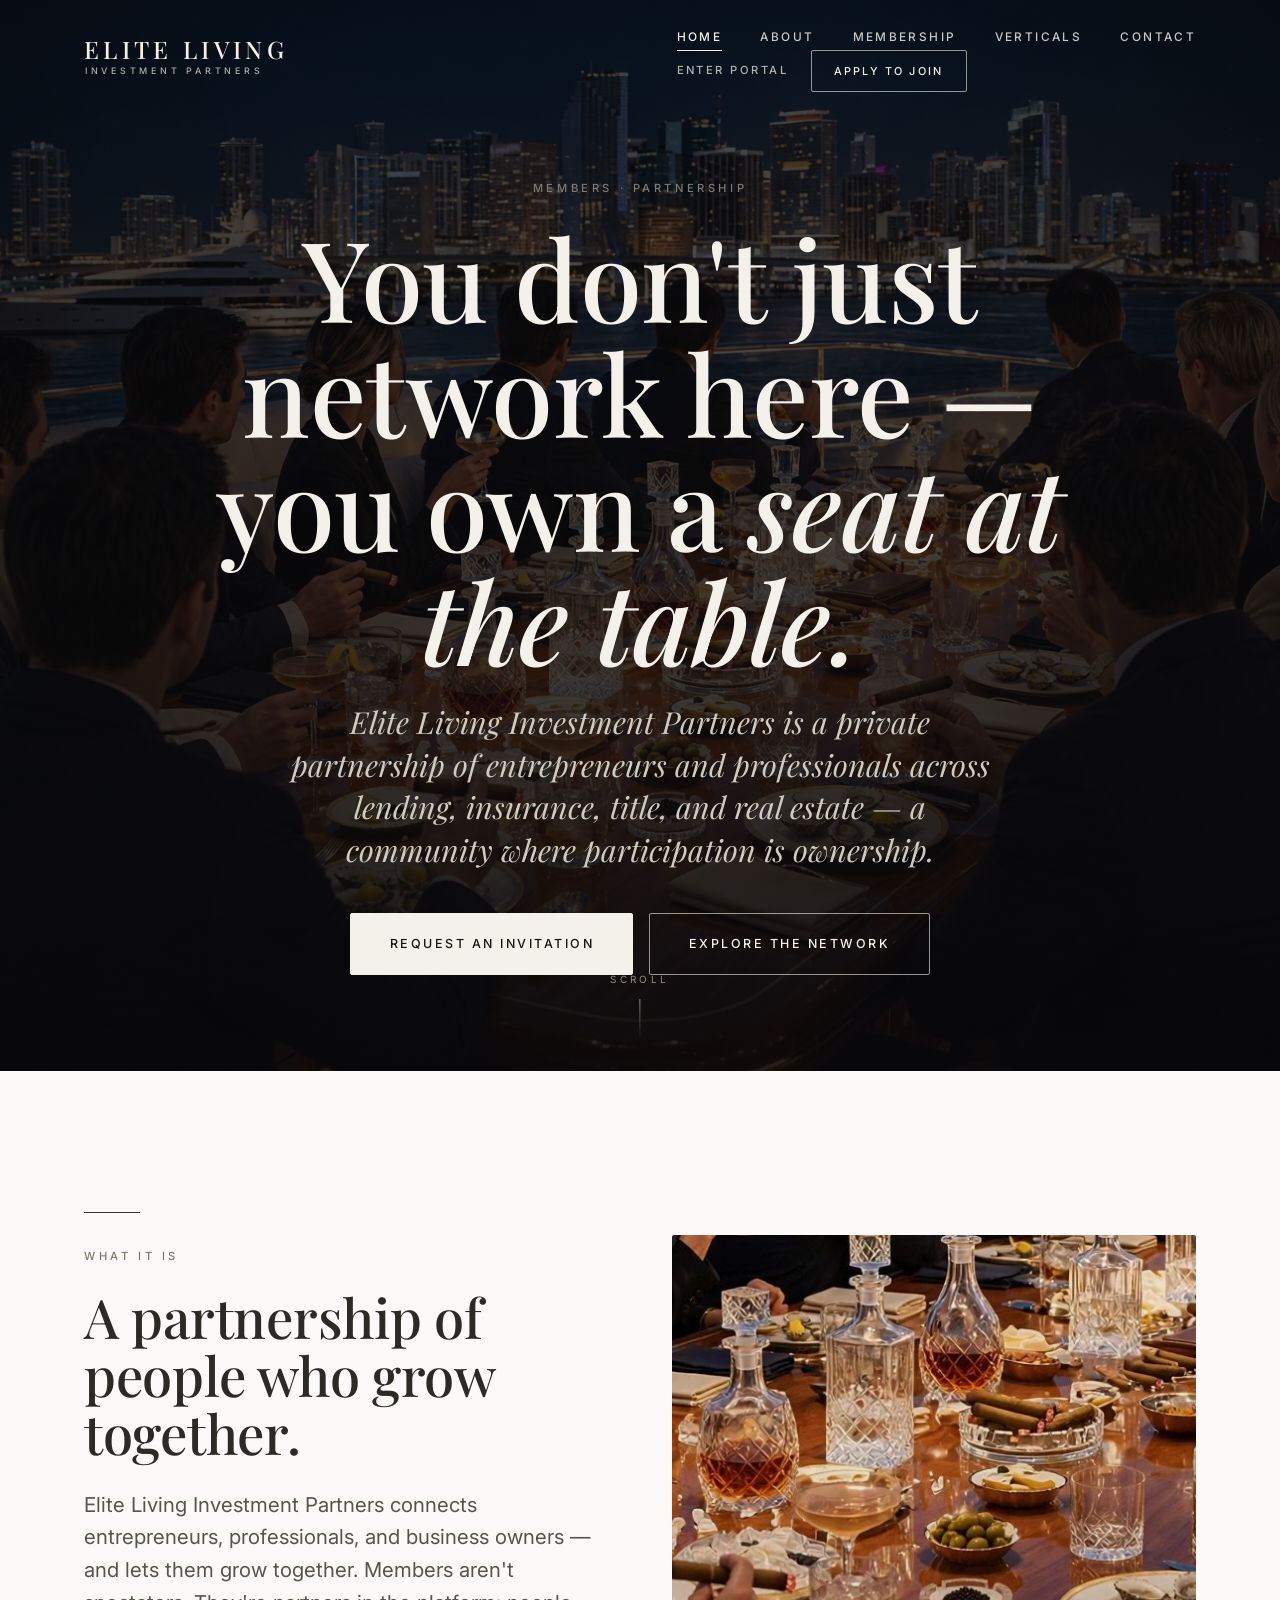
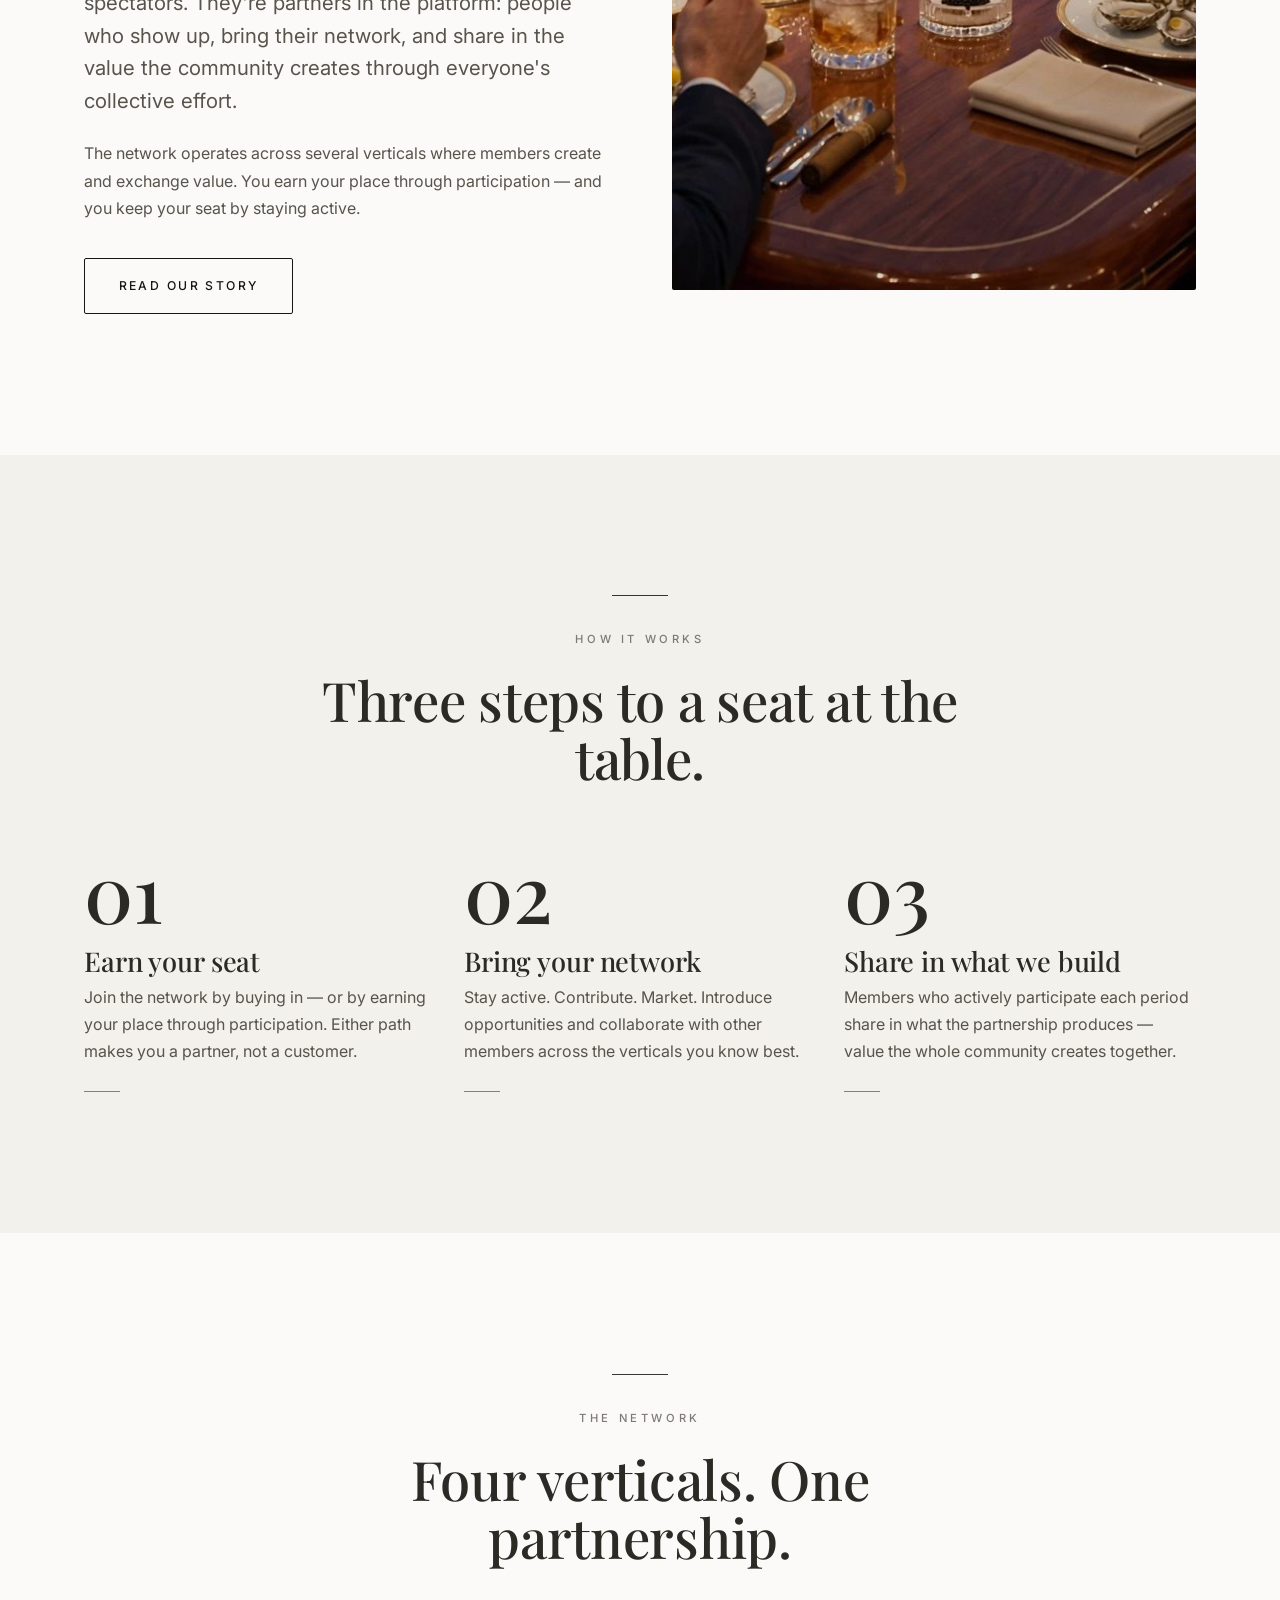
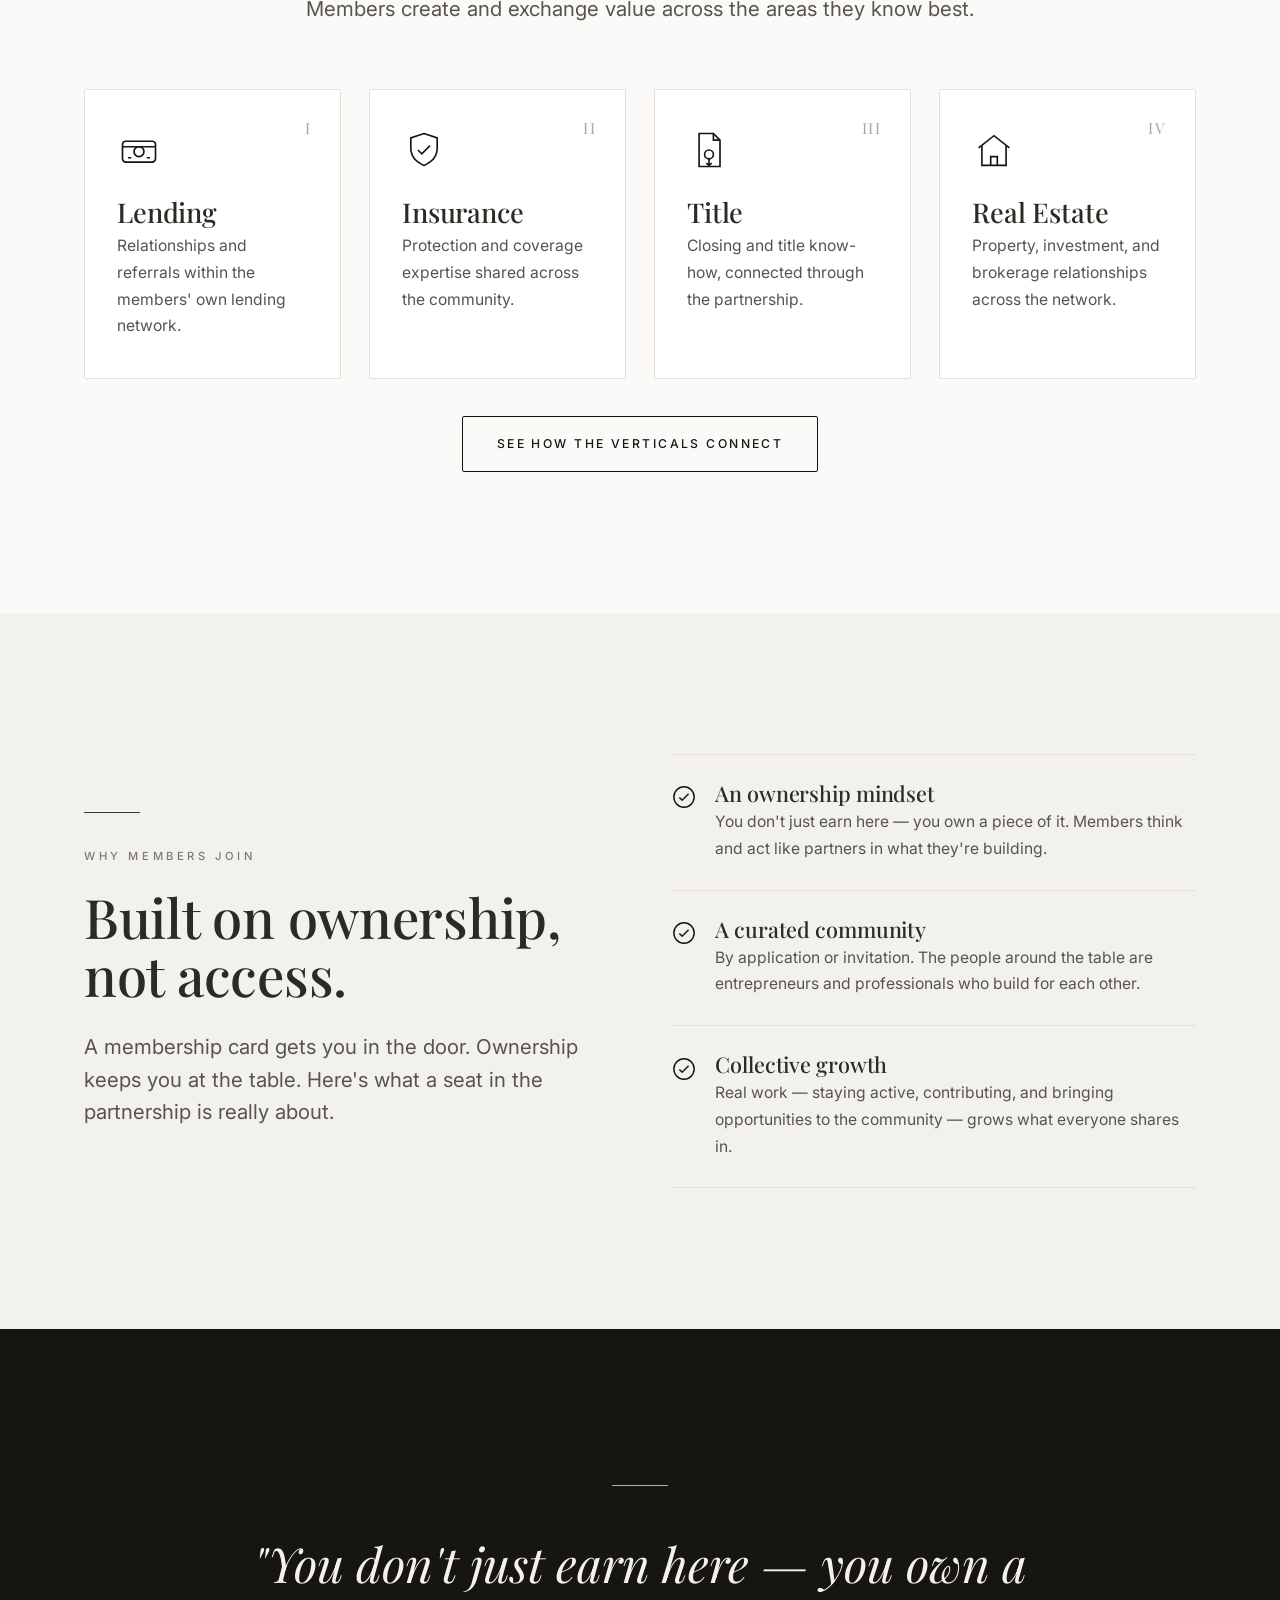
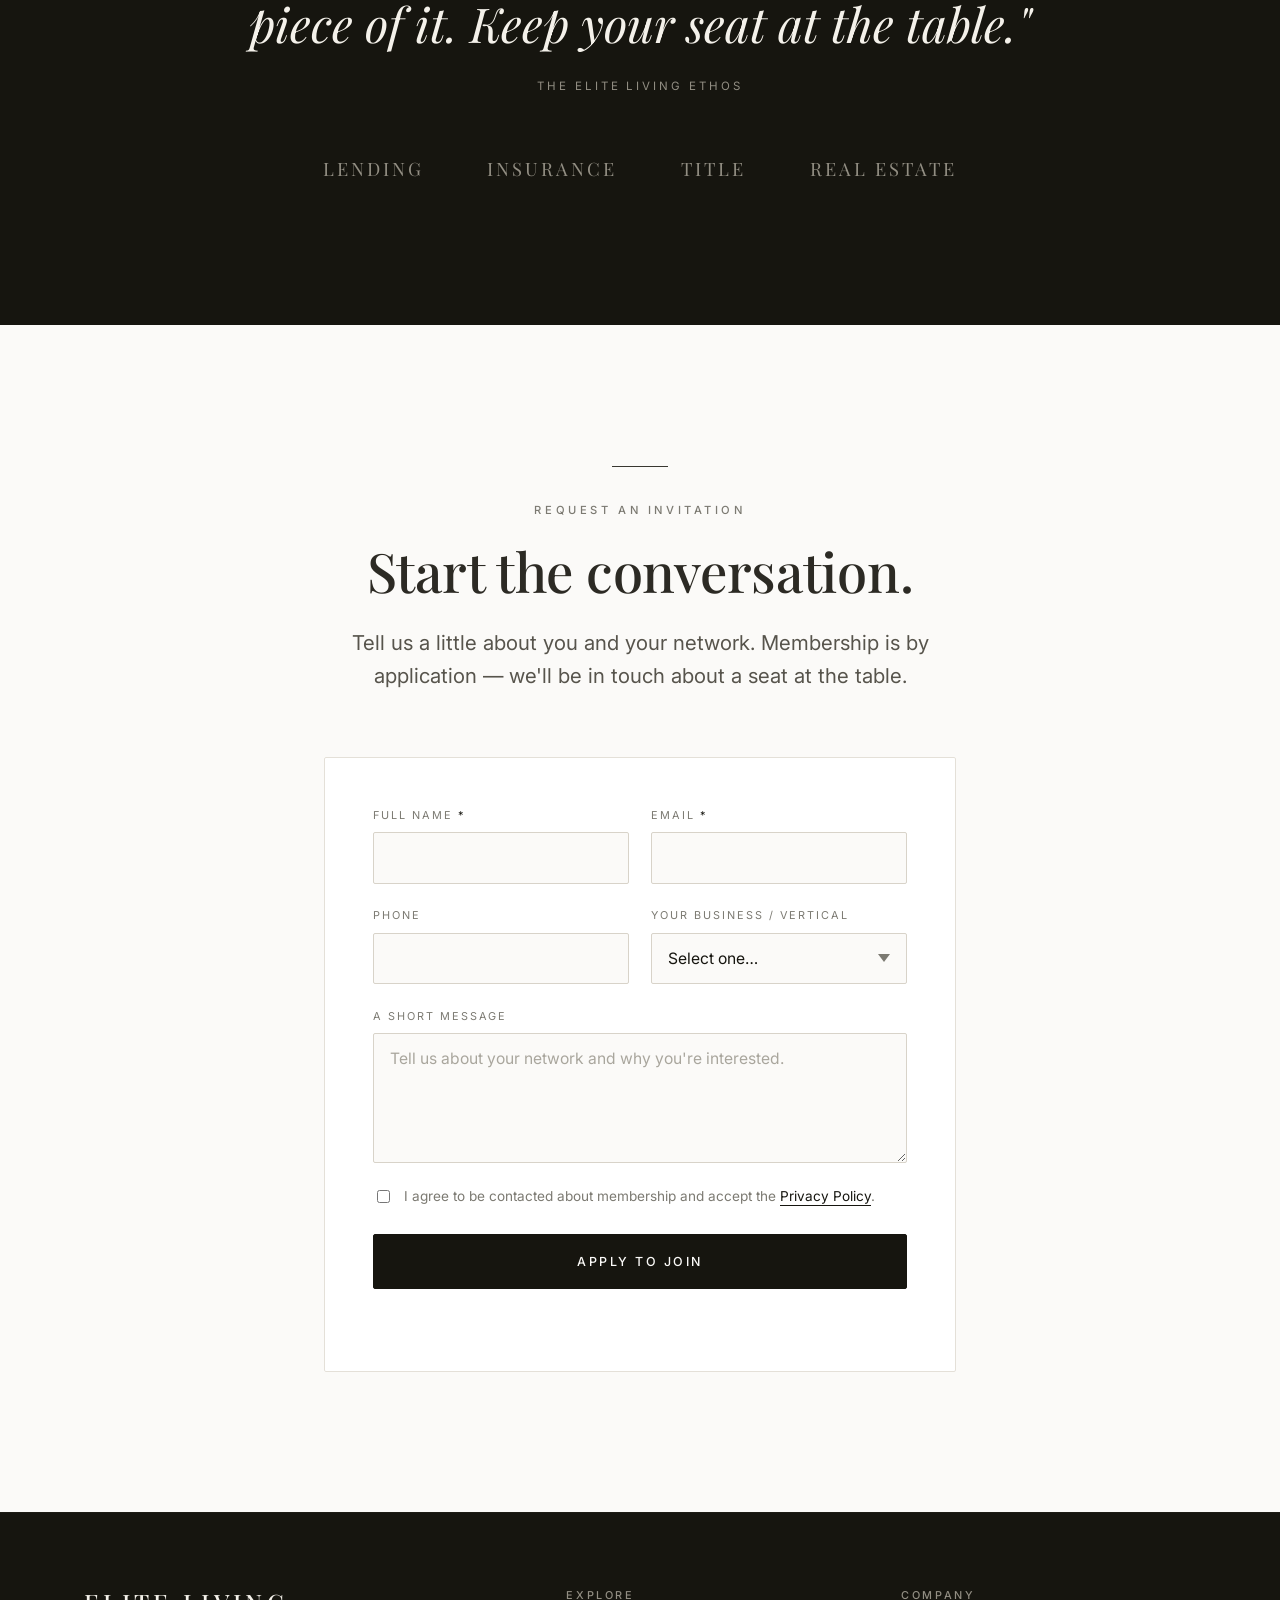
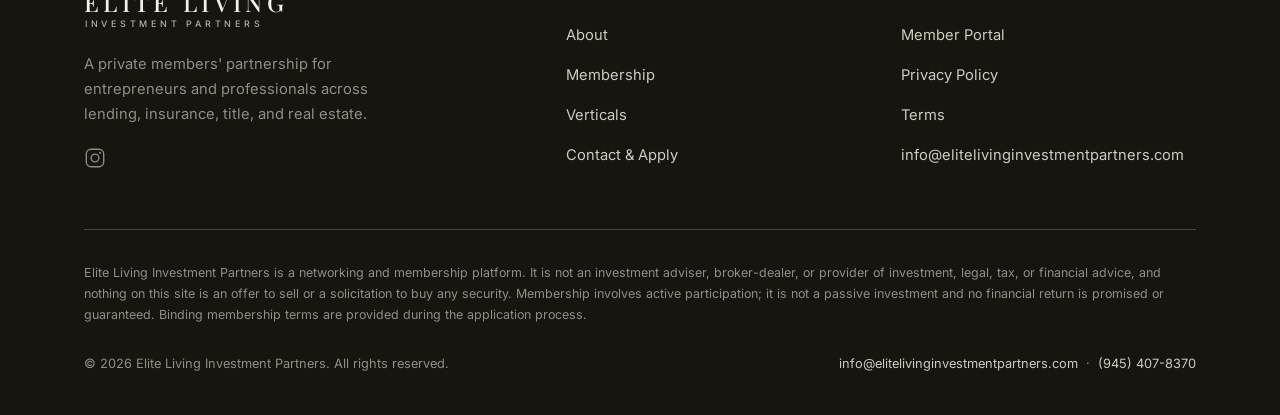
==== commit 84c303af: "Add Instagram link to footer Add a line-style Instagram icon linking to the ELIP profile in the foot" ====
--- a/index.html
+++ b/index.html
@@ -334,6 +334,11 @@
         <span class="brand__sub">Investment Partners</span>
       </a>
           <p>A private members' partnership for entrepreneurs and professionals across lending, insurance, title, and real estate.</p>
+          <p class="footer__social">
+            <a href="https://www.instagram.com/eltinvstpartners/" target="_blank" rel="noopener" aria-label="Follow Elite Living Investment Partners on Instagram">
+              <svg viewBox="0 0 24 24" width="22" height="22" fill="none" stroke="currentColor" stroke-width="1.5" stroke-linecap="round" stroke-linejoin="round" aria-hidden="true"><rect x="2.5" y="2.5" width="19" height="19" rx="5.2"/><circle cx="12" cy="12" r="4.2"/><circle cx="17.6" cy="6.4" r="1.1" fill="currentColor" stroke="none"/></svg>
+            </a>
+          </p>
         </div>
         <div class="footer__col">
           <h4>Explore</h4>
--- a/css/styles.css
+++ b/css/styles.css
@@ -761,6 +761,9 @@
 @media (max-width: 760px) { .footer__top { grid-template-columns: 1fr; gap: 2.25rem; } }
 .footer__brand .brand { margin-bottom: 1.3rem; color: var(--cream); }
 .footer__brand p { font-size: 0.92rem; color: var(--cream-faint); max-width: 36ch; }
+.footer__social { margin-top: 1.2rem; }
+.footer__social a { display: inline-flex; color: var(--cream-faint); transition: color 0.25s var(--ease); }
+.footer__social a:hover { color: var(--cream); }
 .footer__col h4 {
   font-family: var(--font-body);
   font-size: 0.68rem;
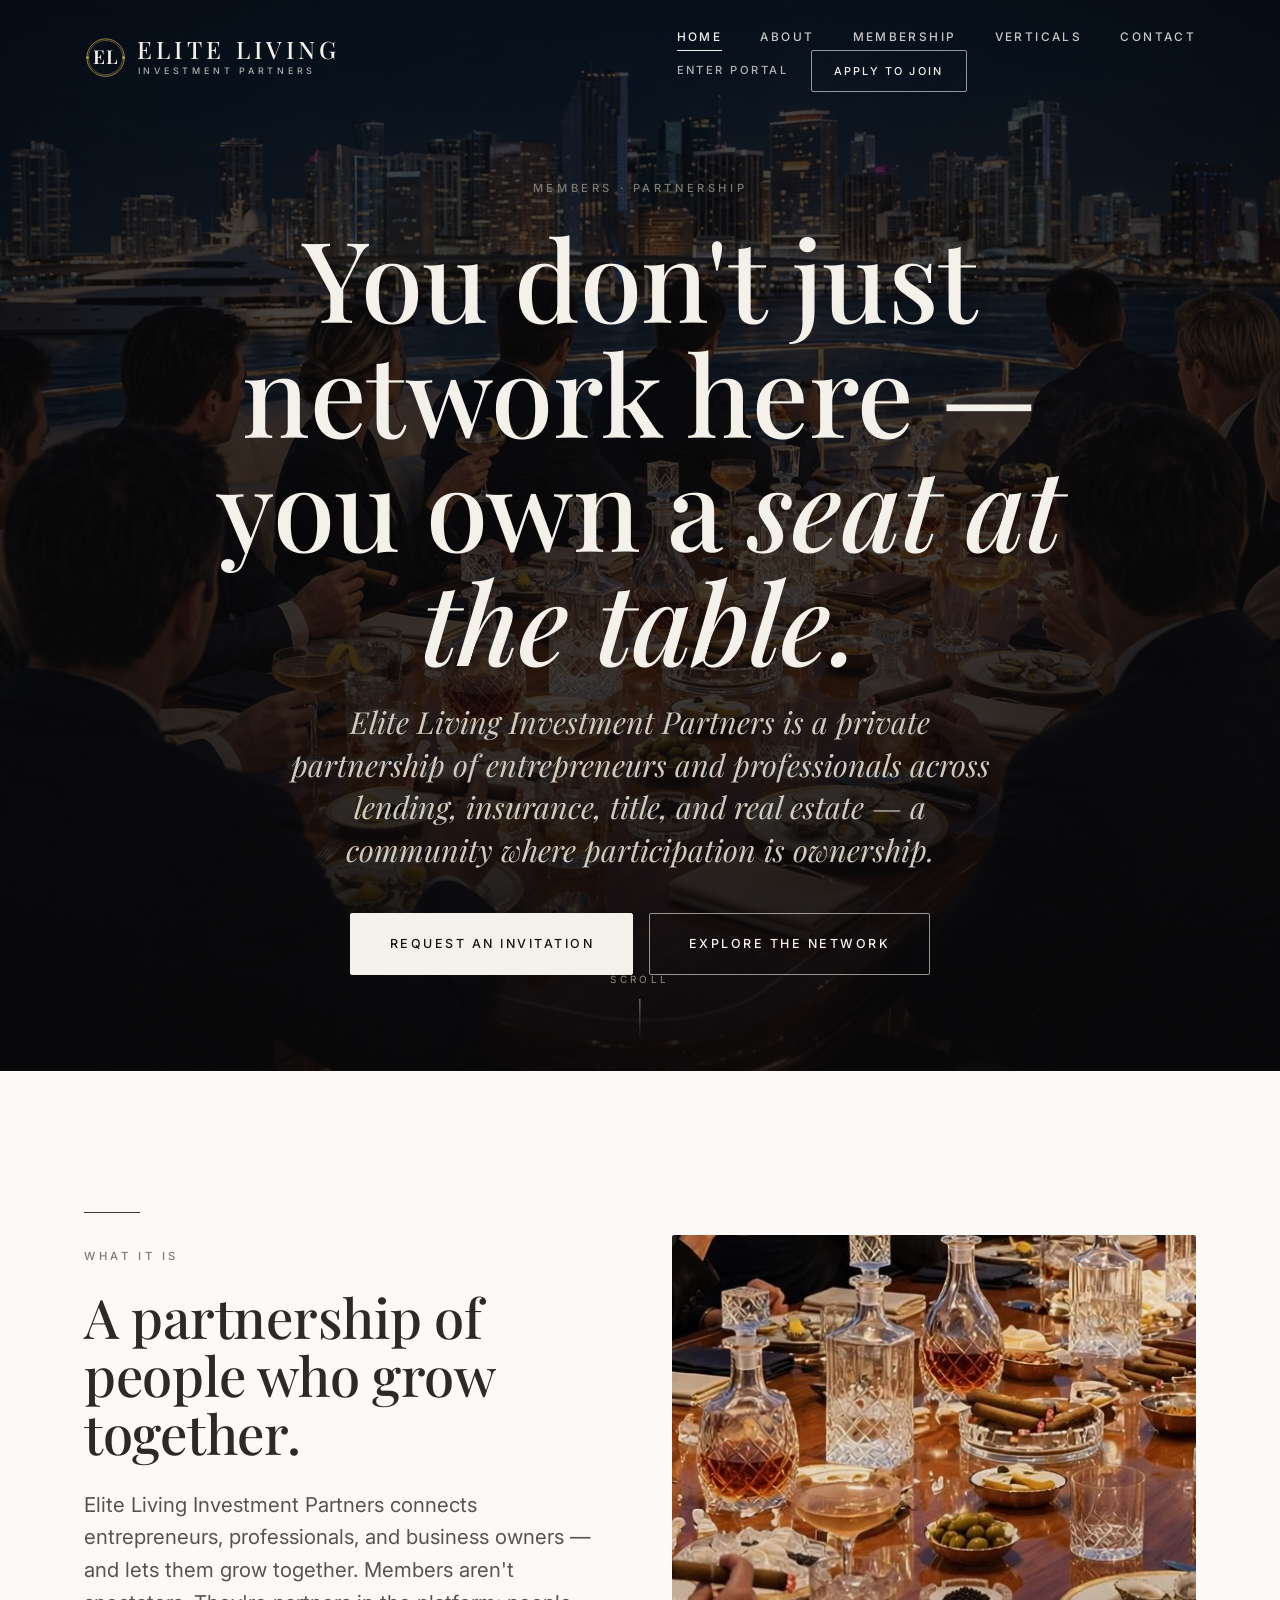
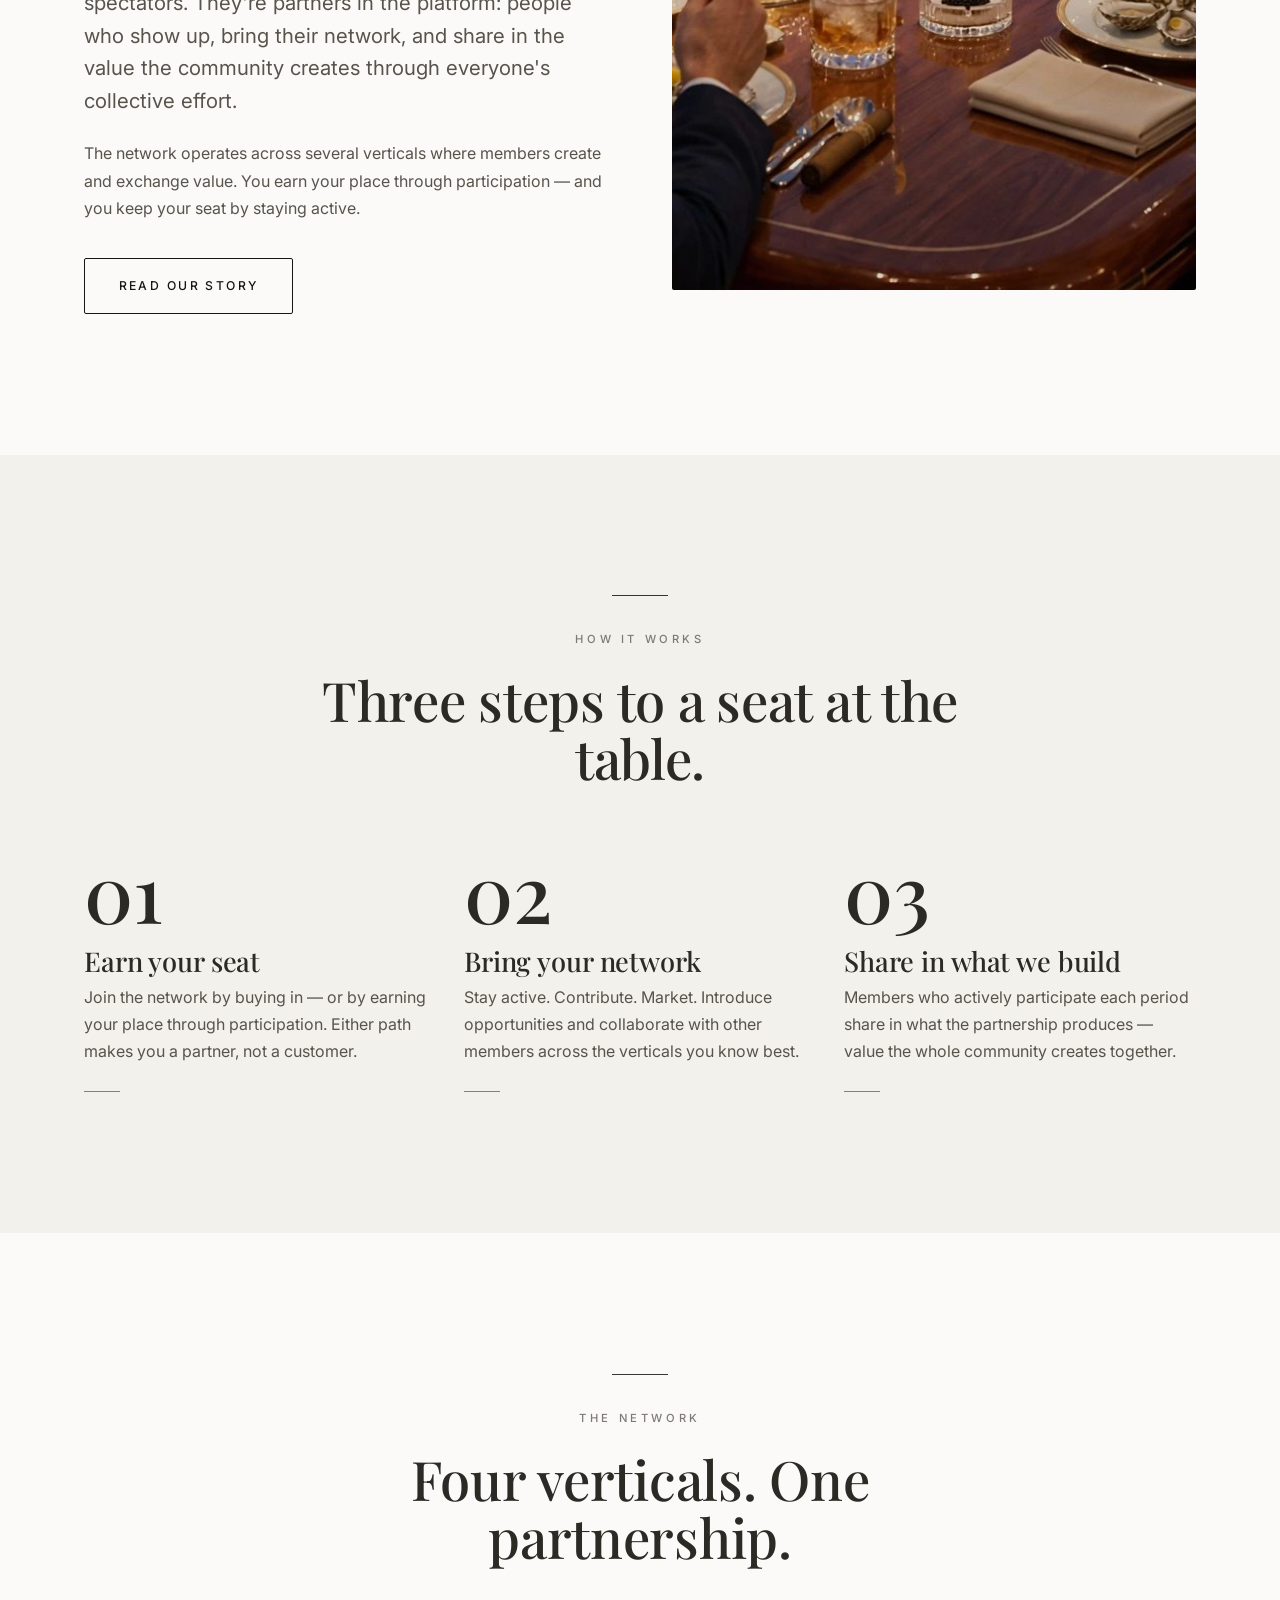
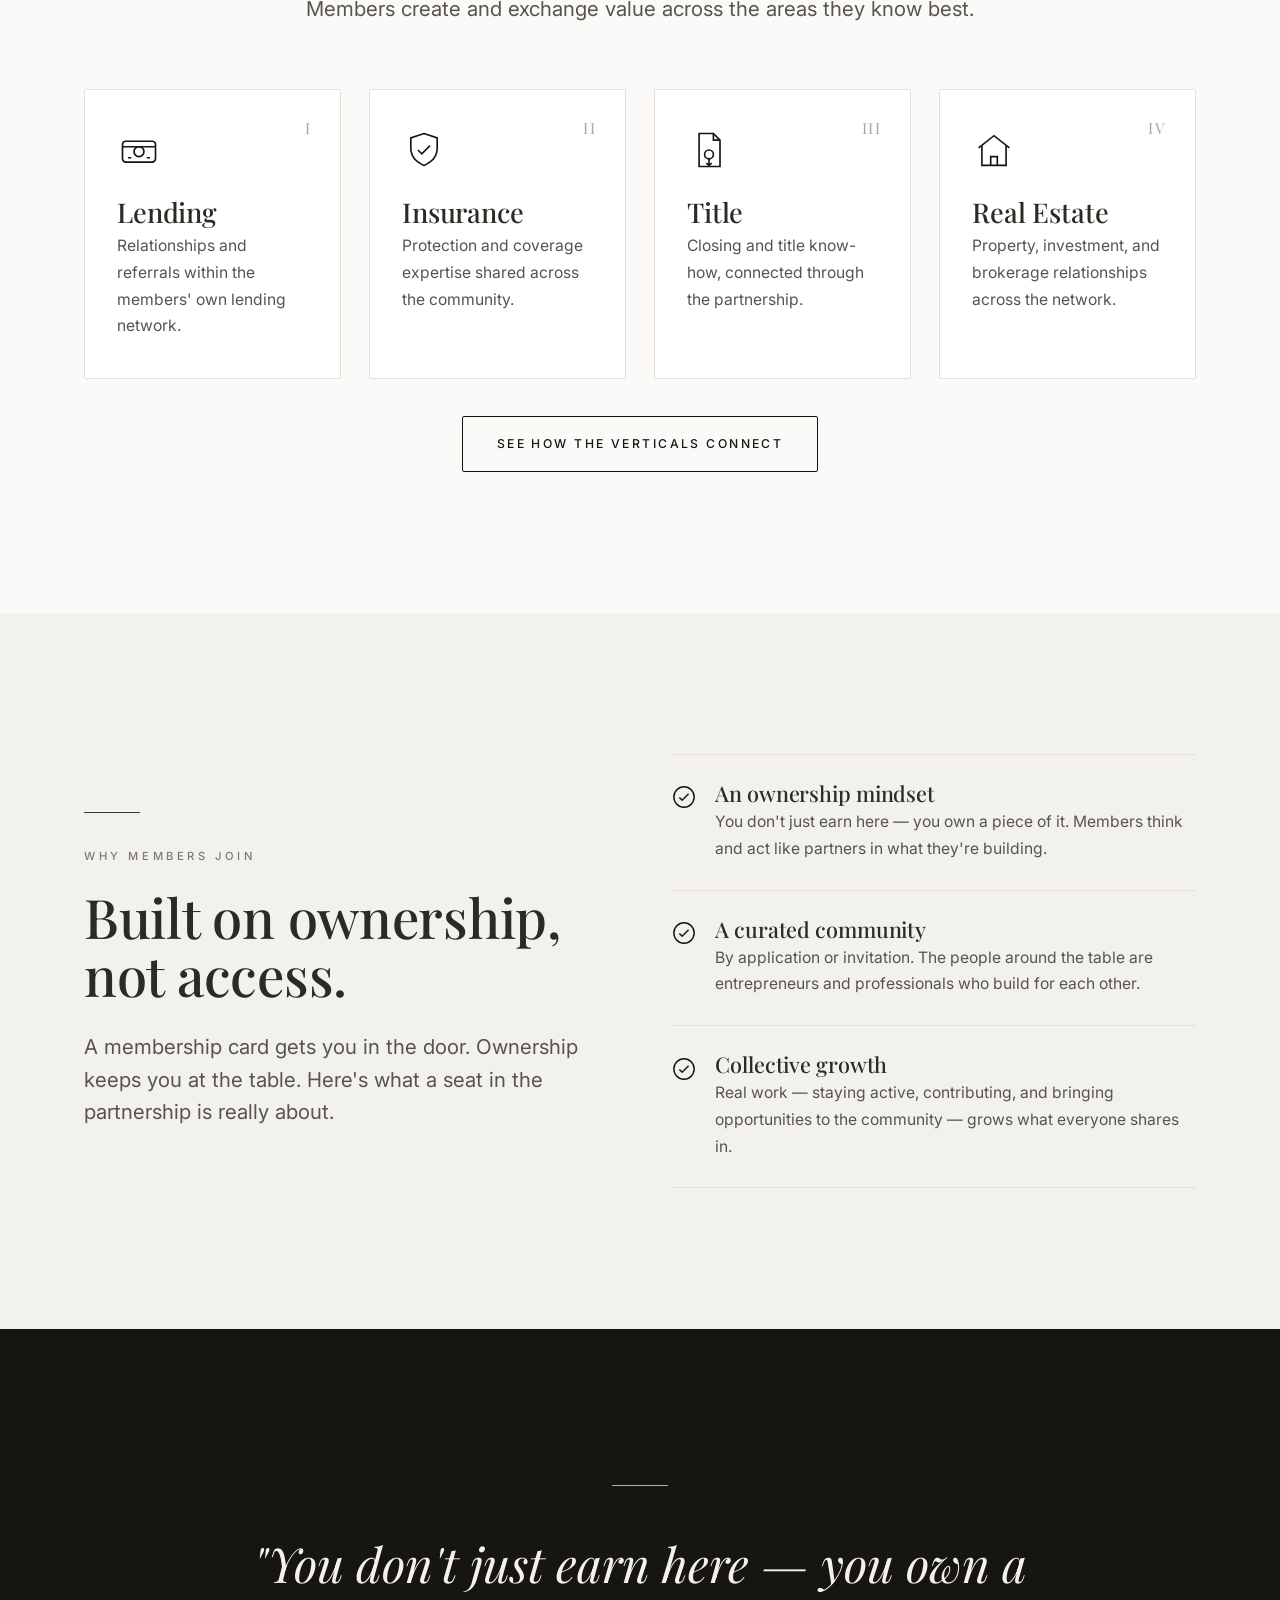
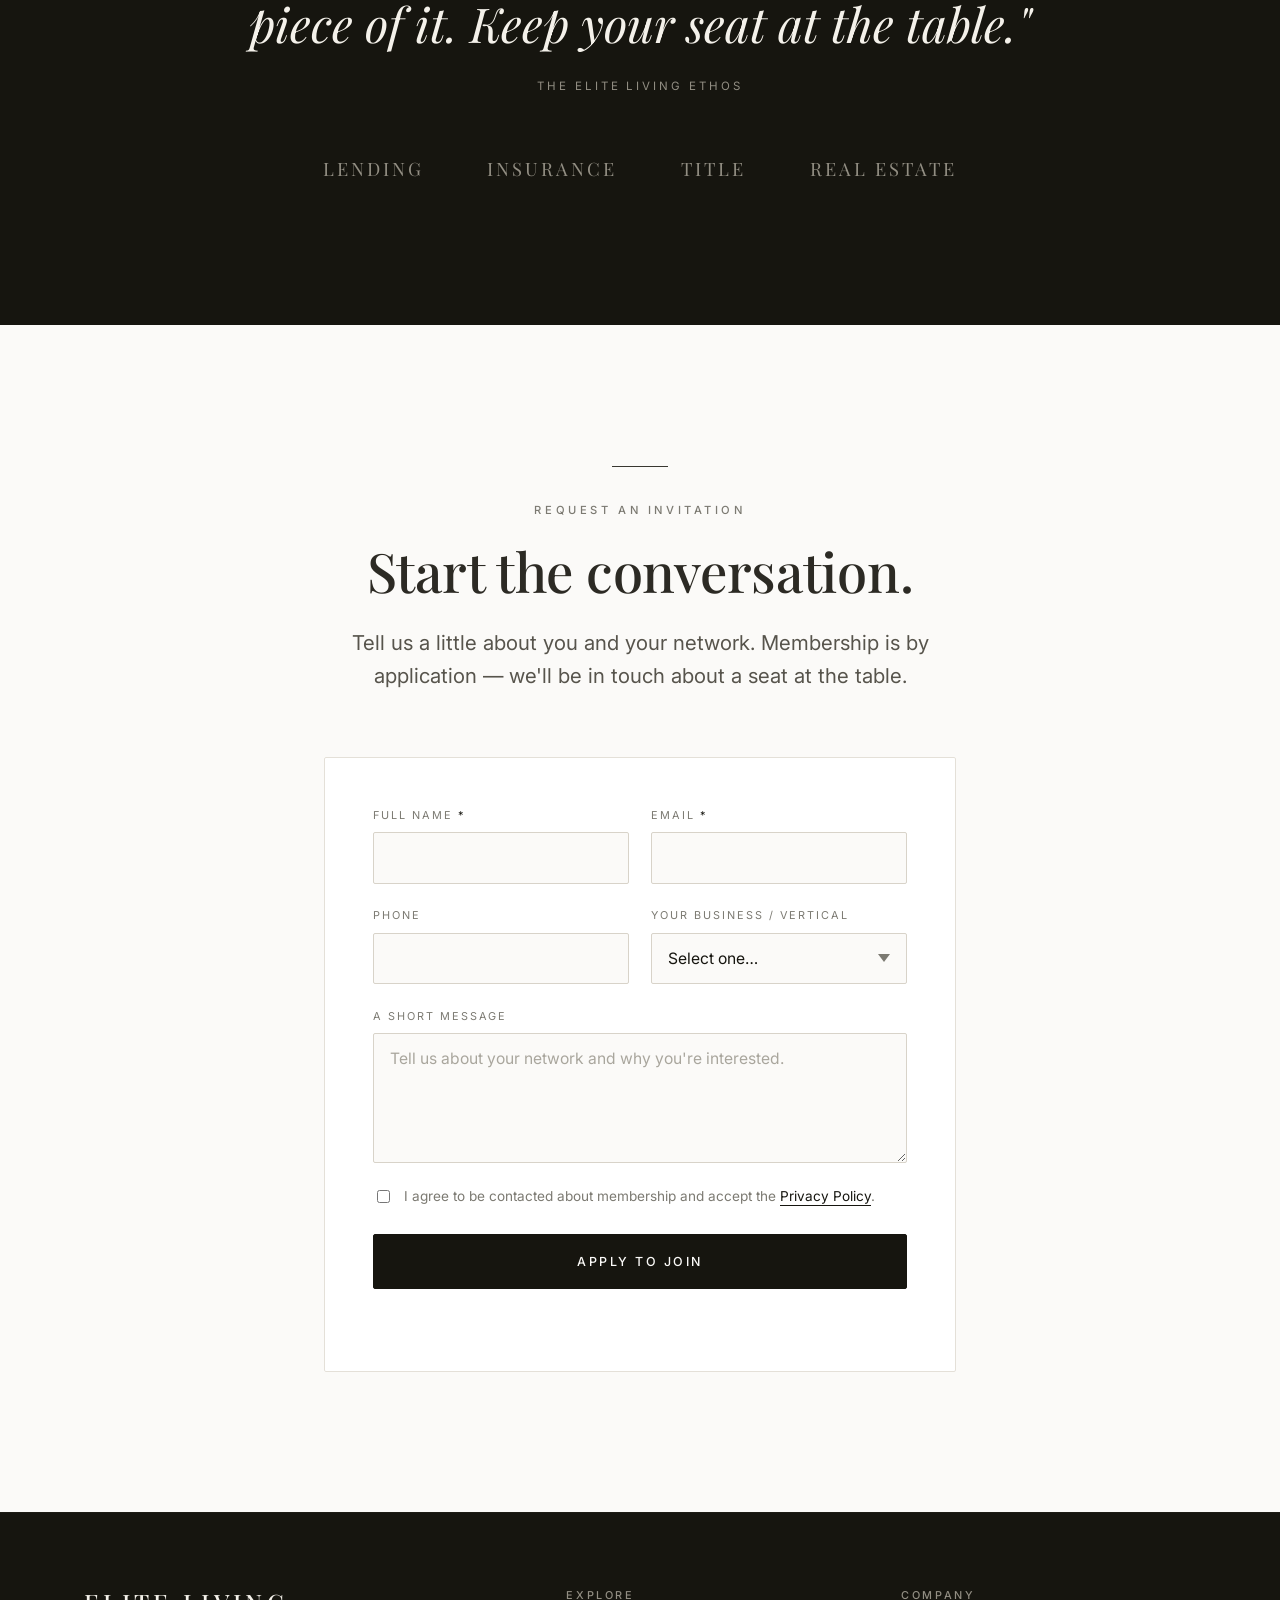
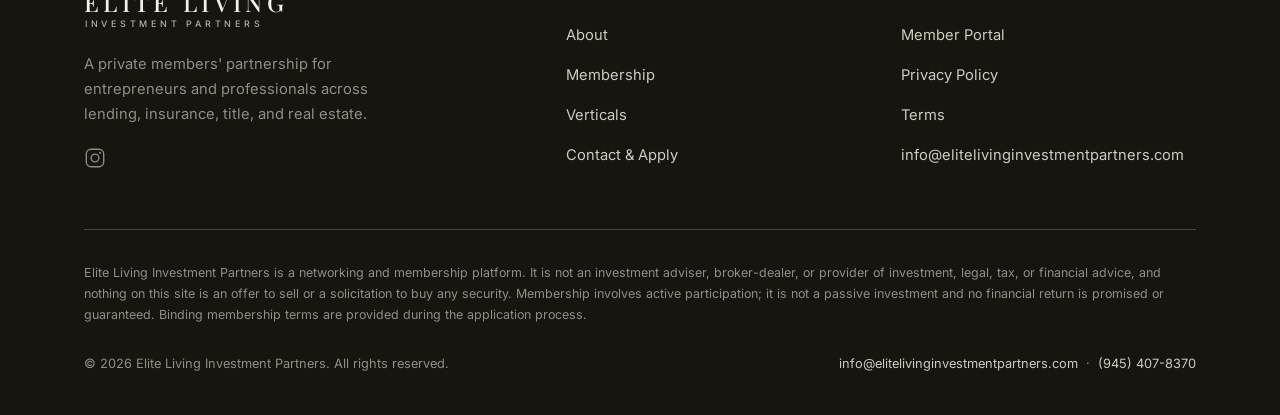
==== commit 427676c7: "Add gold EL-ring logo: header mark, favicon, social image, app icons Integrate the Elite Living Inve" ====
--- a/index.html
+++ b/index.html
@@ -50,9 +50,16 @@
   <!-- ============================= HEADER ============================= -->
   <header class="site-header site-header--overlay">
     <div class="container nav">
-      <a class="brand" href="index.html" aria-label="Elite Living Investment Partners — home">
-        <span class="brand__word">Elite Living</span>
-        <span class="brand__sub">Investment Partners</span>
+      <a class="brand brand--lockup" href="index.html" aria-label="Elite Living Investment Partners — home">
+        <svg class="brand__mark" viewBox="0 0 240 240" aria-hidden="true">
+          <g fill="none" stroke="#C2A24E"><circle cx="120" cy="120" r="104" stroke-width="4.5"/><circle cx="120" cy="120" r="95" stroke-width="2.6"/></g>
+          <g fill="#C2A24E"><rect x="13.5" y="113.5" width="13" height="13" transform="rotate(45 20 120)"/><rect x="213.5" y="113.5" width="13" height="13" transform="rotate(45 220 120)"/></g>
+          <text x="121" y="157" text-anchor="middle" font-family="'Playfair Display',Georgia,serif" font-weight="600" font-size="106" letter-spacing="2" fill="currentColor">EL</text>
+        </svg>
+        <span class="brand__text">
+          <span class="brand__word">Elite Living</span>
+          <span class="brand__sub">Investment Partners</span>
+        </span>
       </a>
 
       <button class="nav__toggle" aria-label="Open menu" aria-expanded="false" aria-controls="nav-menu">
--- a/css/styles.css
+++ b/css/styles.css
@@ -283,6 +283,9 @@
   gap: 1.5rem;
 }
 .brand { display: inline-flex; flex-direction: column; gap: 0.15rem; color: inherit; }
+.brand--lockup { flex-direction: row; align-items: center; gap: 0.6rem; }
+.brand--lockup .brand__mark { width: 2.7rem; height: 2.7rem; flex: none; display: block; }
+.brand__text { display: inline-flex; flex-direction: column; gap: 0.15rem; }
 .brand__word {
   font-family: var(--font-display);
   font-size: 1.5rem;
